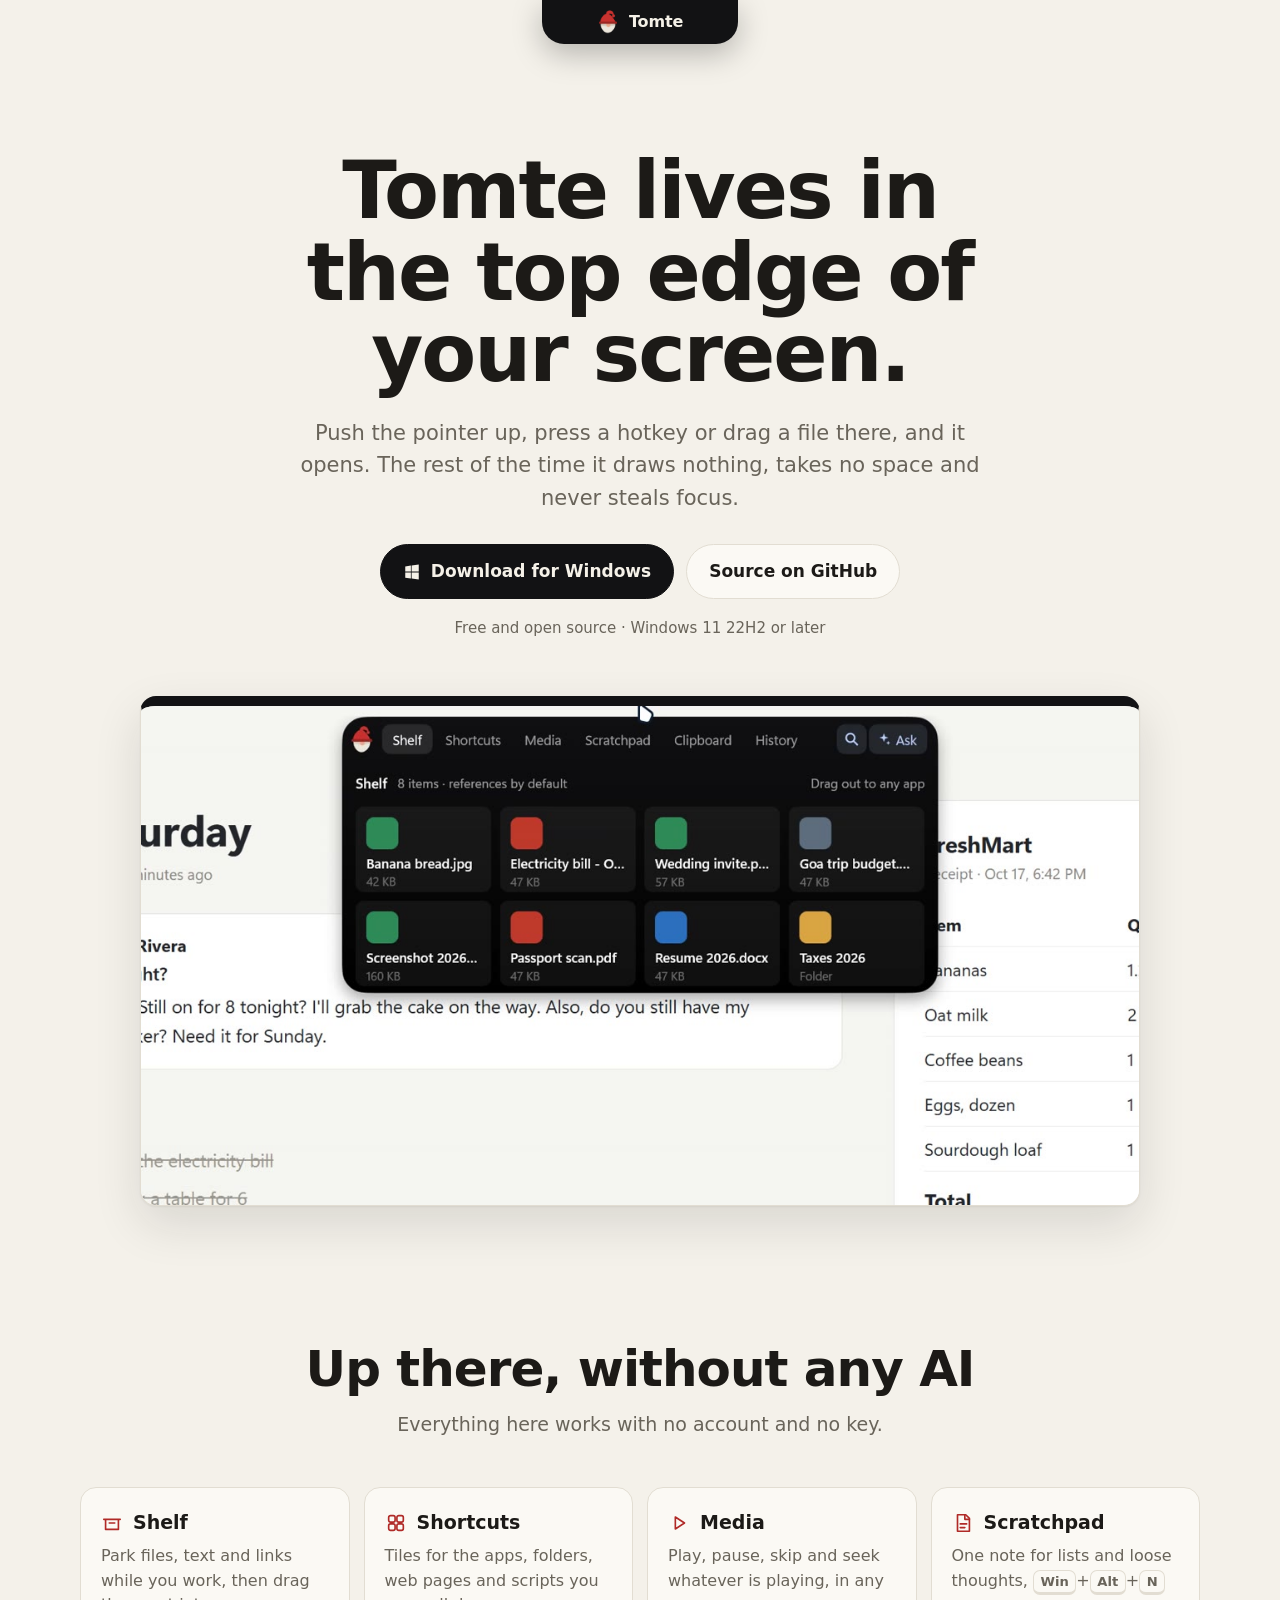
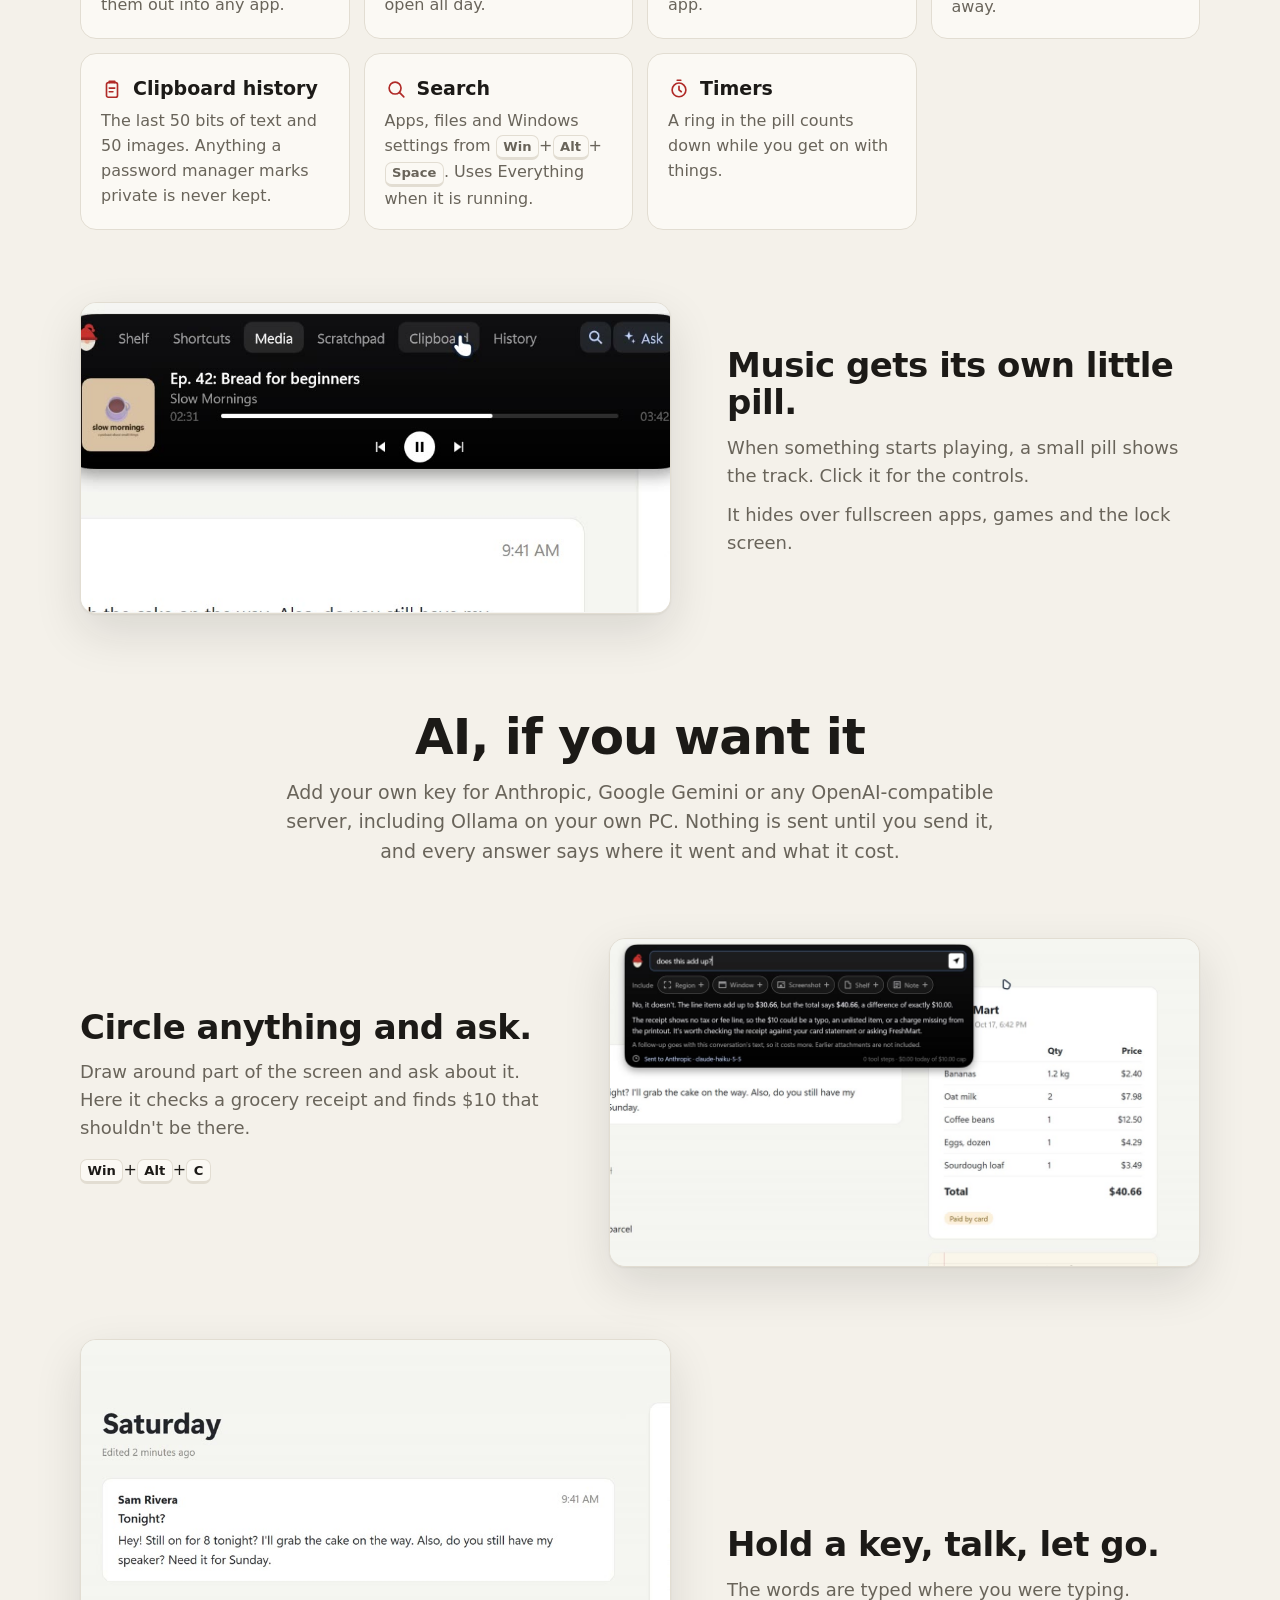
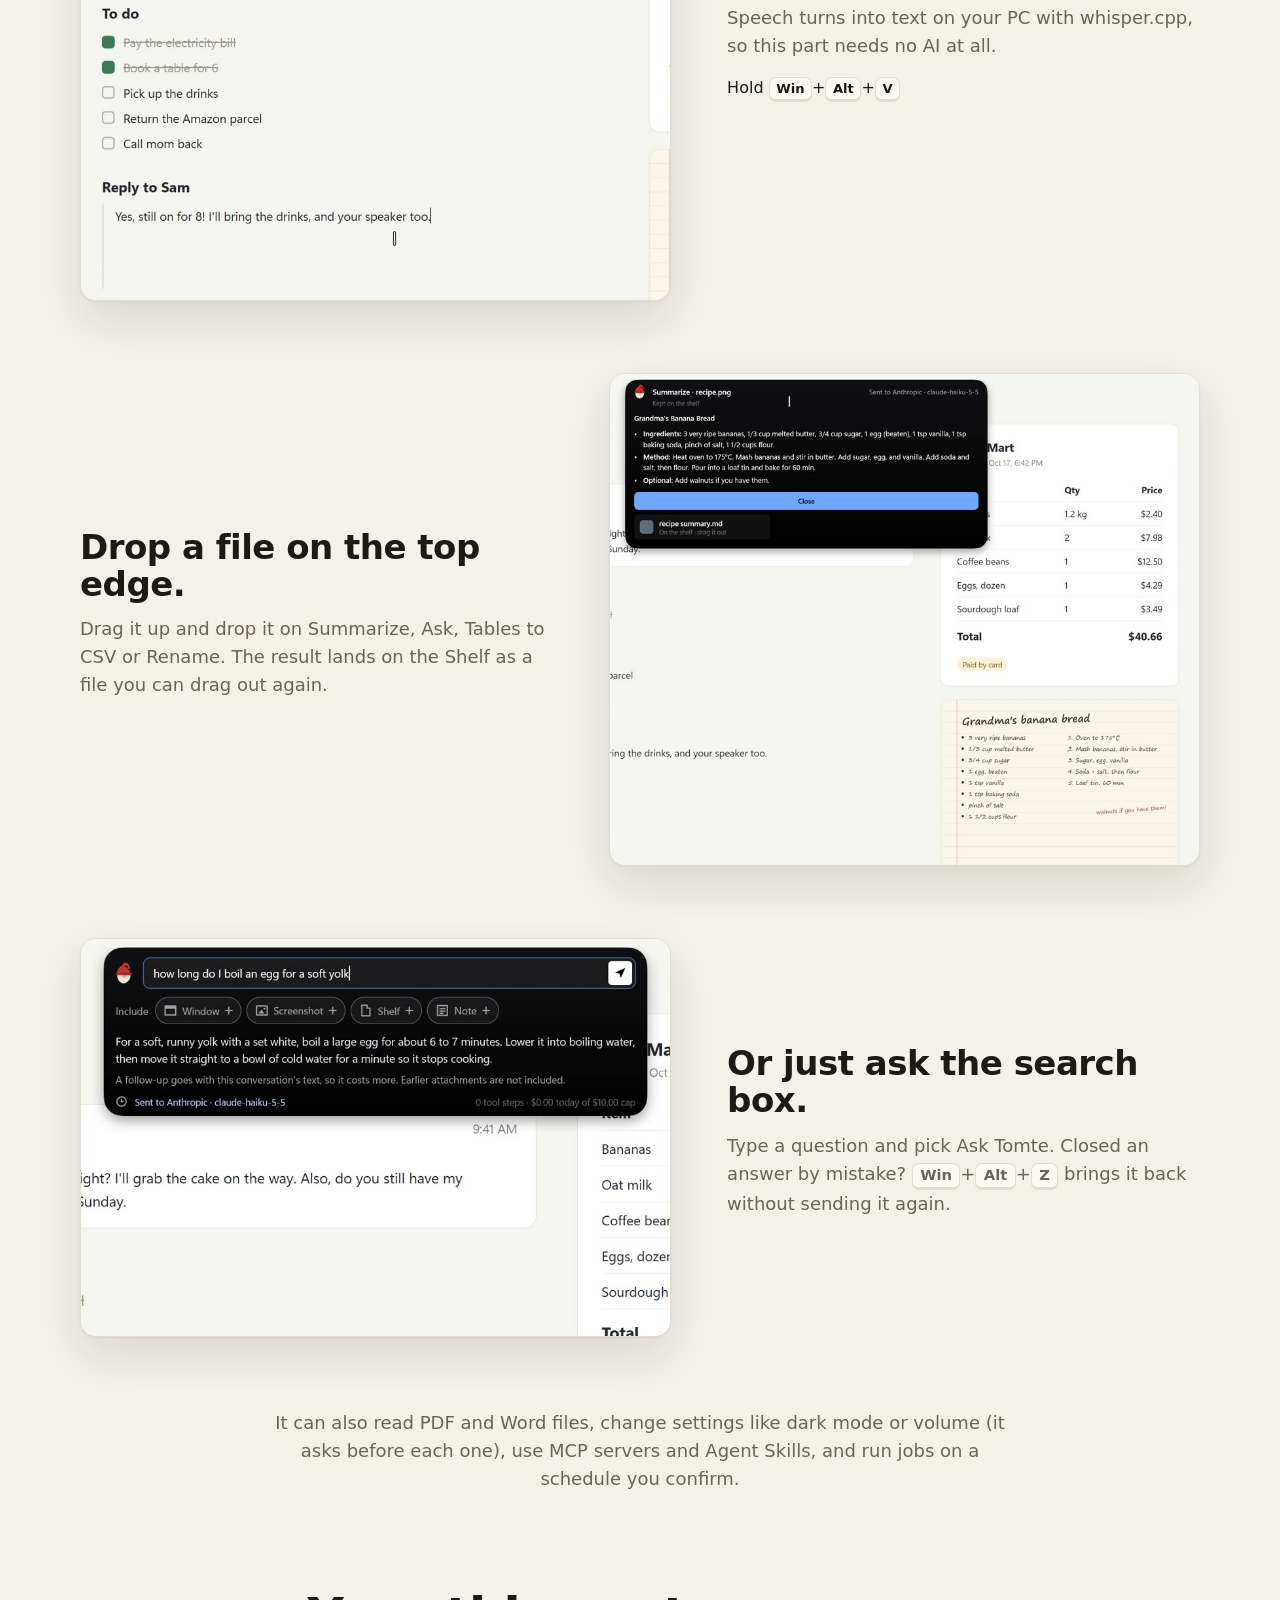
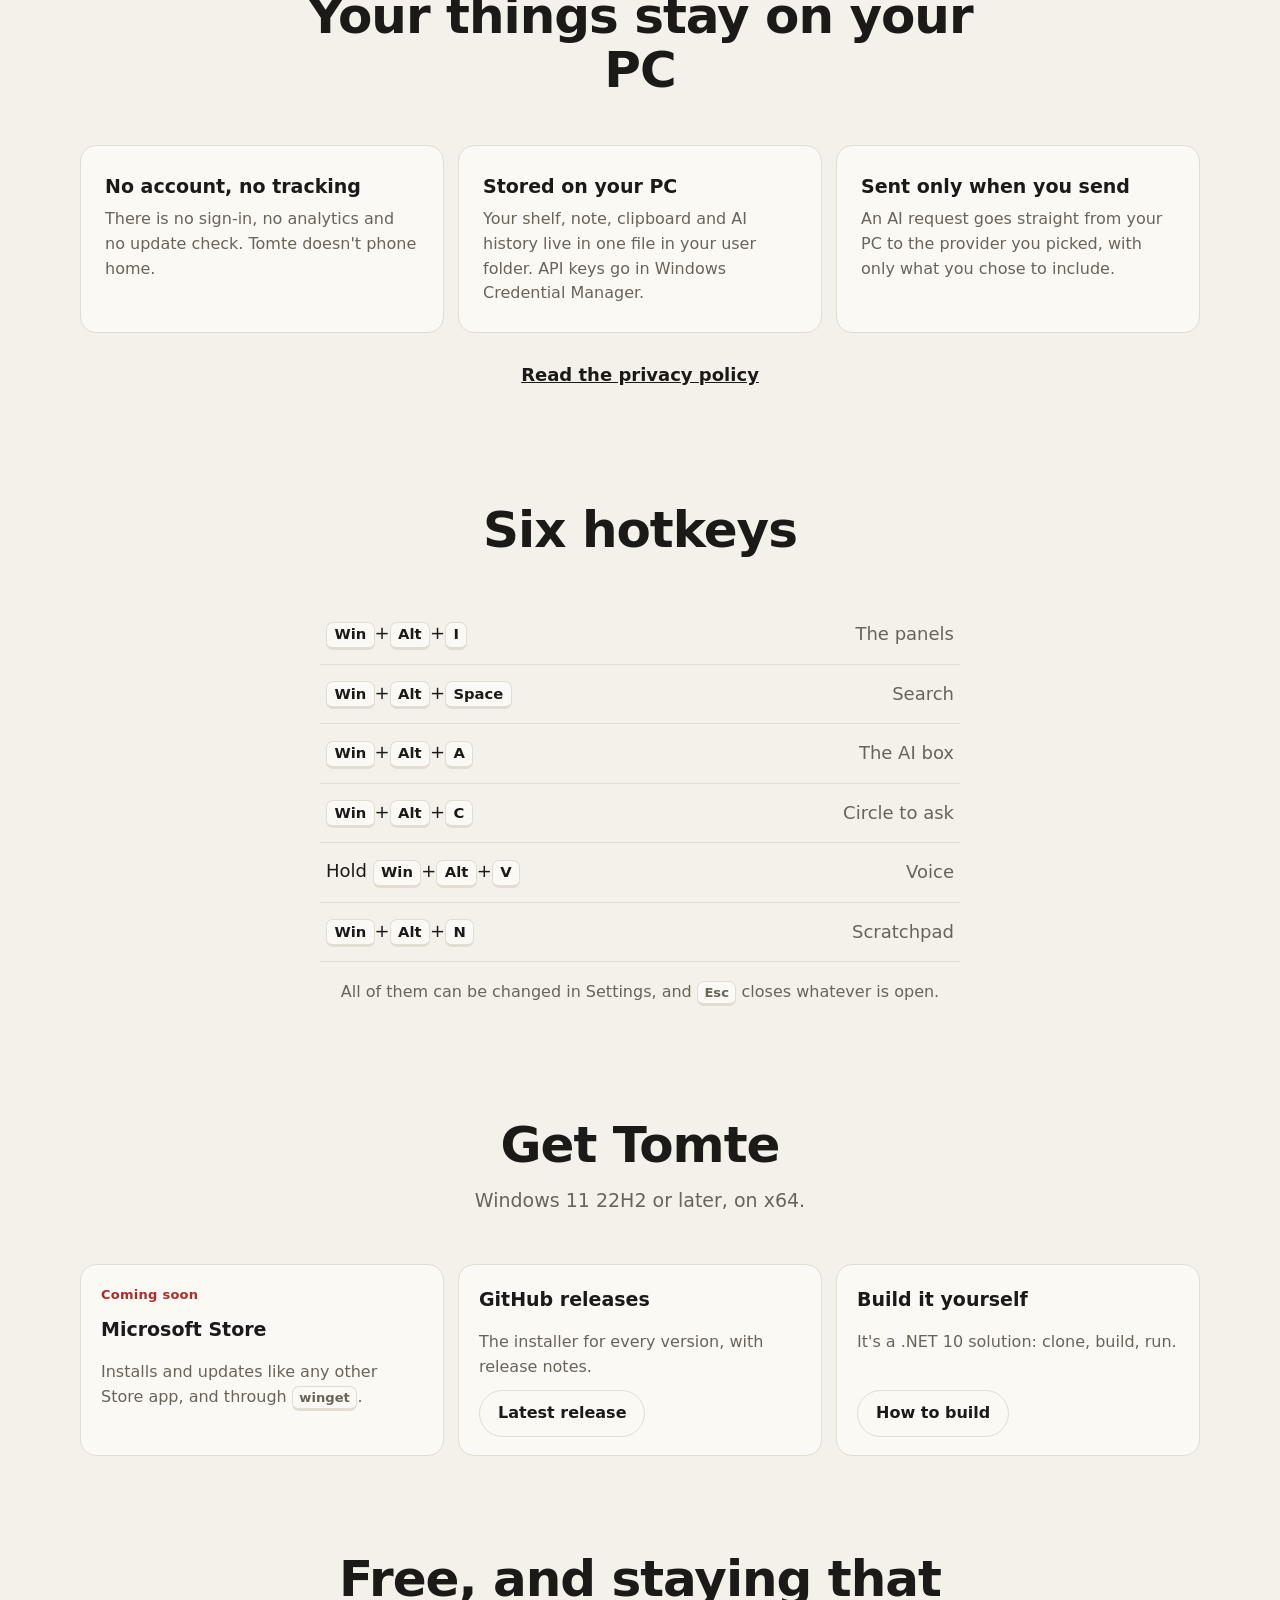
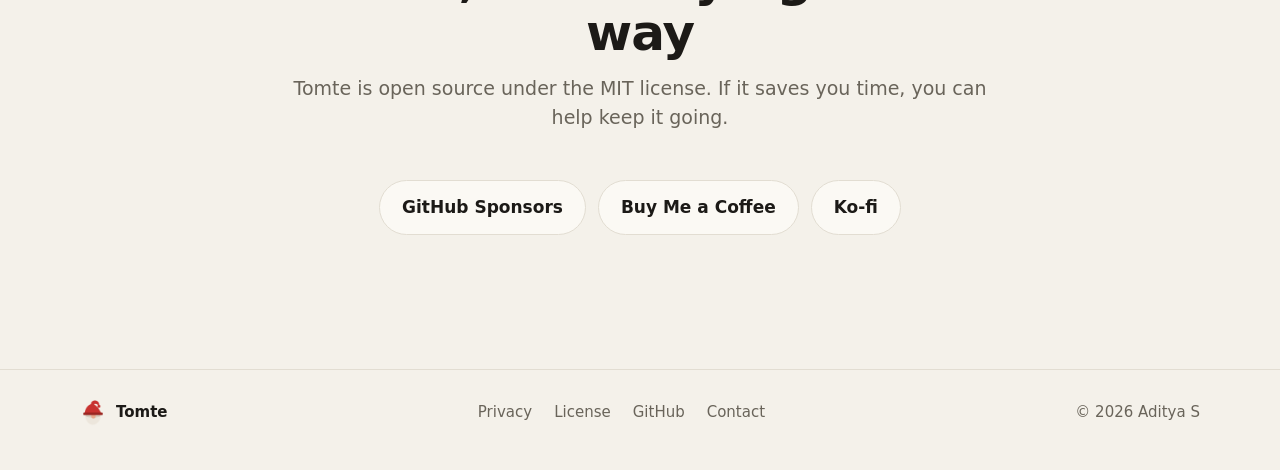
==== public/index.html @ b8d592f6 "build: serve the site from cloudflare workers at tomte.xditya.me - site files move into public/ - wr" ====
<!doctype html>
<html lang="en">
<head>
<meta charset="utf-8">
<meta name="viewport" content="width=device-width, initial-scale=1">
<title>Tomte · lives in the top edge of Windows</title>
<meta name="description" content="Tomte is a free, open-source Windows 11 app that lives in the top edge of your screen: a shelf, shortcuts, media, a scratchpad, clipboard history and search, with optional AI on your own key.">
<meta property="og:title" content="Tomte">
<meta property="og:description" content="A free Windows 11 app that lives in the top edge of your screen.">
<meta property="og:url" content="https://tomte.xditya.me/">
<meta property="og:image" content="https://tomte.xditya.me/assets/og.jpg">
<meta name="theme-color" content="#121214">
<link rel="icon" href="favicon.ico">
<link rel="stylesheet" href="styles.css">
</head>
<body>

<header class="island" id="island">
  <button class="island-pill" aria-expanded="false" aria-controls="island-links">
    <img src="assets/tomte.png" alt="" width="24" height="24">Tomte
  </button>
  <nav class="island-links" id="island-links" aria-label="Site">
    <a href="#features">Features</a>
    <a href="#ai">AI</a>
    <a href="#privacy">Privacy</a>
    <a href="#download">Download</a>
    <a href="https://github.com/xditya/tomte-windows">GitHub</a>
  </nav>
</header>

<main>
  <div class="hero wrap">
    <h1>Tomte lives in the top edge of your screen.</h1>
    <p class="lede">Push the pointer up, press a hotkey or drag a file there, and it opens. The rest of the time it draws nothing, takes no space and never steals focus.</p>
    <div class="cta">
      <a class="btn primary" href="#download">
        <svg viewBox="0 0 24 24" fill="currentColor" aria-hidden="true"><path d="M3 4.5 10.5 3.4v7.9H3V4.5Zm8.5-1.3L21 2v9.3h-9.5V3.2ZM3 12.7h7.5v7.9L3 19.5v-6.8Zm8.5 0H21V22l-9.5-1.3v-8Z"/></svg>
        Download for Windows
      </a>
      <a class="btn" href="https://github.com/xditya/tomte-windows">Source on GitHub</a>
    </div>
    <p class="fine">Free and open source · Windows 11 22H2 or later</p>
    <figure class="screen">
      <video src="assets/hero.mp4" poster="assets/hero.jpg" autoplay muted loop playsinline preload="metadata"
        aria-label="The pointer pushes against the top edge, a pill grows out of it, and the panels open: Shelf, Shortcuts, Media, Scratchpad and Clipboard."></video>
    </figure>
  </div>

  <section id="features">
    <div class="wrap">
      <div class="section-head">
        <h2>Up there, without any AI</h2>
        <p>Everything here works with no account and no key.</p>
      </div>
      <div class="grid">
        <div class="item">
          <h3><svg viewBox="0 0 24 24" fill="none" stroke="currentColor" stroke-width="1.8" stroke-linecap="round" stroke-linejoin="round" aria-hidden="true"><path d="M3 8h18M5 8v11h14V8M9 12h6"/></svg>Shelf</h3>
          <p>Park files, text and links while you work, then drag them out into any app.</p>
        </div>
        <div class="item">
          <h3><svg viewBox="0 0 24 24" fill="none" stroke="currentColor" stroke-width="1.8" stroke-linejoin="round" aria-hidden="true"><rect x="4" y="4" width="7" height="7" rx="2"/><rect x="13" y="4" width="7" height="7" rx="2"/><rect x="4" y="13" width="7" height="7" rx="2"/><rect x="13" y="13" width="7" height="7" rx="2"/></svg>Shortcuts</h3>
          <p>Tiles for the apps, folders, web pages and scripts you open all day.</p>
        </div>
        <div class="item">
          <h3><svg viewBox="0 0 24 24" fill="none" stroke="currentColor" stroke-width="1.8" stroke-linejoin="round" aria-hidden="true"><path d="M8 5.5v13l10-6.5-10-6.5Z"/></svg>Media</h3>
          <p>Play, pause, skip and seek whatever is playing, in any app.</p>
        </div>
        <div class="item">
          <h3><svg viewBox="0 0 24 24" fill="none" stroke="currentColor" stroke-width="1.8" stroke-linecap="round" stroke-linejoin="round" aria-hidden="true"><path d="M6 3h9l4 4v14H6V3Z"/><path d="M14 3v5h5M9 13h7M9 17h5"/></svg>Scratchpad</h3>
          <p>One note for lists and loose thoughts, <kbd>Win</kbd>+<kbd>Alt</kbd>+<kbd>N</kbd> away.</p>
        </div>
        <div class="item">
          <h3><svg viewBox="0 0 24 24" fill="none" stroke="currentColor" stroke-width="1.8" stroke-linecap="round" stroke-linejoin="round" aria-hidden="true"><rect x="6" y="5" width="12" height="16" rx="2"/><path d="M9 5V3.5h6V5M9 11h6M9 15h4"/></svg>Clipboard history</h3>
          <p>The last 50 bits of text and 50 images. Anything a password manager marks private is never kept.</p>
        </div>
        <div class="item">
          <h3><svg viewBox="0 0 24 24" fill="none" stroke="currentColor" stroke-width="1.8" stroke-linecap="round" aria-hidden="true"><circle cx="11" cy="11" r="6.5"/><path d="m16 16 4.5 4.5"/></svg>Search</h3>
          <p>Apps, files and Windows settings from <kbd>Win</kbd>+<kbd>Alt</kbd>+<kbd>Space</kbd>. Uses Everything when it is running.</p>
        </div>
        <div class="item">
          <h3><svg viewBox="0 0 24 24" fill="none" stroke="currentColor" stroke-width="1.8" stroke-linecap="round" aria-hidden="true"><circle cx="12" cy="13" r="7.5"/><path d="M12 9v4l2.5 2M10 2.5h4"/></svg>Timers</h3>
          <p>A ring in the pill counts down while you get on with things.</p>
        </div>
      </div>

      <div class="row flip">
        <div class="row-text">
          <h3>Music gets its own little pill.</h3>
          <p>When something starts playing, a small pill shows the track. Click it for the controls.</p>
          <p>It hides over fullscreen apps, games and the lock screen.</p>
        </div>
        <figure class="screen">
          <video src="assets/pill.mp4" poster="assets/pill.jpg" autoplay muted loop playsinline preload="metadata"
            aria-label="A podcast starts and a pill with its title appears at the top edge; a click opens the Media panel."></video>
        </figure>
      </div>
    </div>
  </section>

  <section id="ai">
    <div class="wrap">
      <div class="section-head">
        <h2>AI, if you want it</h2>
        <p>Add your own key for Anthropic, Google Gemini or any OpenAI-compatible server, including Ollama on your own PC. Nothing is sent until you send it, and every answer says where it went and what it cost.</p>
      </div>

      <div class="row">
        <div class="row-text">
          <h3>Circle anything and ask.</h3>
          <p>Draw around part of the screen and ask about it. Here it checks a grocery receipt and finds $10 that shouldn't be there.</p>
          <p class="keys"><kbd>Win</kbd>+<kbd>Alt</kbd>+<kbd>C</kbd></p>
        </div>
        <figure class="screen">
          <video src="assets/circle.mp4" poster="assets/circle.jpg" autoplay muted loop playsinline preload="metadata"
            aria-label="A loop is drawn around a grocery receipt and the question 'does this add up?' is answered: the items add up to $30.66 but the total says $40.66."></video>
        </figure>
      </div>

      <div class="row flip">
        <div class="row-text">
          <h3>Hold a key, talk, let go.</h3>
          <p>The words are typed where you were typing. Speech turns into text on your PC with whisper.cpp, so this part needs no AI at all.</p>
          <p class="keys">Hold <kbd>Win</kbd>+<kbd>Alt</kbd>+<kbd>V</kbd></p>
        </div>
        <figure class="screen">
          <video src="assets/voice.mp4" poster="assets/voice.jpg" autoplay muted loop playsinline preload="metadata"
            aria-label="A small pill listens while keys are held, a card shows the words, and they are typed into a reply box."></video>
        </figure>
      </div>

      <div class="row">
        <div class="row-text">
          <h3>Drop a file on the top edge.</h3>
          <p>Drag it up and drop it on Summarize, Ask, Tables to CSV or Rename. The result lands on the Shelf as a file you can drag out again.</p>
        </div>
        <figure class="screen">
          <video src="assets/drop.mp4" poster="assets/drop.jpg" autoplay muted loop playsinline preload="metadata"
            aria-label="A recipe card is dragged to the top edge and dropped on Summarize; the summary appears and a file is added to the Shelf."></video>
        </figure>
      </div>

      <div class="row flip">
        <div class="row-text">
          <h3>Or just ask the search box.</h3>
          <p>Type a question and pick Ask Tomte. Closed an answer by mistake? <kbd>Win</kbd>+<kbd>Alt</kbd>+<kbd>Z</kbd> brings it back without sending it again.</p>
        </div>
        <figure class="screen">
          <video src="assets/search.mp4" poster="assets/search.jpg" autoplay muted loop playsinline preload="metadata"
            aria-label="'how long do I boil an egg for a soft yolk' is typed in the search box and answered: about 6 to 7 minutes."></video>
        </figure>
      </div>

      <p class="also">It can also read PDF and Word files, change settings like dark mode or volume (it asks before each one), use MCP servers and Agent Skills, and run jobs on a schedule you confirm.</p>
    </div>
  </section>

  <section id="privacy">
    <div class="wrap">
      <div class="section-head">
        <h2>Your things stay on your PC</h2>
      </div>
      <div class="trust">
        <div class="item">
          <h3>No account, no tracking</h3>
          <p>There is no sign-in, no analytics and no update check. Tomte doesn't phone home.</p>
        </div>
        <div class="item">
          <h3>Stored on your PC</h3>
          <p>Your shelf, note, clipboard and AI history live in one file in your user folder. API keys go in Windows Credential Manager.</p>
        </div>
        <div class="item">
          <h3>Sent only when you send</h3>
          <p>An AI request goes straight from your PC to the provider you picked, with only what you chose to include.</p>
        </div>
      </div>
      <p class="center-link"><a href="privacy.html">Read the privacy policy</a></p>
    </div>
  </section>

  <section id="keys">
    <div class="wrap">
      <div class="section-head">
        <h2>Six hotkeys</h2>
      </div>
      <table class="keys-table">
        <tr><td><kbd>Win</kbd>+<kbd>Alt</kbd>+<kbd>I</kbd></td><td>The panels</td></tr>
        <tr><td><kbd>Win</kbd>+<kbd>Alt</kbd>+<kbd>Space</kbd></td><td>Search</td></tr>
        <tr><td><kbd>Win</kbd>+<kbd>Alt</kbd>+<kbd>A</kbd></td><td>The AI box</td></tr>
        <tr><td><kbd>Win</kbd>+<kbd>Alt</kbd>+<kbd>C</kbd></td><td>Circle to ask</td></tr>
        <tr><td>Hold <kbd>Win</kbd>+<kbd>Alt</kbd>+<kbd>V</kbd></td><td>Voice</td></tr>
        <tr><td><kbd>Win</kbd>+<kbd>Alt</kbd>+<kbd>N</kbd></td><td>Scratchpad</td></tr>
      </table>
      <p class="keys-note">All of them can be changed in Settings, and <kbd>Esc</kbd> closes whatever is open.</p>
    </div>
  </section>

  <section id="download">
    <div class="wrap">
      <div class="section-head">
        <h2>Get Tomte</h2>
        <p>Windows 11 22H2 or later, on x64.</p>
      </div>
      <div class="get">
        <div class="item">
          <span class="soon">Coming soon</span>
          <h3>Microsoft Store</h3>
          <p>Installs and updates like any other Store app, and through <kbd>winget</kbd>.</p>
        </div>
        <div class="item">
          <h3>GitHub releases</h3>
          <p>The installer for every version, with release notes.</p>
          <a class="btn" href="https://github.com/xditya/tomte-windows/releases/latest">Latest release</a>
        </div>
        <div class="item">
          <h3>Build it yourself</h3>
          <p>It's a .NET 10 solution: clone, build, run.</p>
          <a class="btn" href="https://github.com/xditya/tomte-windows#build-from-source">How to build</a>
        </div>
      </div>
    </div>
  </section>

  <section class="support">
    <div class="wrap">
      <div class="section-head">
        <h2>Free, and staying that way</h2>
        <p>Tomte is open source under the MIT license. If it saves you time, you can help keep it going.</p>
      </div>
      <div class="cta">
        <a class="btn" href="https://github.com/sponsors/xditya">GitHub Sponsors</a>
        <a class="btn" href="https://buymeacoffee.com/xditya">Buy Me a Coffee</a>
        <a class="btn" href="https://ko-fi.com/xditya">Ko-fi</a>
      </div>
    </div>
  </section>
</main>

<footer>
  <div class="wrap">
    <a class="mark" href="#"><img src="assets/tomte.png" alt="" width="26" height="26">Tomte</a>
    <nav aria-label="Footer">
      <a href="privacy.html">Privacy</a>
      <a href="https://github.com/xditya/tomte-windows/blob/main/LICENSE">License</a>
      <a href="https://github.com/xditya/tomte-windows">GitHub</a>
      <a href="https://github.com/xditya/tomte-windows/issues">Contact</a>
    </nav>
    <span>© 2026 Aditya S</span>
  </div>
</footer>

<script src="site.js"></script>
</body>
</html>
---- public/styles.css ----
:root {
  --paper: #f4f1ea;
  --card: #fbf9f4;
  --ink: #1c1a17;
  --muted: #69645a;
  --line: #e2ddd2;
  --island: #121214;
  --island-ink: #f5f1e8;
  --island-muted: #a8a397;
  --red: #b02a27;
  --stage: #f6f5f2;
  --shadow: 0 1px 2px rgba(28, 26, 23, 0.06), 0 18px 48px rgba(28, 26, 23, 0.12);
  --spring: cubic-bezier(0.2, 0.9, 0.25, 1.15);
  color-scheme: light;
}
@media (prefers-color-scheme: dark) {
  :root:not([data-theme="light"]) {
    --paper: #121214;
    --card: #1a1a1d;
    --ink: #f1ede4;
    --muted: #a29d92;
    --line: #2b2b2f;
    --island: #000000;
    --shadow: 0 1px 2px rgba(0, 0, 0, 0.4), 0 18px 48px rgba(0, 0, 0, 0.45);
    color-scheme: dark;
  }
}

* { box-sizing: border-box; }
html { scroll-behavior: smooth; scroll-padding-top: 88px; }
body {
  margin: 0;
  background: var(--paper);
  color: var(--ink);
  font-family: "Segoe UI Variable Text", "Segoe UI", system-ui, -apple-system, "Helvetica Neue", Arial, sans-serif;
  font-size: 18px;
  line-height: 1.55;
  -webkit-font-smoothing: antialiased;
}
h1, h2, h3 { font-family: "Segoe UI Variable Display", "Segoe UI", system-ui, -apple-system, "Helvetica Neue", Arial, sans-serif; }
a { color: inherit; }
img, video { display: block; max-width: 100%; }
kbd {
  font: 600 0.82em/1 "Segoe UI Variable Text", "Segoe UI", system-ui, sans-serif;
  display: inline-block;
  padding: 0.28em 0.5em 0.32em;
  border-radius: 7px;
  border: 1px solid var(--line);
  border-bottom-width: 3px;
  background: var(--card);
  white-space: nowrap;
}
.wrap { width: min(1120px, 100% - 32px); margin-inline: auto; }

/* The menu is the product's own pill, hanging from the top edge of the window. */
.island {
  position: fixed;
  top: 0;
  left: 50%;
  z-index: 50;
  transform: translateX(-50%);
  width: 196px;
  background: var(--island);
  color: var(--island-ink);
  border-radius: 0 0 22px 22px;
  box-shadow: 0 10px 30px rgba(0, 0, 0, 0.25);
  overflow: hidden;
  transition: width 0.42s var(--spring), border-radius 0.42s var(--spring);
}
.island-pill {
  all: unset;
  box-sizing: border-box;
  width: 100%;
  height: 44px;
  display: flex;
  align-items: center;
  justify-content: center;
  gap: 9px;
  cursor: pointer;
  font: 650 16px/1 "Segoe UI Variable Display", "Segoe UI", system-ui, sans-serif;
  letter-spacing: -0.01em;
}
.island-pill img { width: 24px; height: 24px; }
.island-pill:focus-visible { outline: 2px solid var(--island-ink); outline-offset: -4px; border-radius: 0 0 20px 20px; }
.island-links {
  display: flex;
  flex-wrap: wrap;
  justify-content: center;
  gap: 4px;
  padding: 0 12px;
  max-height: 0;
  opacity: 0;
  transition: max-height 0.42s var(--spring), opacity 0.2s ease, padding 0.42s var(--spring);
}
.island-links a {
  color: var(--island-muted);
  text-decoration: none;
  font-size: 15px;
  padding: 7px 12px;
  border-radius: 999px;
}
.island-links a:hover, .island-links a:focus-visible { color: var(--island-ink); background: rgba(255, 255, 255, 0.1); outline: none; }
.island[data-open="true"] { width: min(560px, 100vw - 24px); border-radius: 0 0 26px 26px; }
.island[data-open="true"] .island-links { max-height: 120px; opacity: 1; padding: 0 12px 12px; }
@media (hover: hover) {
  .island:hover, .island:focus-within { width: min(560px, 100vw - 24px); border-radius: 0 0 26px 26px; }
  .island:hover .island-links, .island:focus-within .island-links { max-height: 120px; opacity: 1; padding: 0 12px 12px; }
}

/* Hero */
.hero { text-align: center; padding: 150px 0 40px; }
.hero h1 { font-size: clamp(42px, 6.4vw, 80px); line-height: 1.02; letter-spacing: -0.025em; margin: 0 auto 22px; max-width: 13ch; }
.lede { font-size: clamp(18px, 2vw, 21px); color: var(--muted); max-width: 34em; margin: 0 auto 30px; }
.cta { display: flex; flex-wrap: wrap; gap: 12px; justify-content: center; }
.btn {
  display: inline-flex;
  align-items: center;
  gap: 10px;
  padding: 13px 22px;
  border-radius: 999px;
  border: 1px solid var(--line);
  background: var(--card);
  color: var(--ink);
  text-decoration: none;
  font-weight: 600;
  font-size: 17px;
  transition: transform 0.25s var(--spring), box-shadow 0.25s ease;
}
.btn:hover { transform: translateY(-2px); box-shadow: var(--shadow); }
.btn.primary { background: var(--island); color: var(--island-ink); border-color: var(--island); }
.btn svg { width: 18px; height: 18px; }
.fine { color: var(--muted); font-size: 15px; margin: 18px 0 0; }

/* A screen: footage sits under a top edge, like the monitor it was filmed on. */
.screen {
  margin: 0;
  border-radius: 16px;
  overflow: hidden;
  background: var(--stage);
  border: 1px solid var(--line);
  box-shadow: var(--shadow);
}
.screen video, .screen img { width: 100%; height: auto; }
.hero .screen { margin: 56px auto 0; max-width: 1000px; border-top: 10px solid var(--island); }

/* Sections */
section { padding: 96px 0 0; }
.section-head { text-align: center; max-width: 40em; margin: 0 auto 48px; }
.section-head h2 { font-size: clamp(32px, 4.2vw, 50px); line-height: 1.08; letter-spacing: -0.02em; margin: 0 0 14px; }
.section-head p { color: var(--muted); margin: 0; font-size: 19px; }

.grid { display: grid; grid-template-columns: repeat(auto-fit, minmax(230px, 1fr)); gap: 14px; }
.item { background: var(--card); border: 1px solid var(--line); border-radius: 16px; padding: 20px 20px 18px; }
.item h3 { display: flex; align-items: center; gap: 10px; font-size: 19px; margin: 0 0 6px; }
.item h3 svg { width: 22px; height: 22px; flex: none; color: var(--red); }
.item p { margin: 0; color: var(--muted); font-size: 16px; }

.row { display: grid; grid-template-columns: 1fr 1.25fr; gap: 56px; align-items: center; margin-top: 72px; }
.row.flip { grid-template-columns: 1.25fr 1fr; }
.row.flip .row-text { order: 2; }
.row-text h3 { font-size: clamp(26px, 3vw, 34px); line-height: 1.1; letter-spacing: -0.015em; margin: 0 0 12px; }
.row-text p { margin: 0 0 12px; color: var(--muted); }
.row-text .keys { margin-top: 16px; color: var(--ink); font-size: 16px; }
.row .screen { max-width: 640px; justify-self: center; width: 100%; }
.also { text-align: center; color: var(--muted); max-width: 42em; margin: 72px auto 0; }

.trust { display: grid; grid-template-columns: repeat(3, 1fr); gap: 14px; }
.trust .item { padding: 26px 24px; }
.center-link { text-align: center; margin-top: 28px; }
.center-link a { font-weight: 600; }

.keys-table { max-width: 640px; margin: 0 auto; border-collapse: collapse; width: 100%; }
.keys-table td { padding: 14px 6px; border-bottom: 1px solid var(--line); }
.keys-table td:last-child { text-align: right; color: var(--muted); }
.keys-note { text-align: center; color: var(--muted); font-size: 16px; margin-top: 18px; }

.get { display: grid; grid-template-columns: repeat(3, 1fr); gap: 14px; }
.get .item { display: flex; flex-direction: column; gap: 10px; }
.get .item .btn { align-self: flex-start; margin-top: auto; font-size: 16px; padding: 10px 18px; }
.soon { font-size: 13px; font-weight: 600; letter-spacing: 0.02em; color: var(--red); }

.support { text-align: center; padding-bottom: 24px; }
.support .cta { margin-top: 8px; }

footer { margin-top: 110px; border-top: 1px solid var(--line); padding: 30px 0 44px; color: var(--muted); font-size: 15px; }
footer .wrap { display: flex; flex-wrap: wrap; gap: 14px 28px; align-items: center; justify-content: space-between; }
footer .mark { display: flex; align-items: center; gap: 10px; color: var(--ink); font-weight: 650; text-decoration: none; }
footer .mark img { width: 26px; height: 26px; }
footer nav { display: flex; gap: 22px; flex-wrap: wrap; }
footer nav a { text-decoration: none; }
footer nav a:hover { color: var(--ink); }

/* The privacy policy */
.doc { width: min(720px, 100% - 32px); margin: 0 auto; padding-top: 140px; }
.doc h1 { font-size: clamp(38px, 5vw, 56px); letter-spacing: -0.02em; line-height: 1.05; margin: 0 0 8px; text-align: center; }
.doc .date { text-align: center; color: var(--muted); margin: 0 0 40px; }
.doc h2 { font-size: 24px; margin: 44px 0 10px; letter-spacing: -0.01em; }
.doc p, .doc li { color: var(--ink); }
.doc ul { padding-left: 1.2em; }
.doc li { margin: 6px 0; }
.doc code { font-size: 0.9em; background: var(--card); border: 1px solid var(--line); padding: 1px 6px; border-radius: 6px; }
.short { background: var(--card); border: 1px solid var(--line); border-radius: 16px; padding: 22px 26px; }
.short ul { margin: 0; }

@media (max-width: 860px) {
  body { font-size: 17px; }
  .hero { padding-top: 124px; }
  .row, .row.flip { grid-template-columns: 1fr; gap: 24px; margin-top: 56px; }
  .row.flip .row-text { order: 0; }
  .row-text { text-align: center; }
  .trust, .get { grid-template-columns: 1fr; }
  footer .wrap { justify-content: center; text-align: center; }
}
@media (prefers-reduced-motion: reduce) {
  html { scroll-behavior: auto; }
  .island, .island-links, .btn { transition: none; }
}
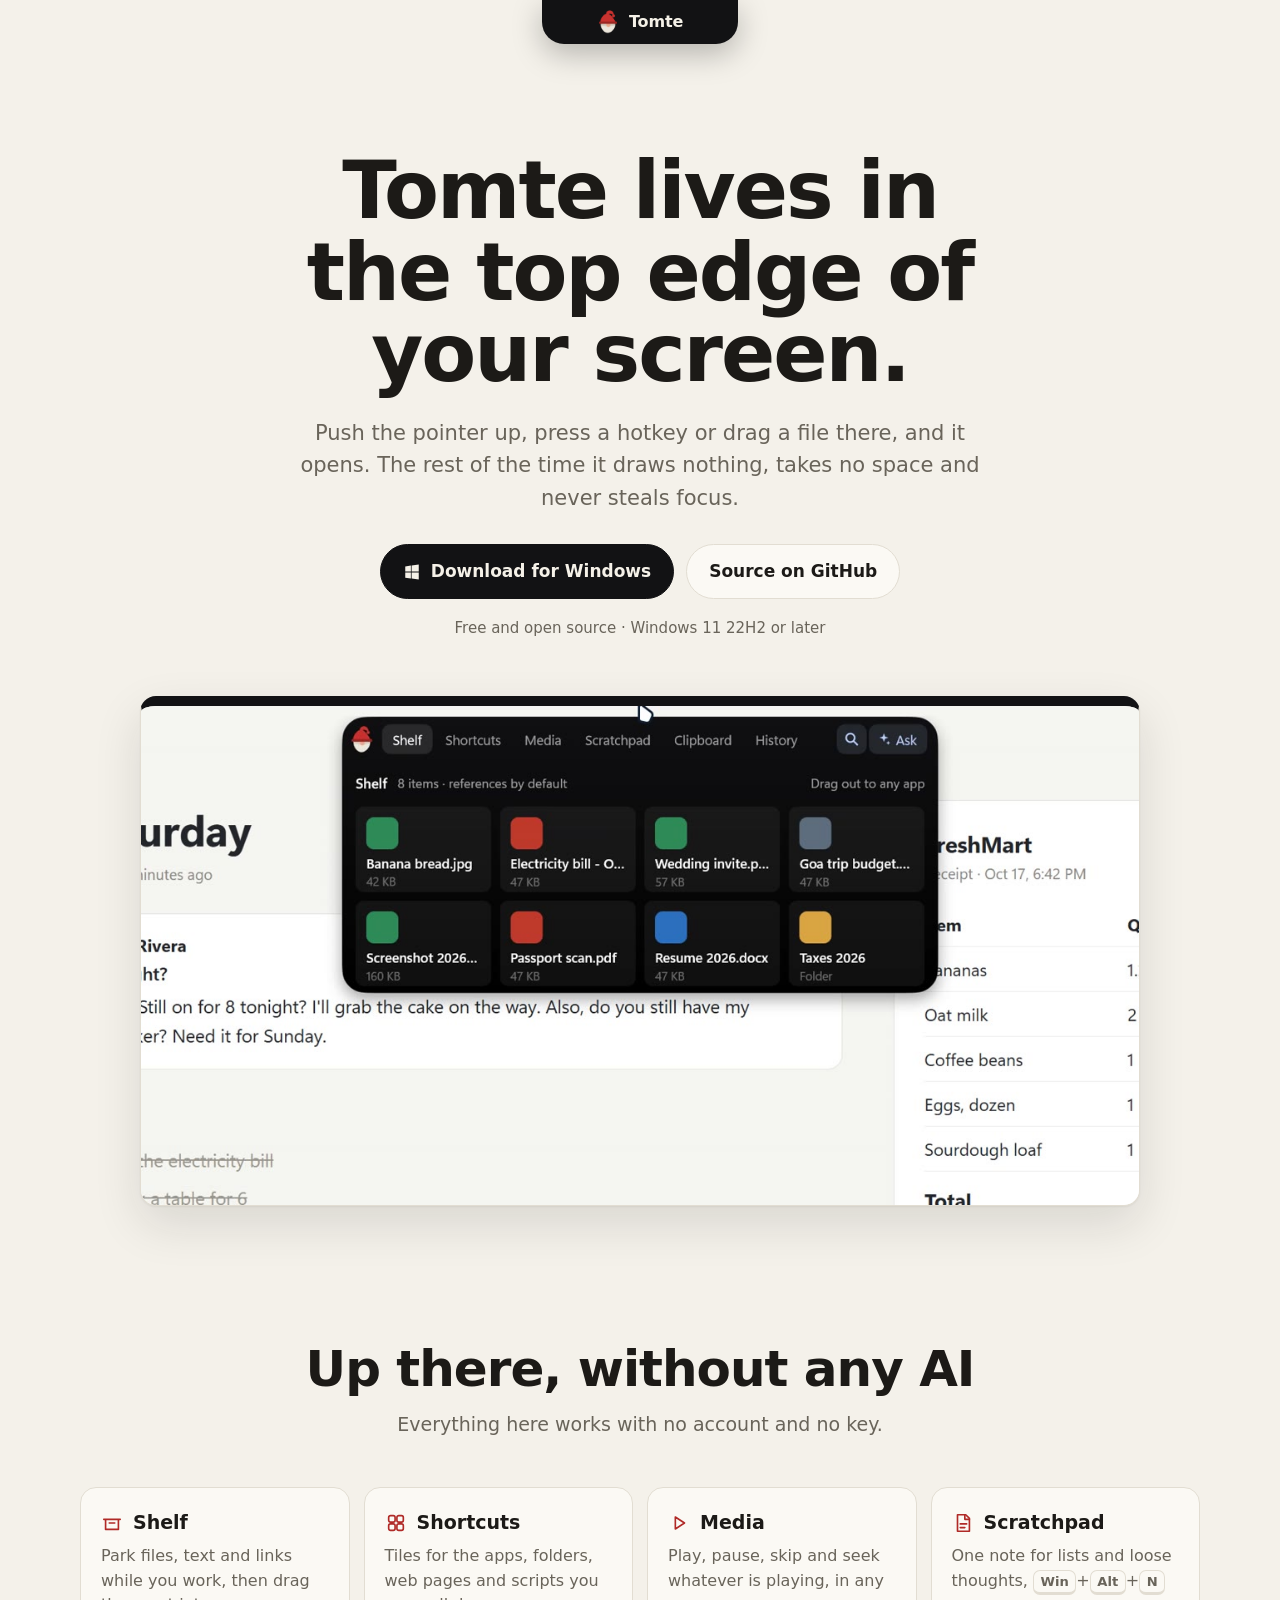
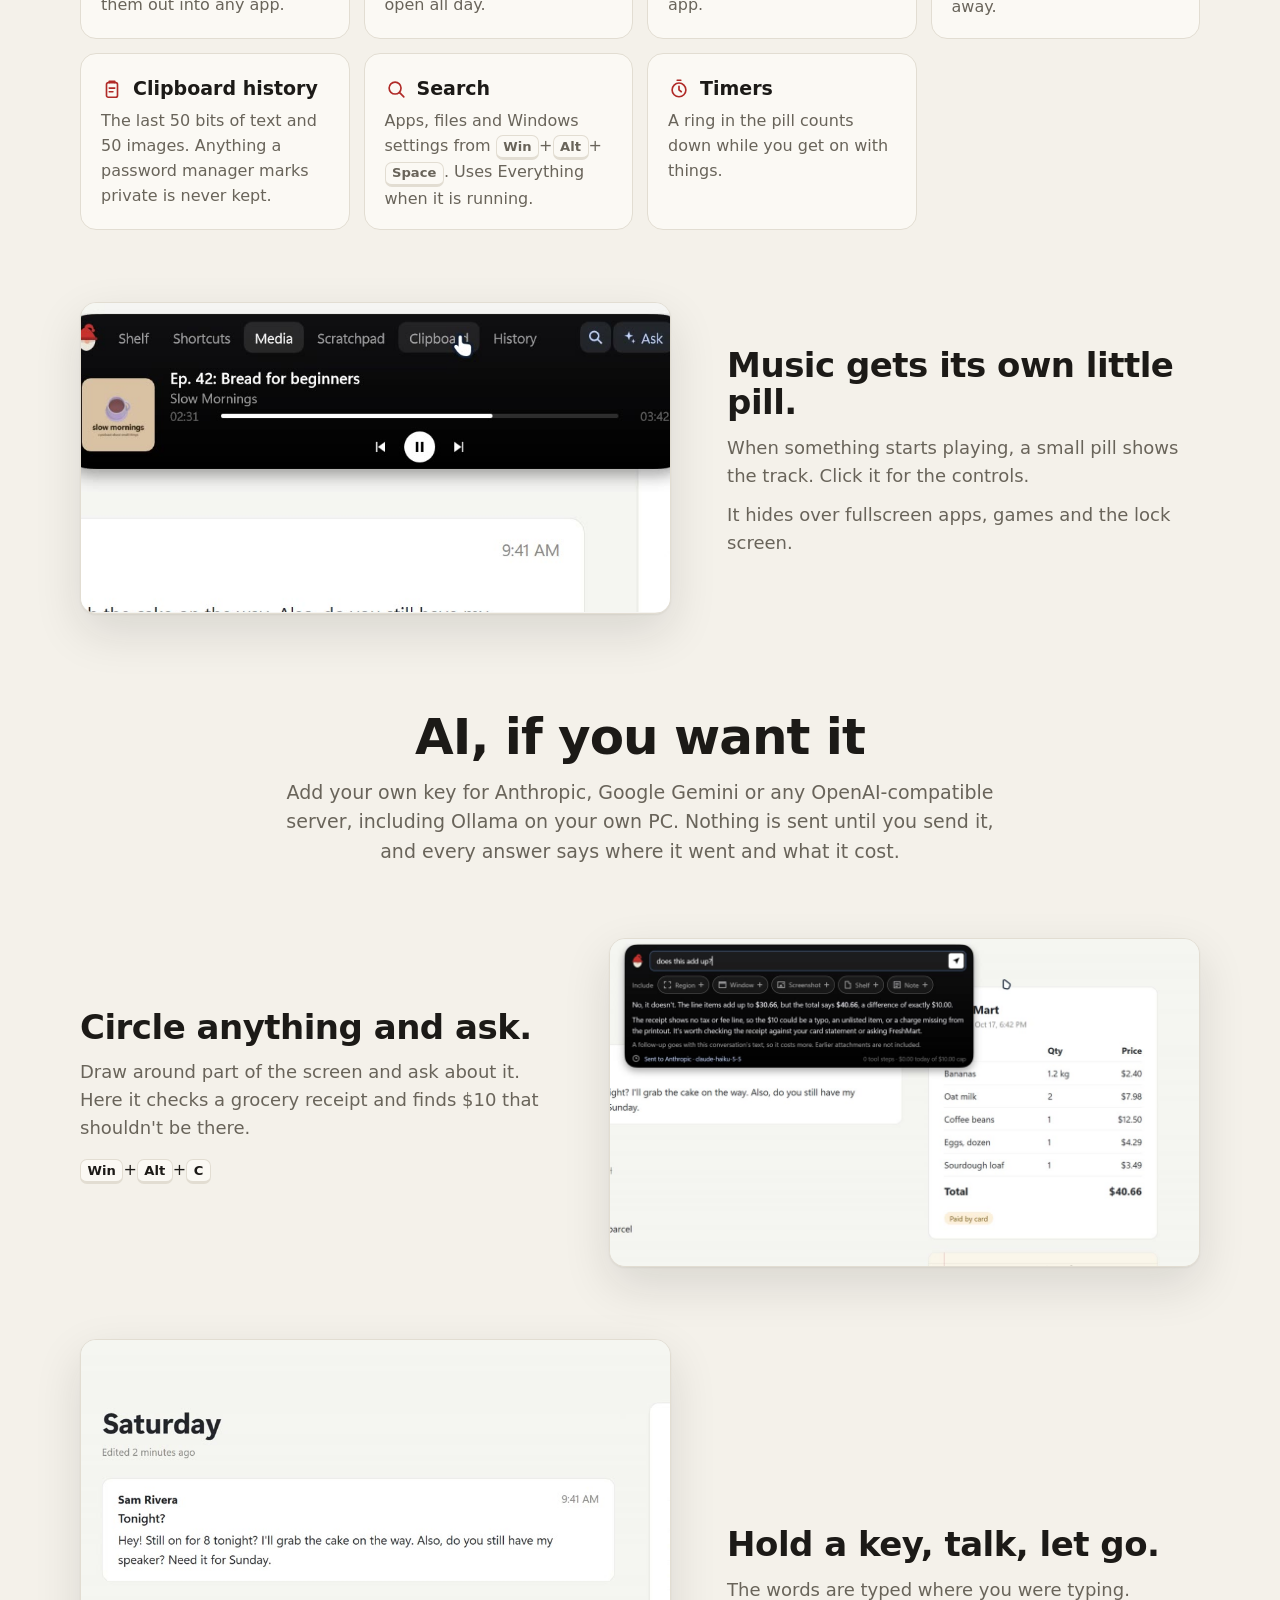
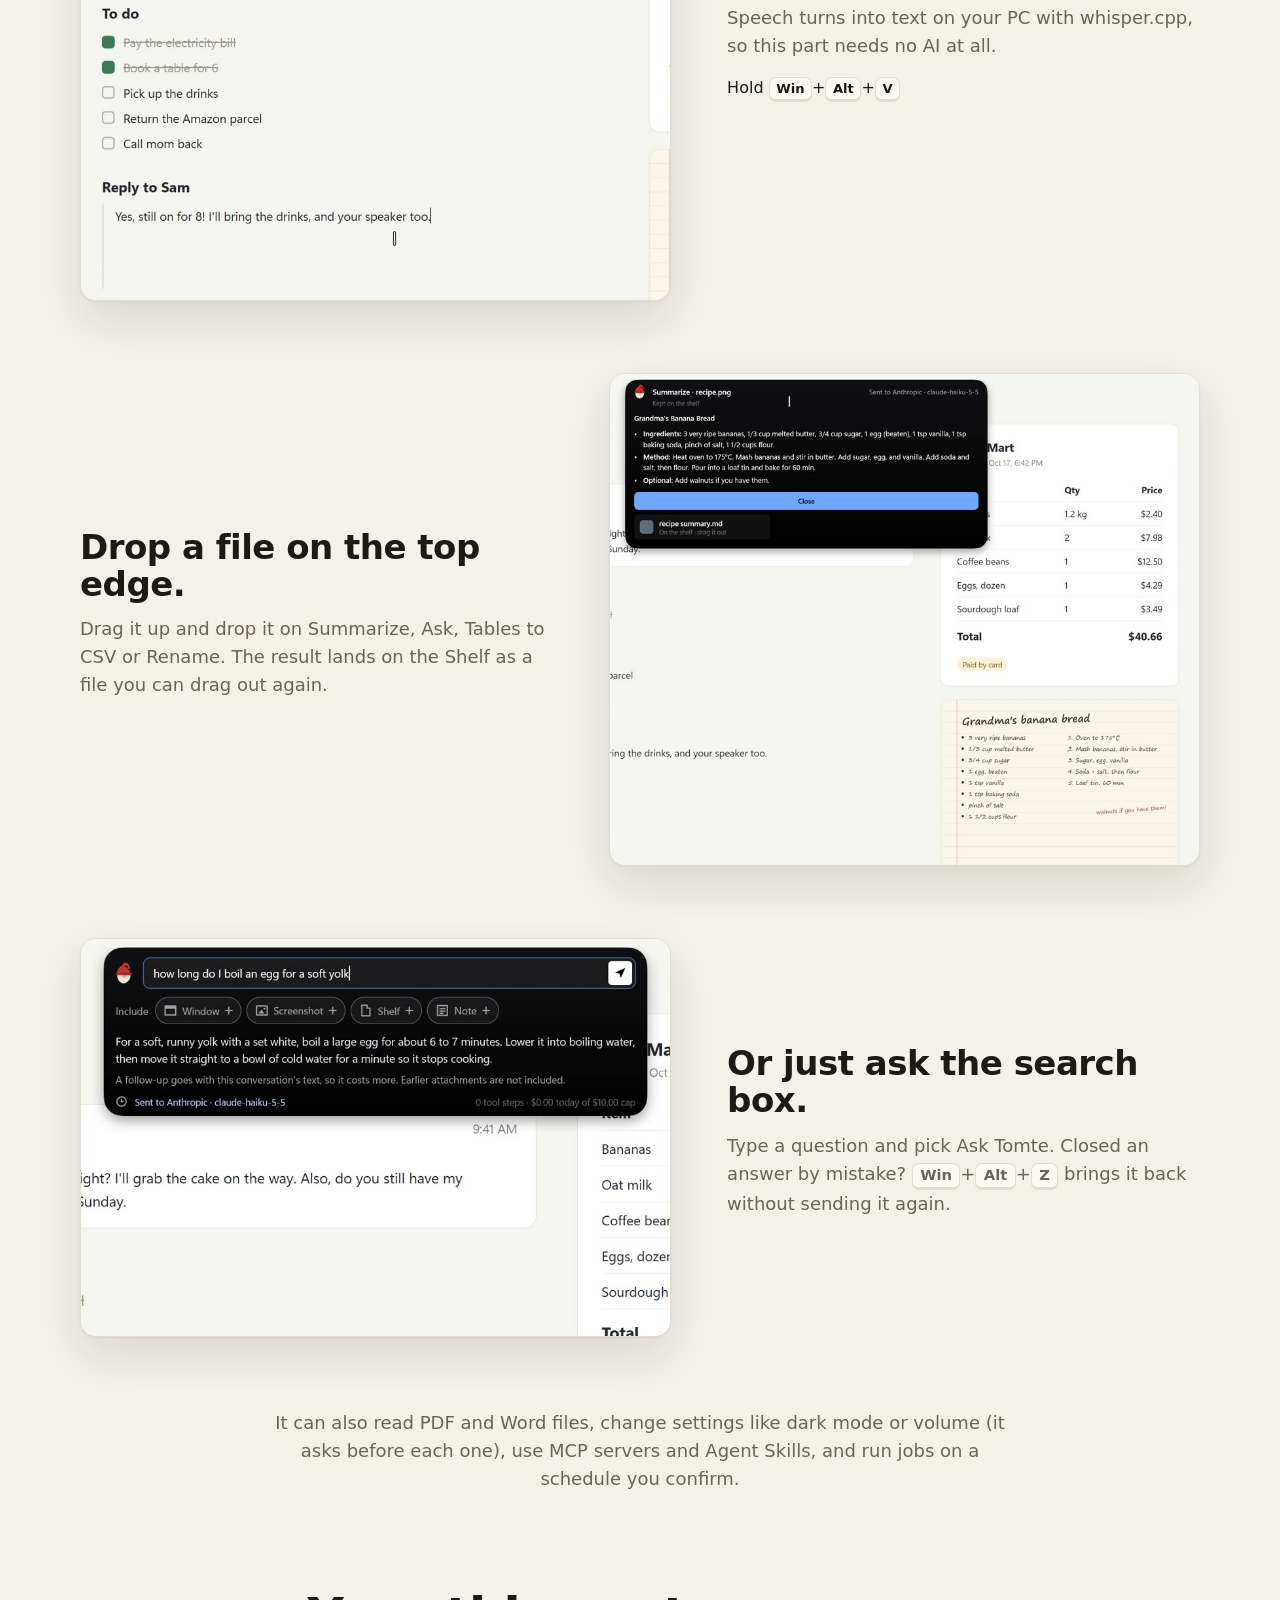
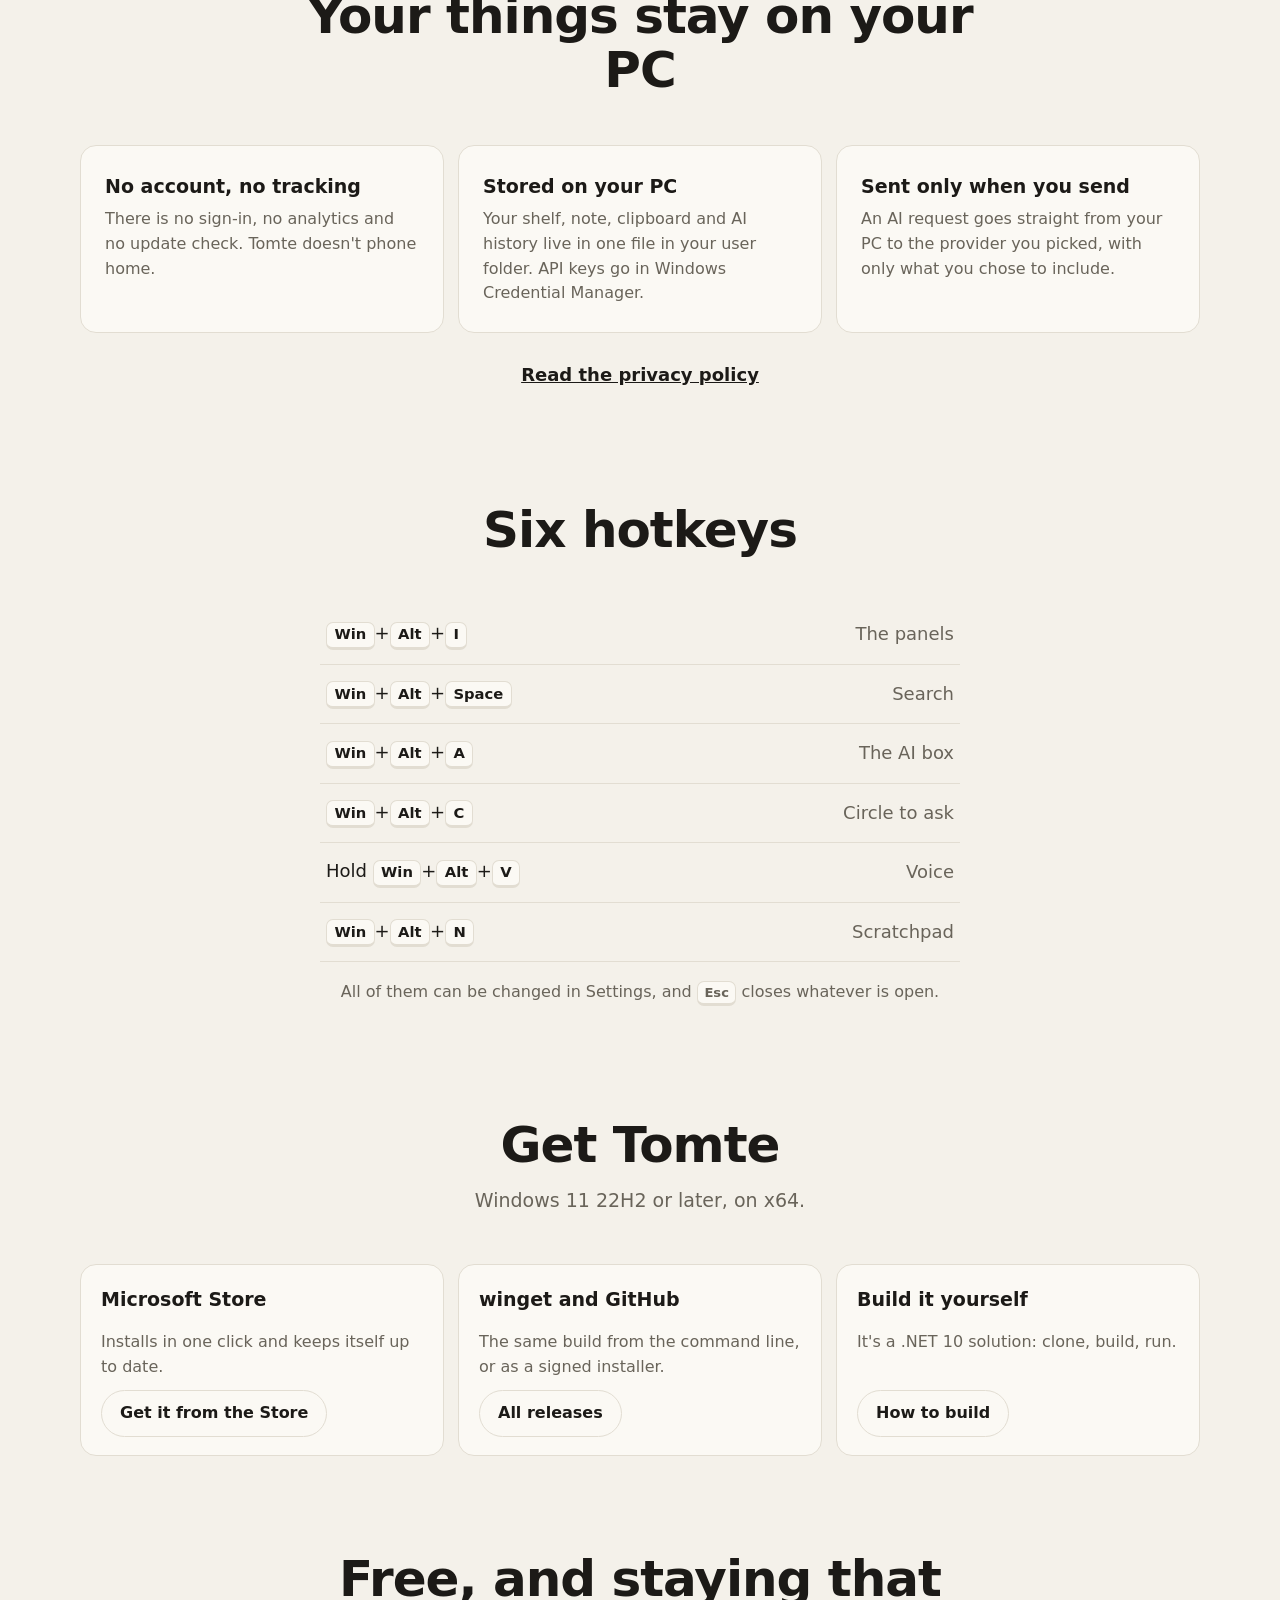
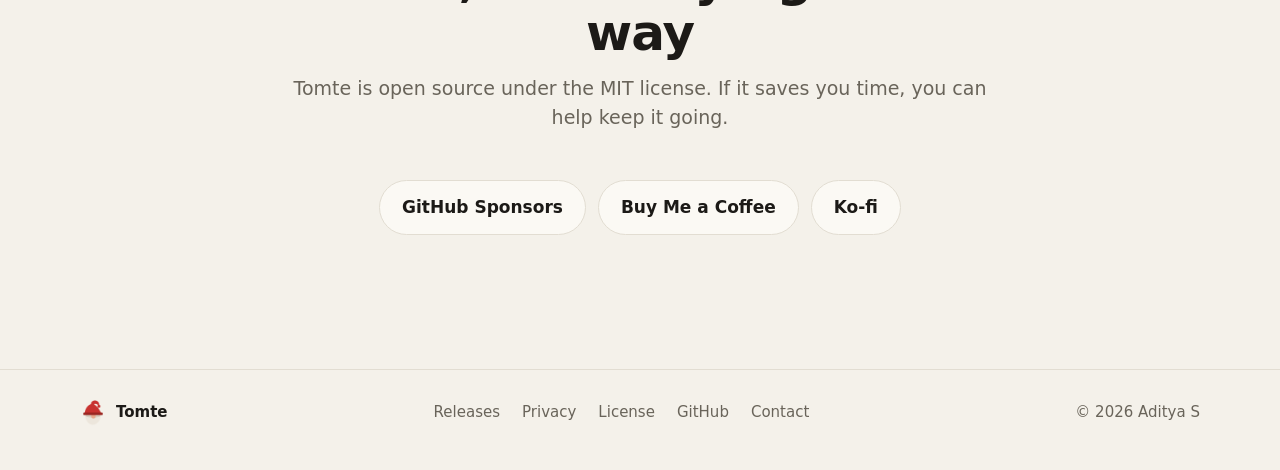
==== commit 08ed610e: "feat: add a releases page - store first, then winget and the github download, each with its version " ====
--- a/public/index.html
+++ b/public/index.html
@@ -23,7 +23,7 @@
     <a href="#features">Features</a>
     <a href="#ai">AI</a>
     <a href="#privacy">Privacy</a>
-    <a href="#download">Download</a>
+    <a href="releases.html">Releases</a>
     <a href="https://github.com/xditya/tomte-windows">GitHub</a>
   </nav>
 </header>
@@ -33,7 +33,7 @@
     <h1>Tomte lives in the top edge of your screen.</h1>
     <p class="lede">Push the pointer up, press a hotkey or drag a file there, and it opens. The rest of the time it draws nothing, takes no space and never steals focus.</p>
     <div class="cta">
-      <a class="btn primary" href="#download">
+      <a class="btn primary" href="releases.html">
         <svg viewBox="0 0 24 24" fill="currentColor" aria-hidden="true"><path d="M3 4.5 10.5 3.4v7.9H3V4.5Zm8.5-1.3L21 2v9.3h-9.5V3.2ZM3 12.7h7.5v7.9L3 19.5v-6.8Zm8.5 0H21V22l-9.5-1.3v-8Z"/></svg>
         Download for Windows
       </a>
@@ -202,14 +202,14 @@
       </div>
       <div class="get">
         <div class="item">
-          <span class="soon">Coming soon</span>
           <h3>Microsoft Store</h3>
-          <p>Installs and updates like any other Store app, and through <kbd>winget</kbd>.</p>
-        </div>
-        <div class="item">
-          <h3>GitHub releases</h3>
-          <p>The installer for every version, with release notes.</p>
-          <a class="btn" href="https://github.com/xditya/tomte-windows/releases/latest">Latest release</a>
+          <p>Installs in one click and keeps itself up to date.</p>
+          <a class="btn" href="https://apps.microsoft.com/detail/STORE-ID">Get it from the Store</a>
+        </div>
+        <div class="item">
+          <h3>winget and GitHub</h3>
+          <p>The same build from the command line, or as a signed installer.</p>
+          <a class="btn" href="releases.html">All releases</a>
         </div>
         <div class="item">
           <h3>Build it yourself</h3>
@@ -239,6 +239,7 @@
   <div class="wrap">
     <a class="mark" href="#"><img src="assets/tomte.png" alt="" width="26" height="26">Tomte</a>
     <nav aria-label="Footer">
+      <a href="releases.html">Releases</a>
       <a href="privacy.html">Privacy</a>
       <a href="https://github.com/xditya/tomte-windows/blob/main/LICENSE">License</a>
       <a href="https://github.com/xditya/tomte-windows">GitHub</a>
--- a/public/styles.css
+++ b/public/styles.css
@@ -21,6 +21,7 @@
     --muted: #a29d92;
     --line: #2b2b2f;
     --island: #000000;
+    --red: #e0605a;
     --shadow: 0 1px 2px rgba(0, 0, 0, 0.4), 0 18px 48px rgba(0, 0, 0, 0.45);
     color-scheme: dark;
   }
@@ -177,7 +178,6 @@
 .get { display: grid; grid-template-columns: repeat(3, 1fr); gap: 14px; }
 .get .item { display: flex; flex-direction: column; gap: 10px; }
 .get .item .btn { align-self: flex-start; margin-top: auto; font-size: 16px; padding: 10px 18px; }
-.soon { font-size: 13px; font-weight: 600; letter-spacing: 0.02em; color: var(--red); }
 
 .support { text-align: center; padding-bottom: 24px; }
 .support .cta { margin-top: 8px; }
@@ -202,8 +202,69 @@
 .short { background: var(--card); border: 1px solid var(--line); border-radius: 16px; padding: 22px 26px; }
 .short ul { margin: 0; }
 
+/* Releases */
+.mono { font-family: "Cascadia Mono", Consolas, ui-monospace, monospace; font-size: 0.86em; }
+.rel { padding-top: 140px; }
+.rel-head { text-align: center; max-width: 40em; margin: 0 auto 44px; }
+.eyebrow { color: var(--red); font-weight: 600; font-size: 15px; margin: 0 0 10px; }
+.rel-head h1 { font-size: clamp(42px, 6vw, 72px); line-height: 1.02; letter-spacing: -0.025em; margin: 0 0 16px; }
+.rel-head .lede { margin-bottom: 14px; }
+.rel-totals { color: var(--muted); margin: 0; }
+.rel-meta { display: flex; flex-wrap: wrap; align-items: center; gap: 6px 10px; margin: 0; color: var(--muted); }
+.rel-badge {
+  font: 600 12px/1 "Segoe UI Variable Text", "Segoe UI", system-ui, sans-serif;
+  letter-spacing: 0.02em;
+  padding: 5px 9px;
+  border-radius: 999px;
+  border: 1px solid var(--line);
+  color: var(--muted);
+}
+.store-card {
+  max-width: 760px;
+  margin: 0 auto;
+  padding: 40px 28px 34px;
+  text-align: center;
+  background: var(--island);
+  color: var(--island-ink);
+  border-radius: 24px;
+  box-shadow: var(--shadow);
+}
+.store-card .rel-meta { justify-content: center; color: var(--island-muted); }
+.store-card .rel-badge { border-color: transparent; background: #b02a27; color: #fff; }
+.store-card h2 { font-size: clamp(30px, 4vw, 42px); letter-spacing: -0.02em; margin: 14px 0 8px; }
+.store-card > p:not(.rel-meta) { color: var(--island-muted); max-width: 30em; margin: 0 auto 26px; }
+.store-btn { background: var(--island-ink); color: var(--island); border-color: var(--island-ink); font-size: 18px; padding: 15px 26px; margin-bottom: 20px; }
+.rel-alt { display: grid; grid-template-columns: repeat(2, minmax(0, 1fr)); gap: 14px; max-width: 760px; margin: 14px auto 0; padding: 0; }
+.rel-alt .item { display: flex; flex-direction: column; gap: 10px; padding: 24px; }
+.rel-alt .item h3 { margin: 0; font-size: 22px; }
+.rel-alt .item .btn { align-self: flex-start; font-size: 15px; padding: 10px 16px; word-break: break-all; }
+.rel-note { font-size: 15px; }
+.rel-note code, .cmd code { font-family: "Cascadia Mono", Consolas, ui-monospace, monospace; }
+.cmd { display: flex; align-items: center; gap: 8px; padding: 6px 6px 6px 12px; border-radius: 12px; background: var(--island); color: var(--island-ink); }
+.cmd code { flex: 1; min-width: 0; font-size: 14px; overflow-x: auto; white-space: nowrap; }
+.cmd button {
+  font: 600 13px/1 "Segoe UI Variable Text", "Segoe UI", system-ui, sans-serif;
+  padding: 8px 10px;
+  border: 0;
+  border-radius: 8px;
+  background: rgba(255, 255, 255, 0.12);
+  color: var(--island-ink);
+  cursor: pointer;
+}
+.cmd button:hover, .cmd button:focus-visible { background: rgba(255, 255, 255, 0.22); outline: none; }
+.rel-history { max-width: 760px; margin: 0 auto; padding-top: 72px; }
+.rel-history h2 { text-align: center; font-size: 26px; margin: 0 0 18px; }
+.rel-list { list-style: none; margin: 0; padding: 0; border-top: 1px solid var(--line); }
+.rel-list li { display: flex; flex-wrap: wrap; align-items: center; gap: 6px 14px; padding: 14px 4px; border-bottom: 1px solid var(--line); }
+.rel-list .rel-date { color: var(--muted); margin-left: auto; }
+.rel-list .rel-count { color: var(--muted); }
+
 @media (max-width: 860px) {
   body { font-size: 17px; }
+  .rel { padding-top: 120px; }
+  .rel-alt { grid-template-columns: minmax(0, 1fr); }
+  .rel-alt .item { padding: 20px; }
+  .rel-list .rel-date { margin-left: 0; }
   .hero { padding-top: 124px; }
   .row, .row.flip { grid-template-columns: 1fr; gap: 24px; margin-top: 56px; }
   .row.flip .row-text { order: 0; }
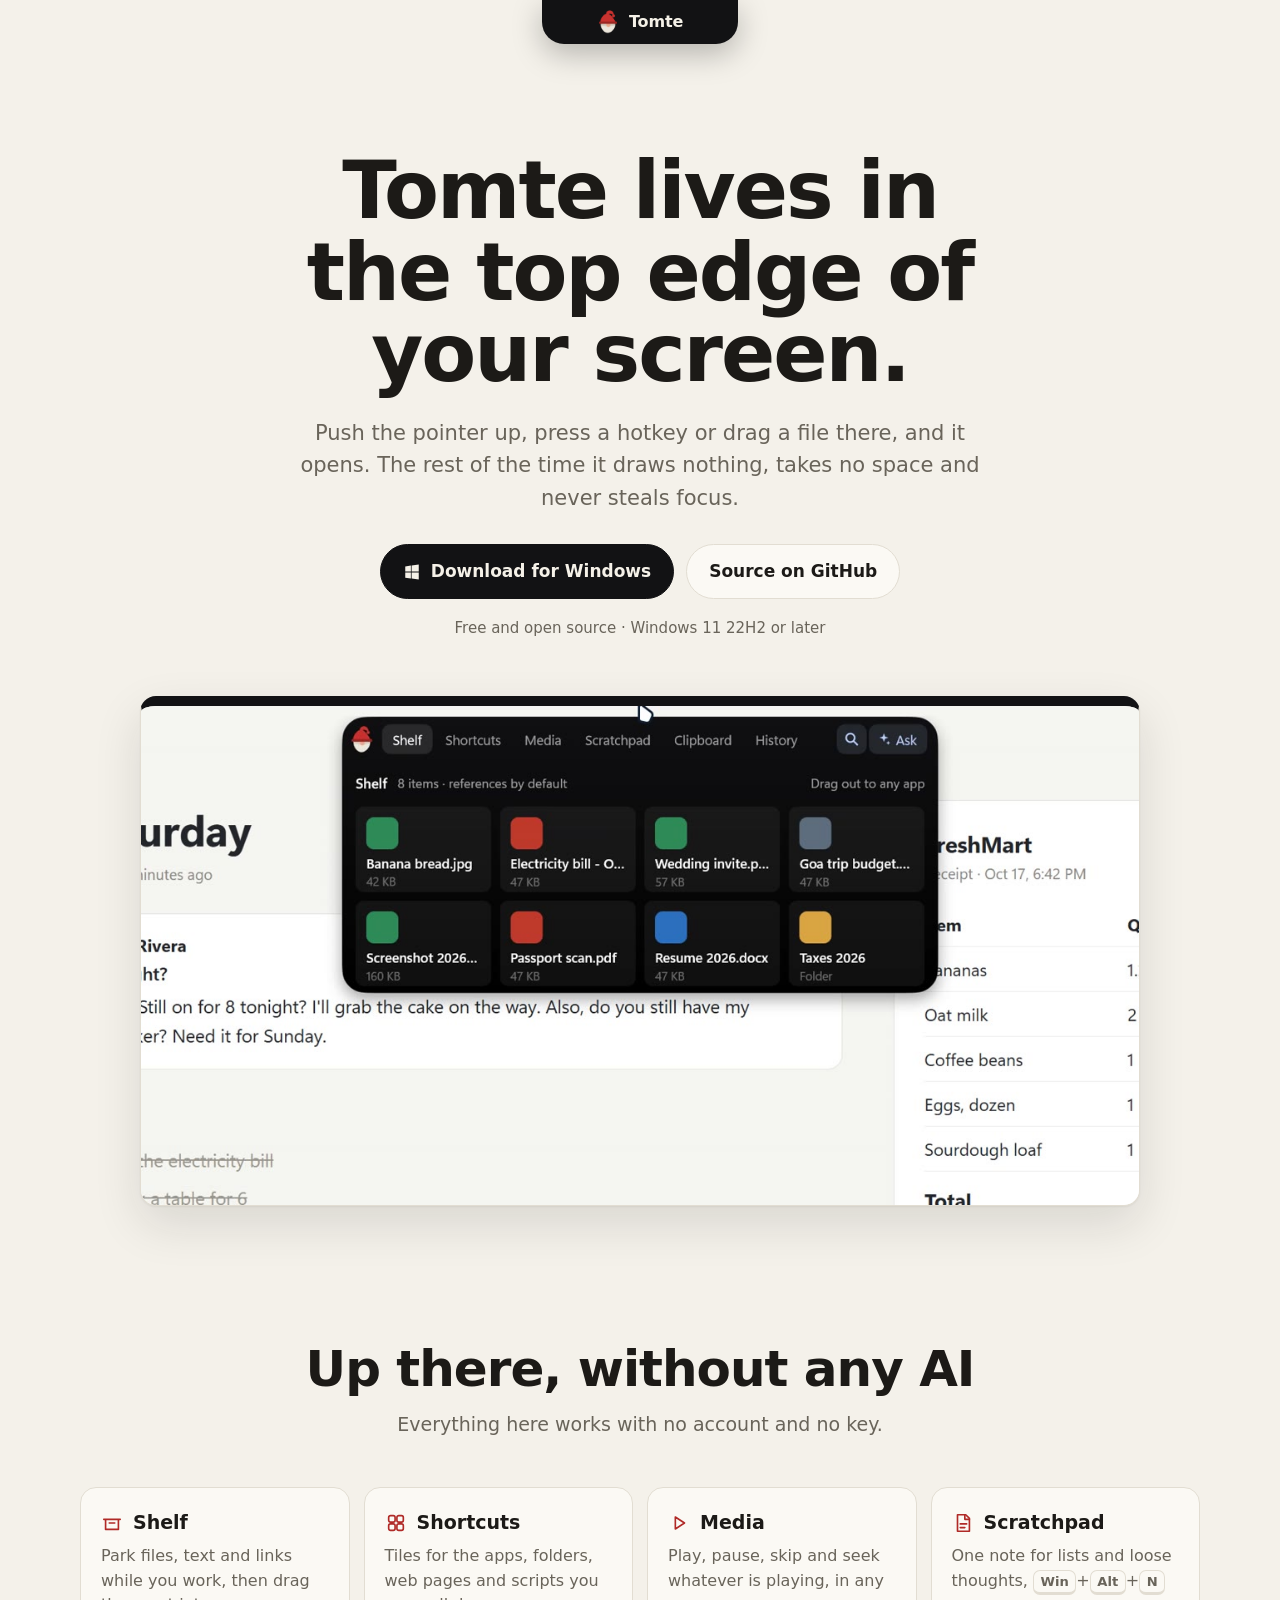
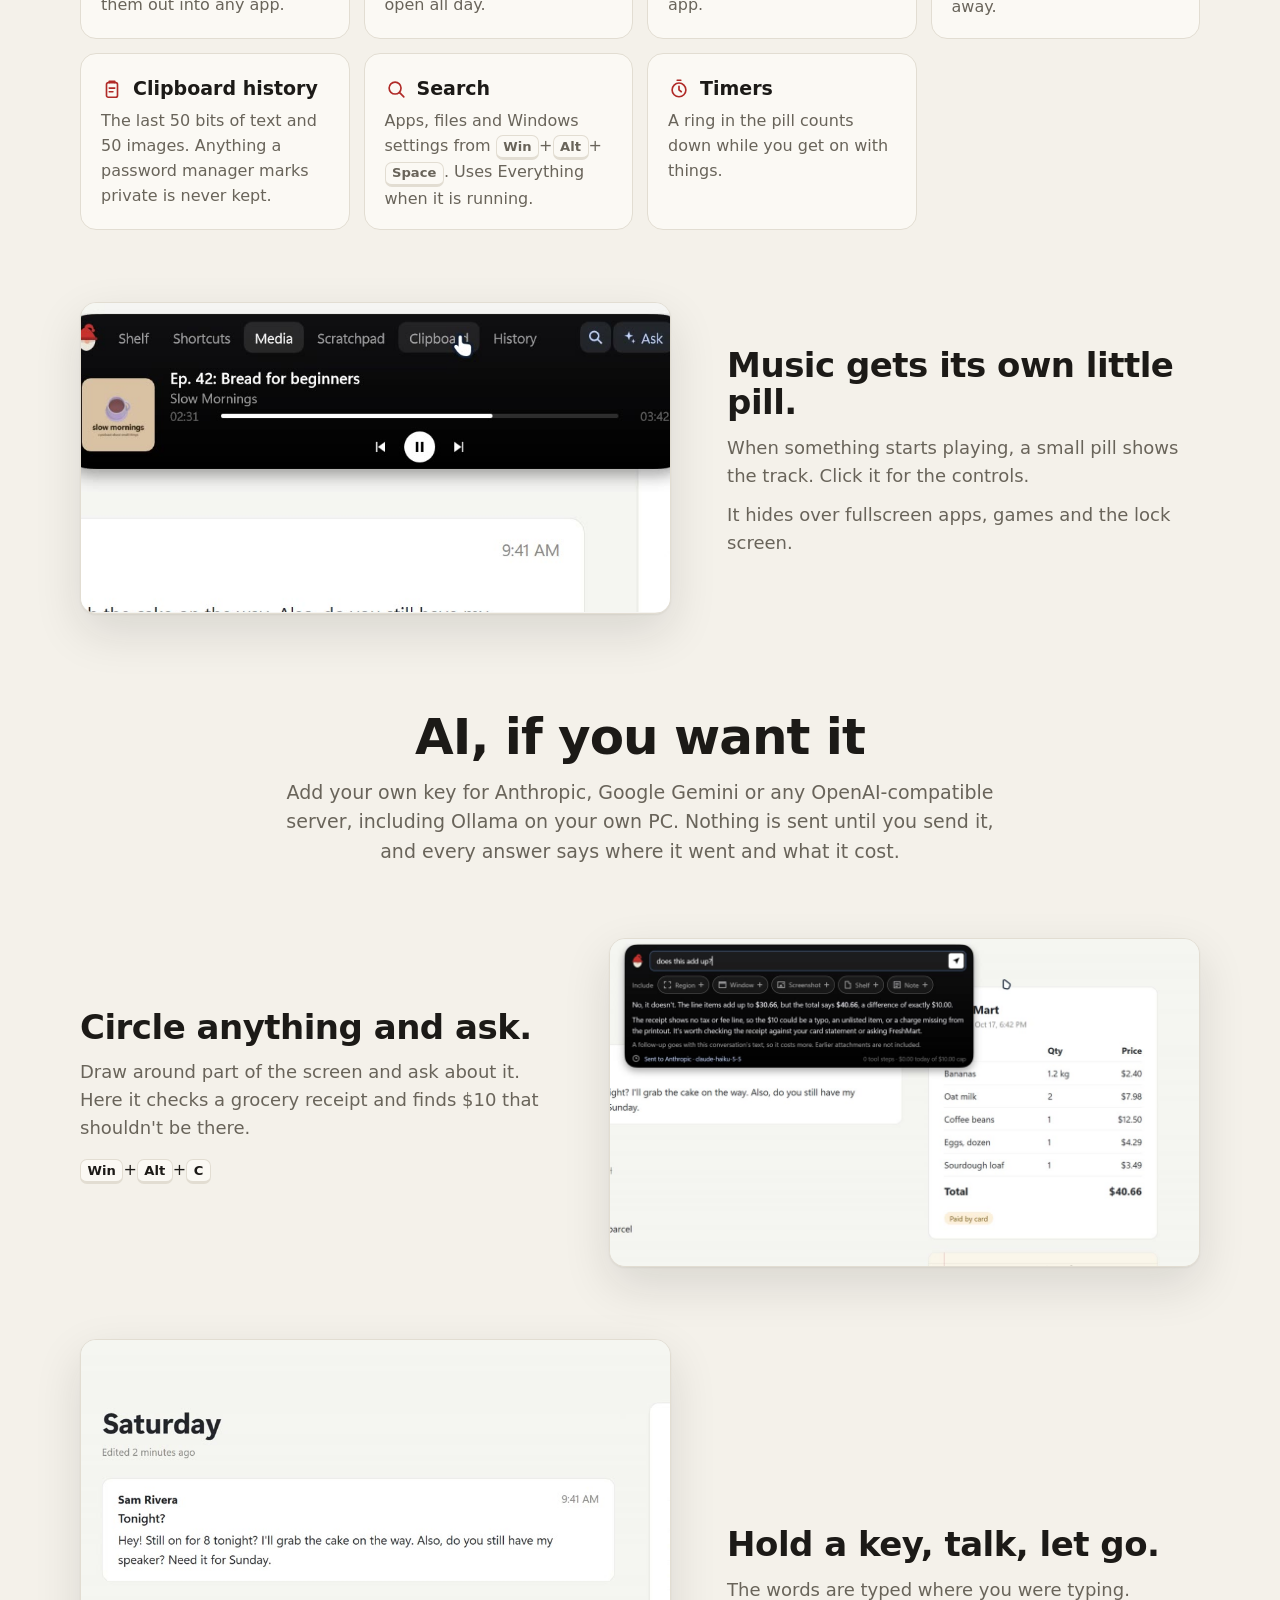
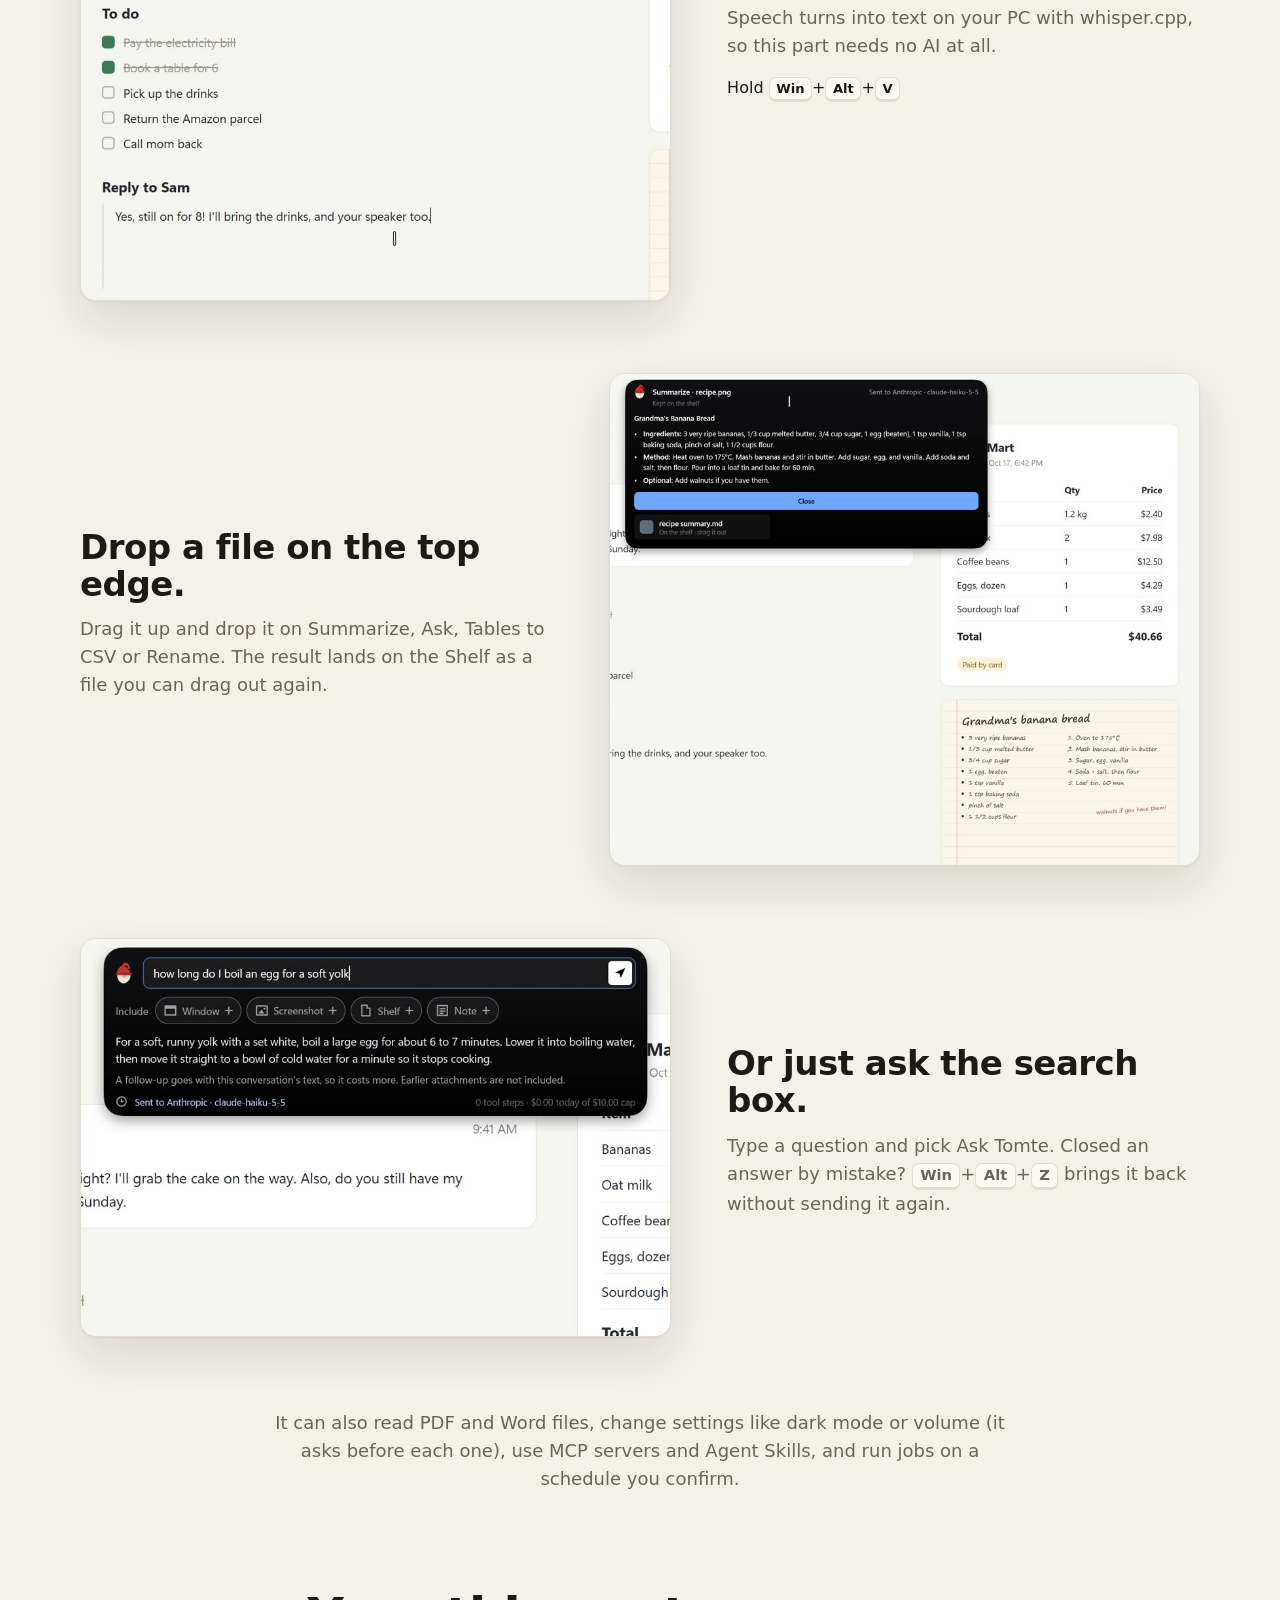
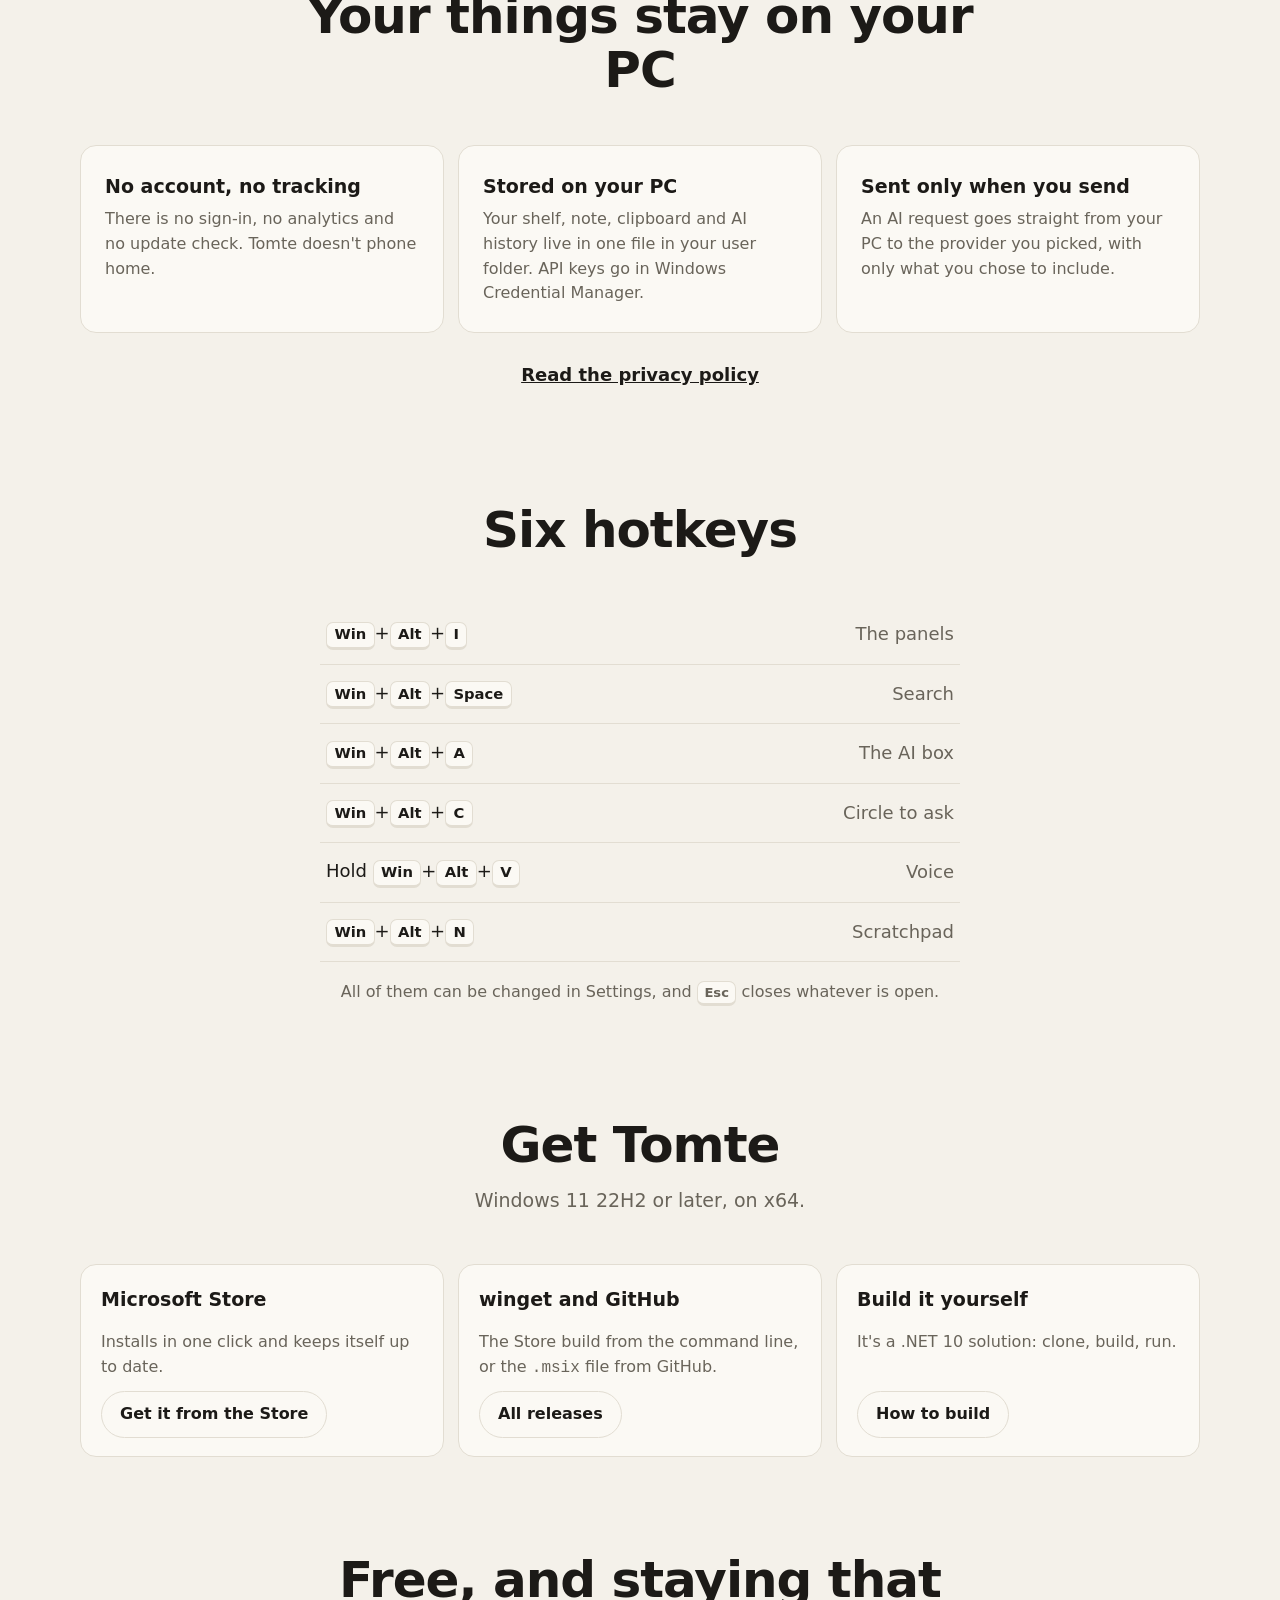
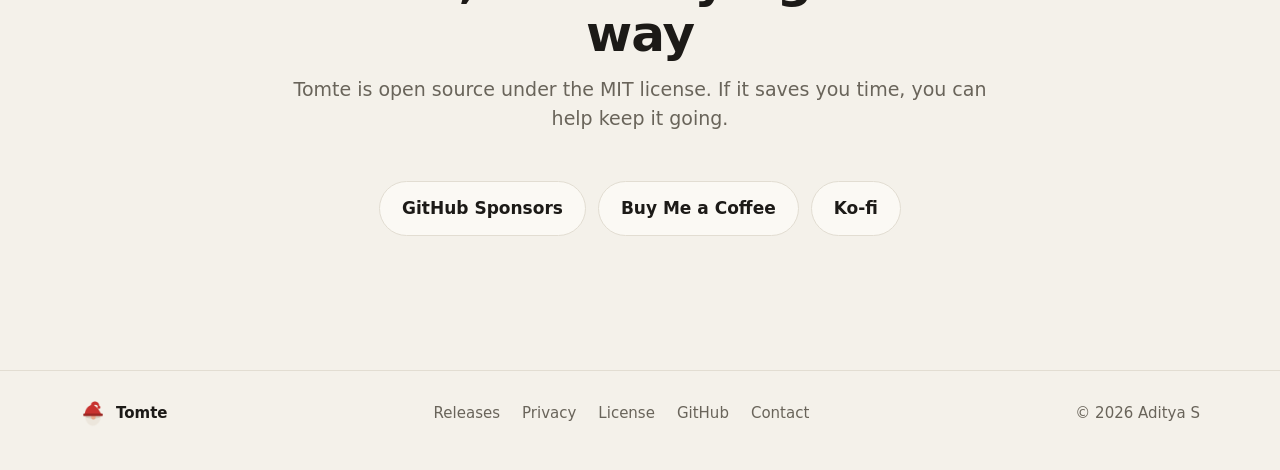
==== commit a3582c94: "feat(releases): link the store listing and load github builds live - Store and winget point at the p" ====
--- a/public/index.html
+++ b/public/index.html
@@ -204,11 +204,11 @@
         <div class="item">
           <h3>Microsoft Store</h3>
           <p>Installs in one click and keeps itself up to date.</p>
-          <a class="btn" href="https://apps.microsoft.com/detail/STORE-ID">Get it from the Store</a>
+          <a class="btn" href="https://apps.microsoft.com/detail/9PG849MLVWZC">Get it from the Store</a>
         </div>
         <div class="item">
           <h3>winget and GitHub</h3>
-          <p>The same build from the command line, or as a signed installer.</p>
+          <p>The Store build from the command line, or the <code>.msix</code> file from GitHub.</p>
           <a class="btn" href="releases.html">All releases</a>
         </div>
         <div class="item">
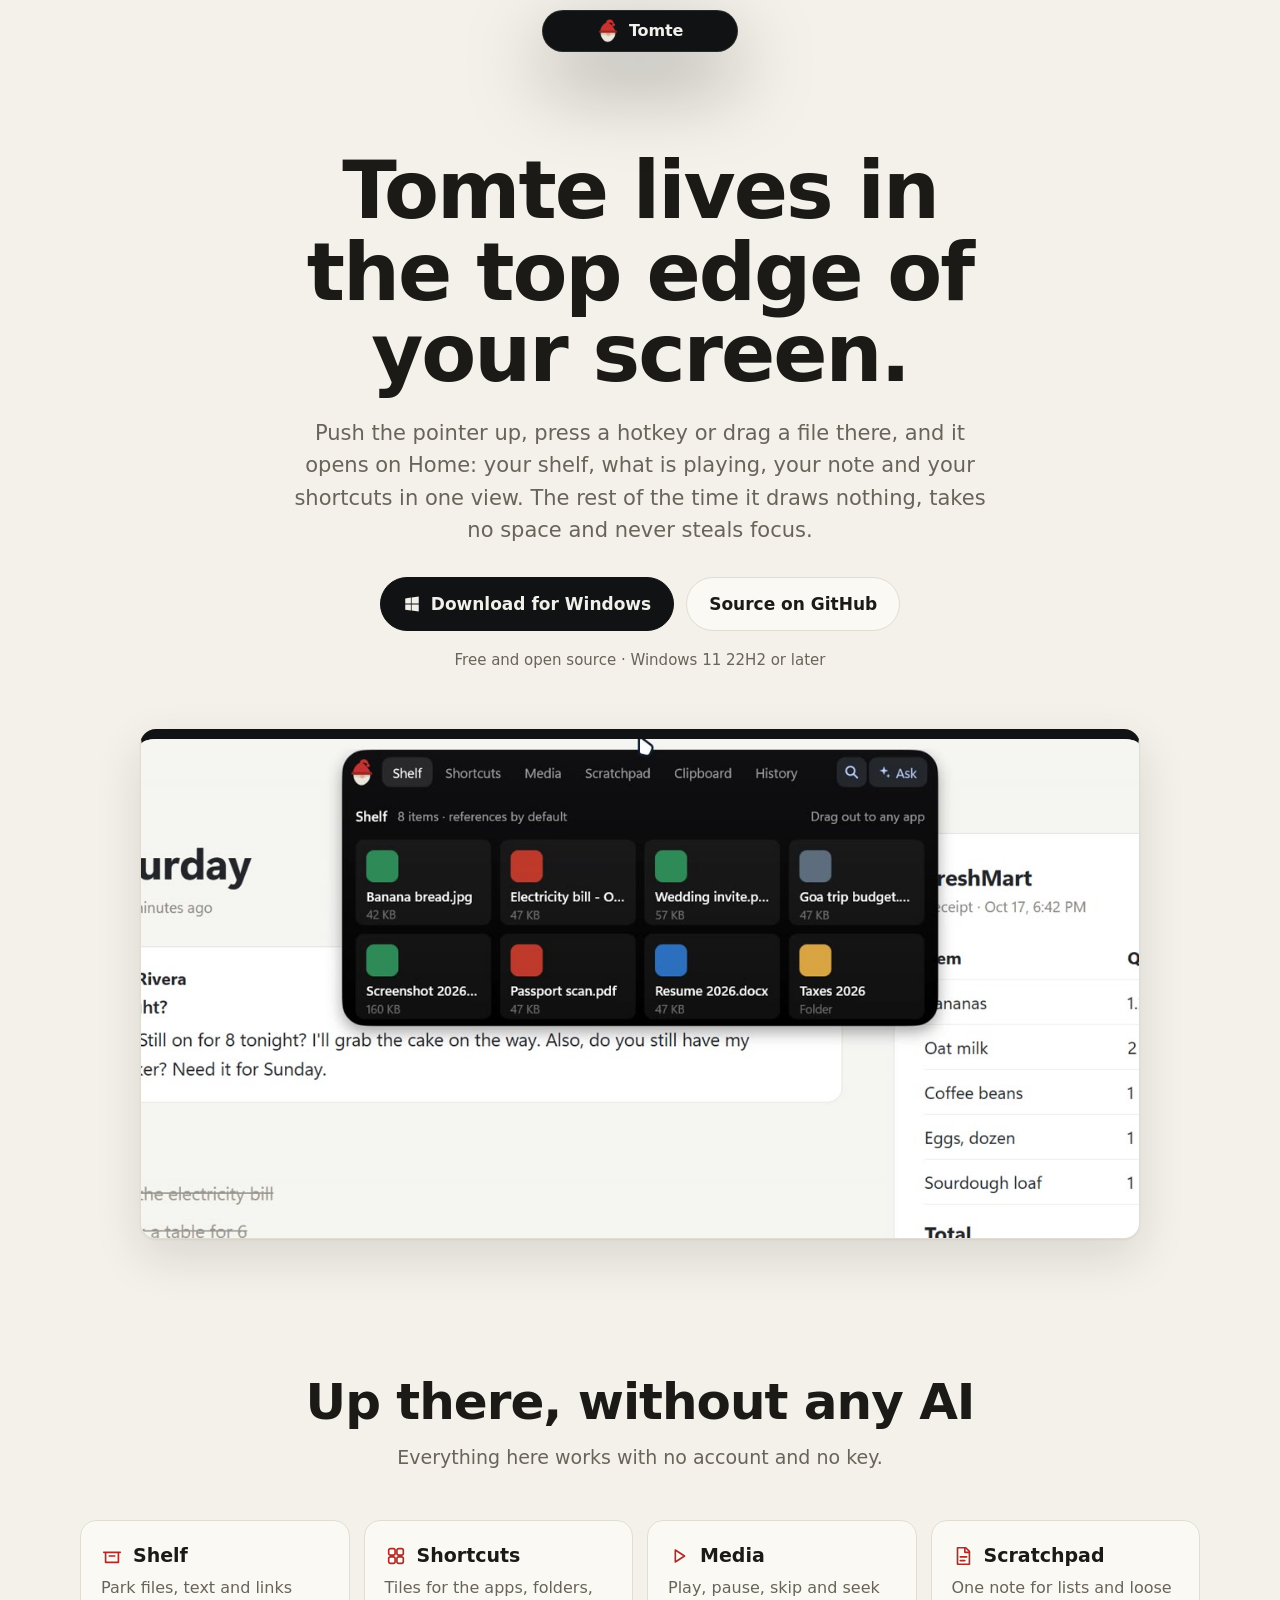
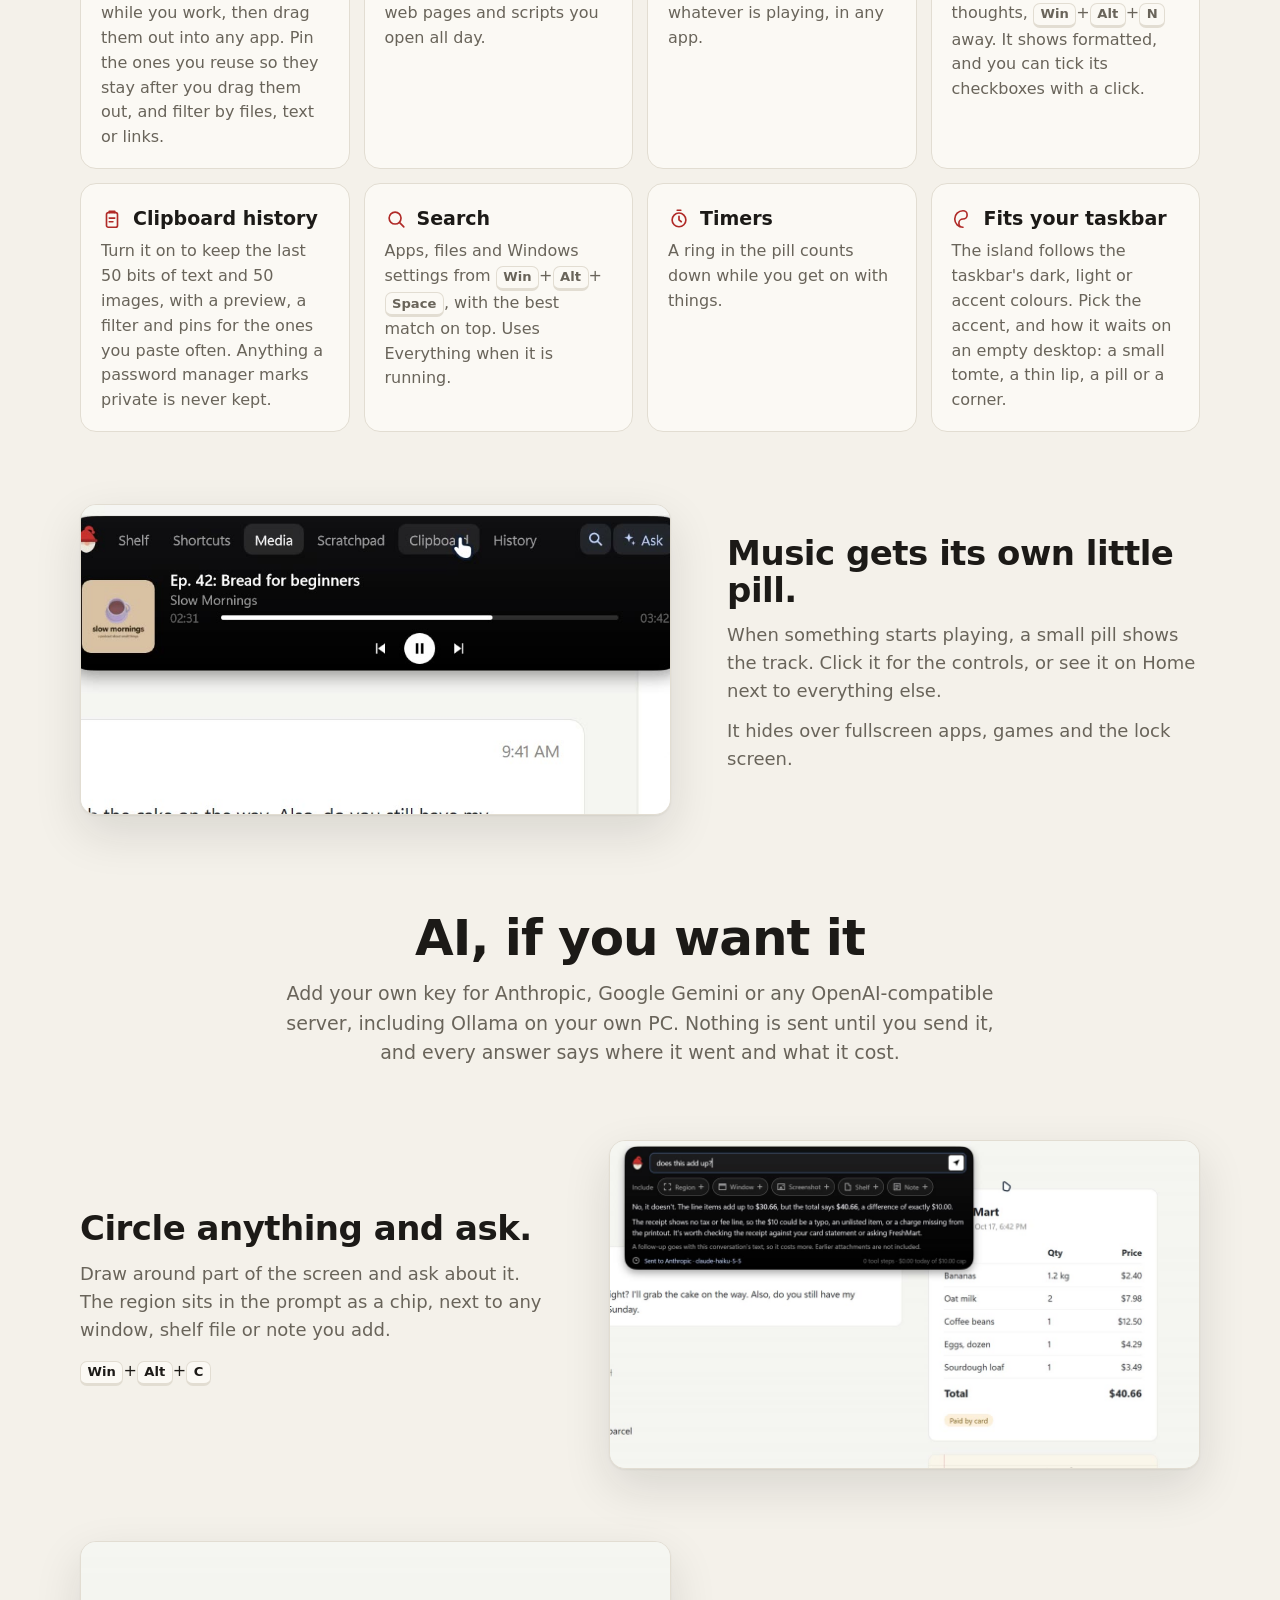
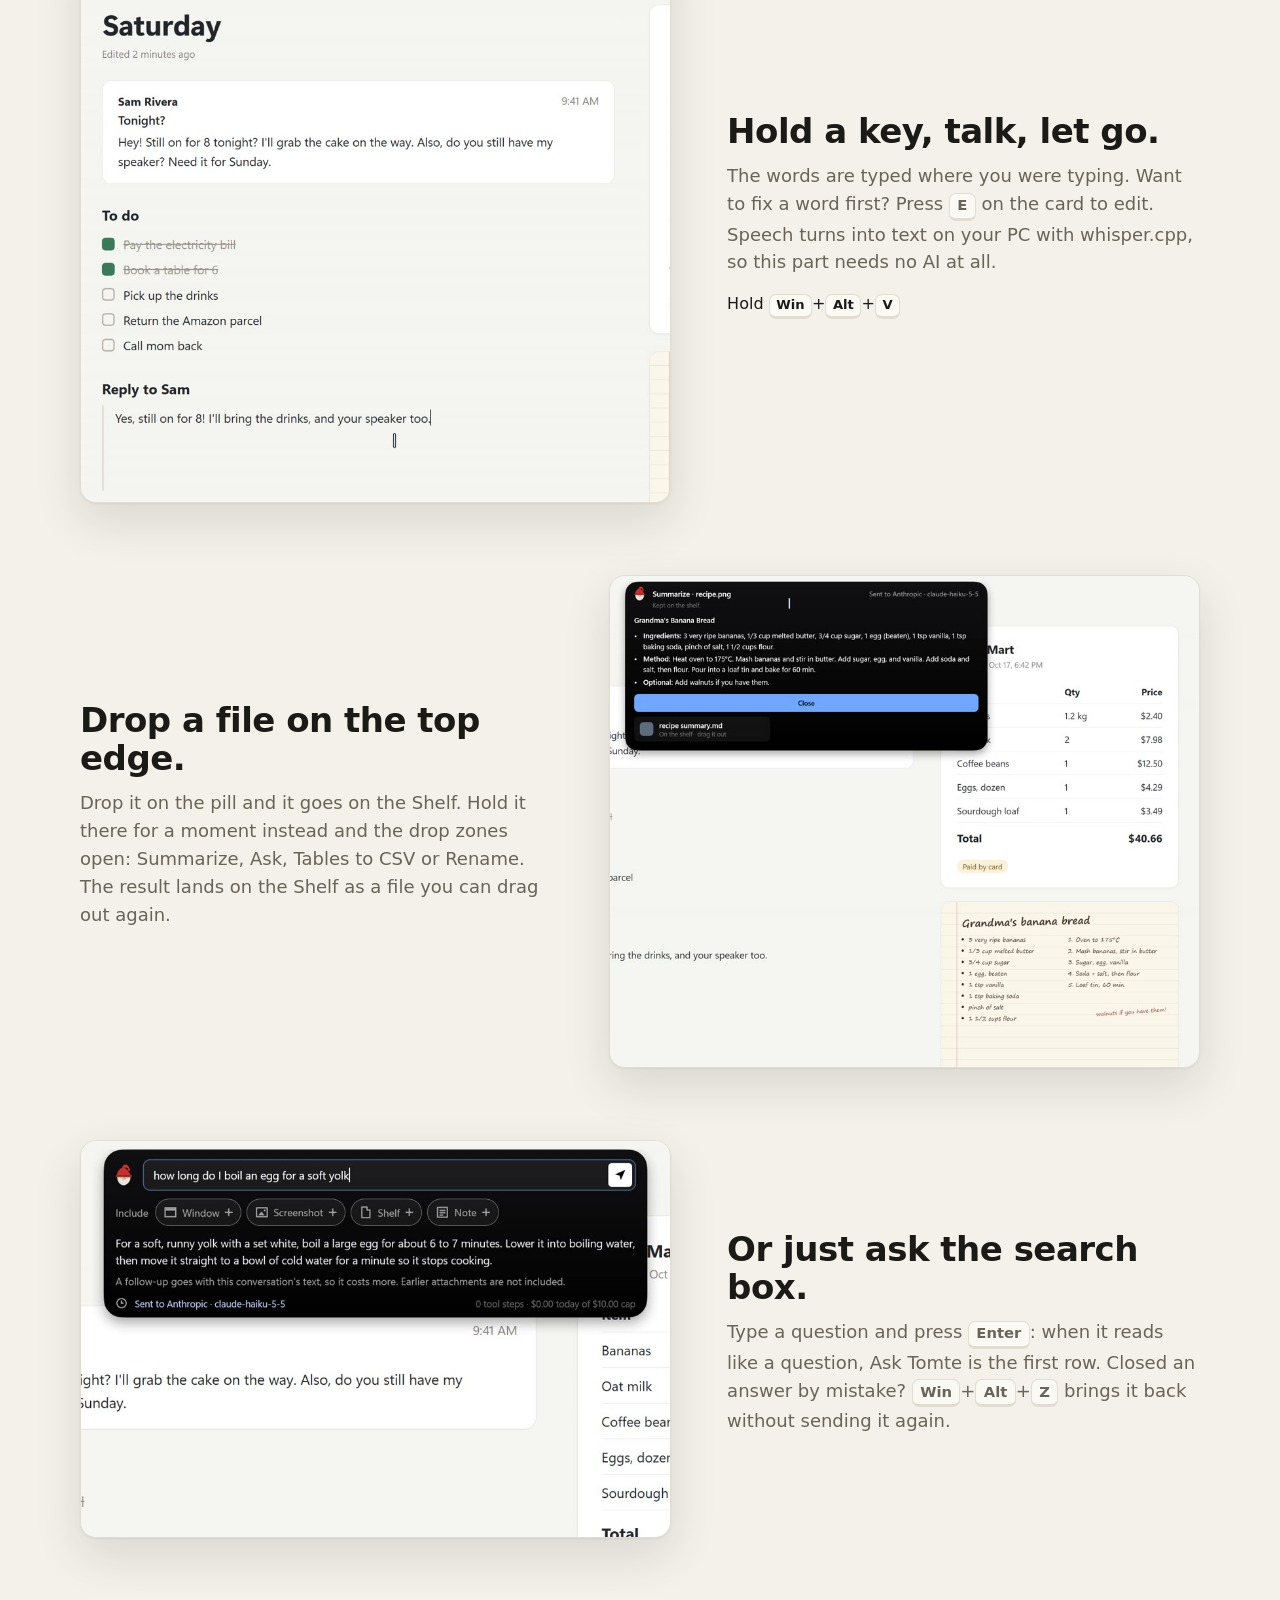
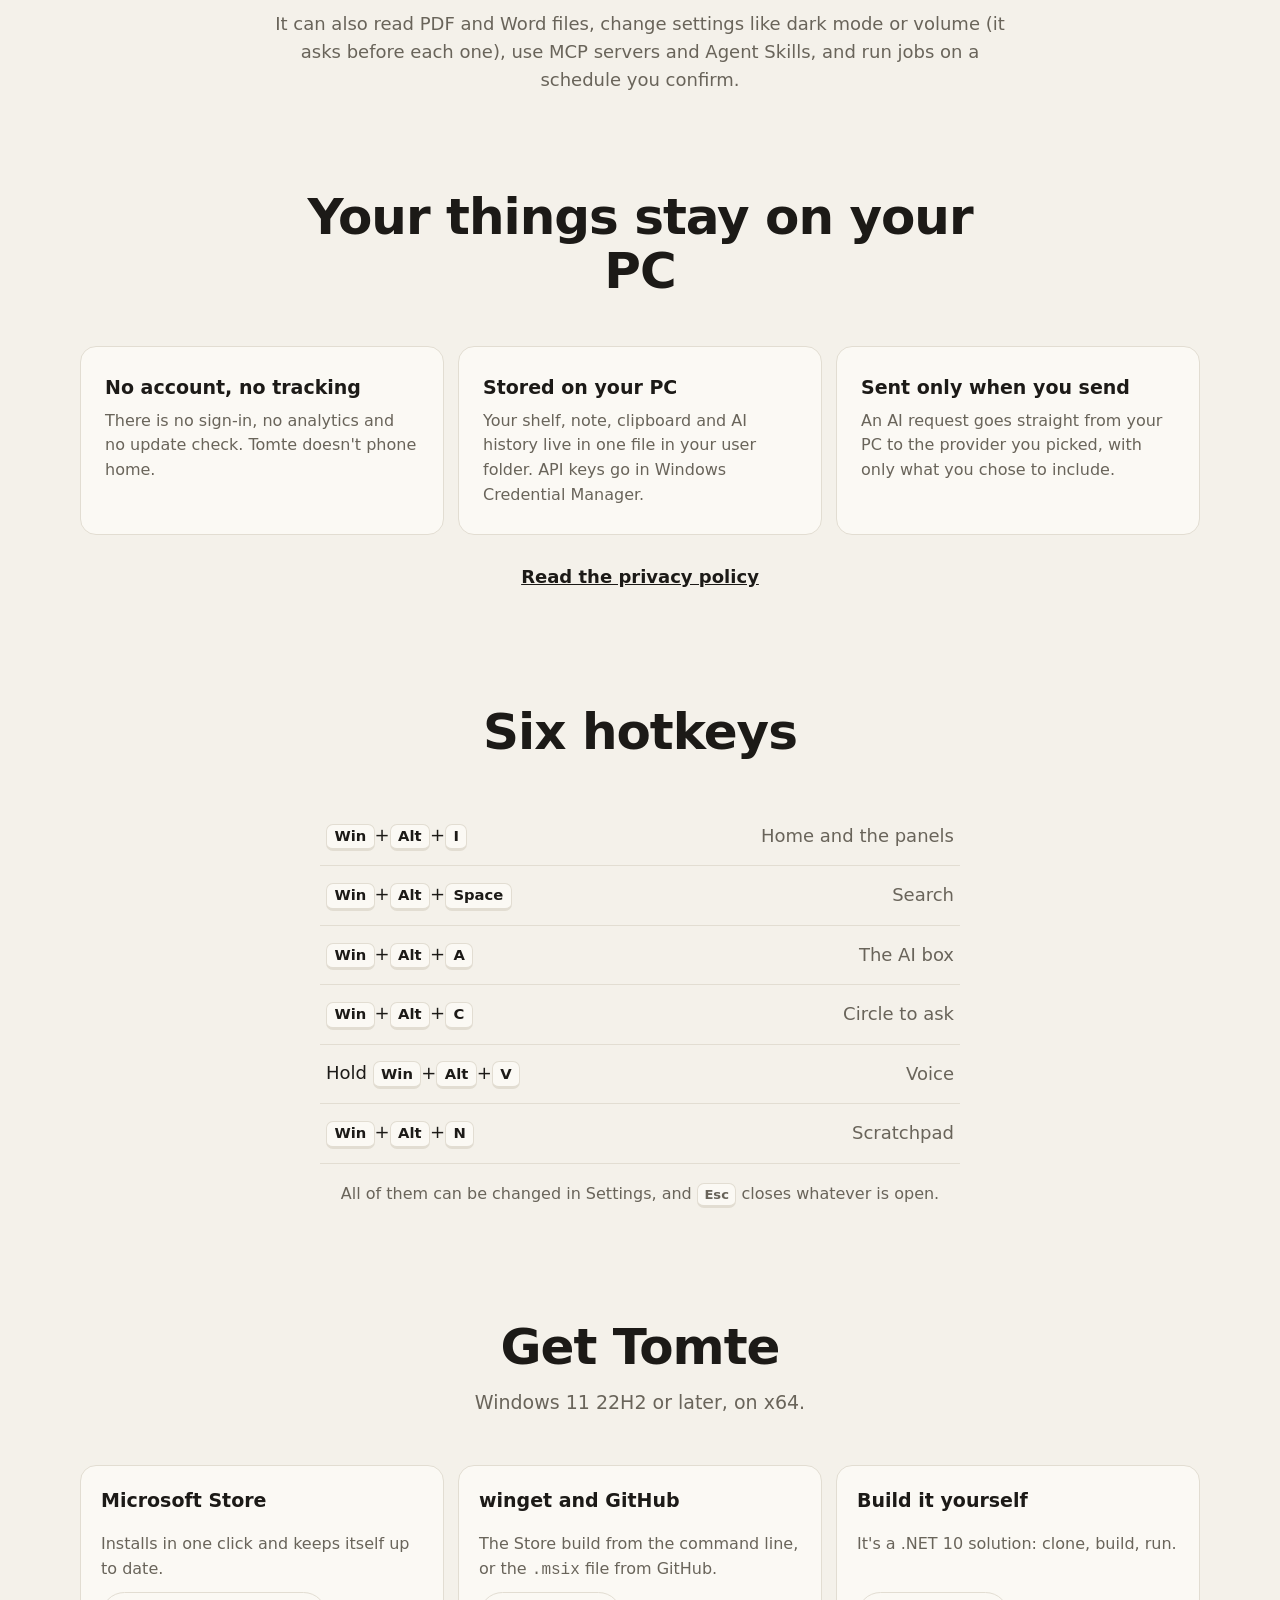
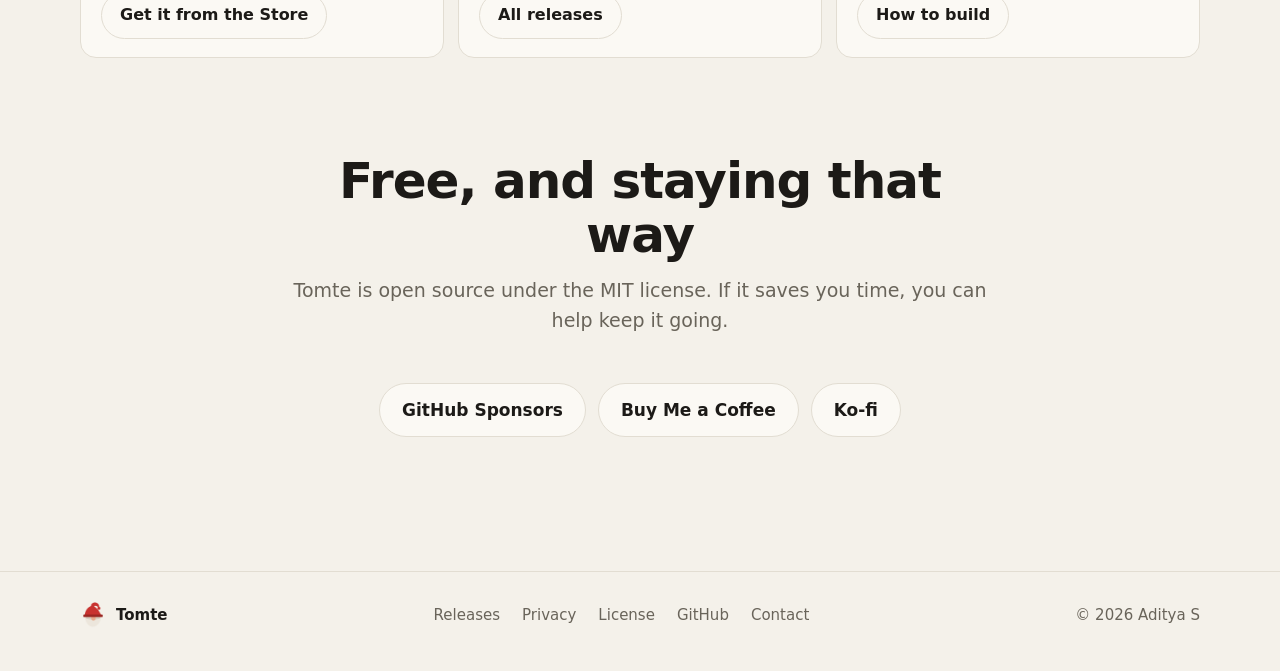
==== commit 4147d875: "feat: describe the midwinter redesign and drop the old clips - home panel in the hero copy, shelf pi" ====
--- a/public/index.html
+++ b/public/index.html
@@ -31,7 +31,7 @@
 <main>
   <div class="hero wrap">
     <h1>Tomte lives in the top edge of your screen.</h1>
-    <p class="lede">Push the pointer up, press a hotkey or drag a file there, and it opens. The rest of the time it draws nothing, takes no space and never steals focus.</p>
+    <p class="lede">Push the pointer up, press a hotkey or drag a file there, and it opens on Home: your shelf, what is playing, your note and your shortcuts in one view. The rest of the time it draws nothing, takes no space and never steals focus.</p>
     <div class="cta">
       <a class="btn primary" href="releases.html">
         <svg viewBox="0 0 24 24" fill="currentColor" aria-hidden="true"><path d="M3 4.5 10.5 3.4v7.9H3V4.5Zm8.5-1.3L21 2v9.3h-9.5V3.2ZM3 12.7h7.5v7.9L3 19.5v-6.8Zm8.5 0H21V22l-9.5-1.3v-8Z"/></svg>
@@ -41,8 +41,7 @@
     </div>
     <p class="fine">Free and open source · Windows 11 22H2 or later</p>
     <figure class="screen">
-      <video src="assets/hero.mp4" poster="assets/hero.jpg" autoplay muted loop playsinline preload="metadata"
-        aria-label="The pointer pushes against the top edge, a pill grows out of it, and the panels open: Shelf, Shortcuts, Media, Scratchpad and Clipboard."></video>
+      <img src="assets/hero.jpg" alt="Tomte open at the top of the screen on its Home panel: a few shelf files, the song that is playing, the scratchpad note with a checklist, shortcut tiles and an Ask bar." width="1564" height="880" fetchpriority="high">
     </figure>
   </div>
 
@@ -55,7 +54,7 @@
       <div class="grid">
         <div class="item">
           <h3><svg viewBox="0 0 24 24" fill="none" stroke="currentColor" stroke-width="1.8" stroke-linecap="round" stroke-linejoin="round" aria-hidden="true"><path d="M3 8h18M5 8v11h14V8M9 12h6"/></svg>Shelf</h3>
-          <p>Park files, text and links while you work, then drag them out into any app.</p>
+          <p>Park files, text and links while you work, then drag them out into any app. Pin the ones you reuse so they stay after you drag them out, and filter by files, text or links.</p>
         </div>
         <div class="item">
           <h3><svg viewBox="0 0 24 24" fill="none" stroke="currentColor" stroke-width="1.8" stroke-linejoin="round" aria-hidden="true"><rect x="4" y="4" width="7" height="7" rx="2"/><rect x="13" y="4" width="7" height="7" rx="2"/><rect x="4" y="13" width="7" height="7" rx="2"/><rect x="13" y="13" width="7" height="7" rx="2"/></svg>Shortcuts</h3>
@@ -67,31 +66,34 @@
         </div>
         <div class="item">
           <h3><svg viewBox="0 0 24 24" fill="none" stroke="currentColor" stroke-width="1.8" stroke-linecap="round" stroke-linejoin="round" aria-hidden="true"><path d="M6 3h9l4 4v14H6V3Z"/><path d="M14 3v5h5M9 13h7M9 17h5"/></svg>Scratchpad</h3>
-          <p>One note for lists and loose thoughts, <kbd>Win</kbd>+<kbd>Alt</kbd>+<kbd>N</kbd> away.</p>
+          <p>One note for lists and loose thoughts, <kbd>Win</kbd>+<kbd>Alt</kbd>+<kbd>N</kbd> away. It shows formatted, and you can tick its checkboxes with a click.</p>
         </div>
         <div class="item">
           <h3><svg viewBox="0 0 24 24" fill="none" stroke="currentColor" stroke-width="1.8" stroke-linecap="round" stroke-linejoin="round" aria-hidden="true"><rect x="6" y="5" width="12" height="16" rx="2"/><path d="M9 5V3.5h6V5M9 11h6M9 15h4"/></svg>Clipboard history</h3>
-          <p>The last 50 bits of text and 50 images. Anything a password manager marks private is never kept.</p>
+          <p>Turn it on to keep the last 50 bits of text and 50 images, with a preview, a filter and pins for the ones you paste often. Anything a password manager marks private is never kept.</p>
         </div>
         <div class="item">
           <h3><svg viewBox="0 0 24 24" fill="none" stroke="currentColor" stroke-width="1.8" stroke-linecap="round" aria-hidden="true"><circle cx="11" cy="11" r="6.5"/><path d="m16 16 4.5 4.5"/></svg>Search</h3>
-          <p>Apps, files and Windows settings from <kbd>Win</kbd>+<kbd>Alt</kbd>+<kbd>Space</kbd>. Uses Everything when it is running.</p>
+          <p>Apps, files and Windows settings from <kbd>Win</kbd>+<kbd>Alt</kbd>+<kbd>Space</kbd>, with the best match on top. Uses Everything when it is running.</p>
         </div>
         <div class="item">
           <h3><svg viewBox="0 0 24 24" fill="none" stroke="currentColor" stroke-width="1.8" stroke-linecap="round" aria-hidden="true"><circle cx="12" cy="13" r="7.5"/><path d="M12 9v4l2.5 2M10 2.5h4"/></svg>Timers</h3>
           <p>A ring in the pill counts down while you get on with things.</p>
         </div>
+        <div class="item">
+          <h3><svg viewBox="0 0 24 24" fill="none" stroke="currentColor" stroke-width="1.8" stroke-linecap="round" stroke-linejoin="round" aria-hidden="true"><path d="M12 3a9 9 0 1 0 0 18 4.5 4.5 0 0 1 0-9 4.5 4.5 0 0 0 0-9Z"/></svg>Fits your taskbar</h3>
+          <p>The island follows the taskbar's dark, light or accent colours. Pick the accent, and how it waits on an empty desktop: a small tomte, a thin lip, a pill or a corner.</p>
+        </div>
       </div>
 
       <div class="row flip">
         <div class="row-text">
           <h3>Music gets its own little pill.</h3>
-          <p>When something starts playing, a small pill shows the track. Click it for the controls.</p>
+          <p>When something starts playing, a small pill shows the track. Click it for the controls, or see it on Home next to everything else.</p>
           <p>It hides over fullscreen apps, games and the lock screen.</p>
         </div>
         <figure class="screen">
-          <video src="assets/pill.mp4" poster="assets/pill.jpg" autoplay muted loop playsinline preload="metadata"
-            aria-label="A podcast starts and a pill with its title appears at the top edge; a click opens the Media panel."></video>
+          <img src="assets/pill.jpg" alt="The Media panel with the album art, title, a seek bar and play, pause and skip buttons." width="1564" height="880" loading="lazy">
         </figure>
       </div>
     </div>
@@ -107,46 +109,42 @@
       <div class="row">
         <div class="row-text">
           <h3>Circle anything and ask.</h3>
-          <p>Draw around part of the screen and ask about it. Here it checks a grocery receipt and finds $10 that shouldn't be there.</p>
+          <p>Draw around part of the screen and ask about it. The region sits in the prompt as a chip, next to any window, shelf file or note you add.</p>
           <p class="keys"><kbd>Win</kbd>+<kbd>Alt</kbd>+<kbd>C</kbd></p>
         </div>
         <figure class="screen">
-          <video src="assets/circle.mp4" poster="assets/circle.jpg" autoplay muted loop playsinline preload="metadata"
-            aria-label="A loop is drawn around a grocery receipt and the question 'does this add up?' is answered: the items add up to $30.66 but the total says $40.66."></video>
+          <img src="assets/circle.jpg" alt="Circle to ask: a region of the screen is attached to the question, and the answer appears under it with the model it went to and what it cost." width="1564" height="880" loading="lazy">
         </figure>
       </div>
 
       <div class="row flip">
         <div class="row-text">
           <h3>Hold a key, talk, let go.</h3>
-          <p>The words are typed where you were typing. Speech turns into text on your PC with whisper.cpp, so this part needs no AI at all.</p>
+          <p>The words are typed where you were typing. Want to fix a word first? Press <kbd>E</kbd> on the card to edit. Speech turns into text on your PC with whisper.cpp, so this part needs no AI at all.</p>
           <p class="keys">Hold <kbd>Win</kbd>+<kbd>Alt</kbd>+<kbd>V</kbd></p>
         </div>
         <figure class="screen">
-          <video src="assets/voice.mp4" poster="assets/voice.jpg" autoplay muted loop playsinline preload="metadata"
-            aria-label="A small pill listens while keys are held, a card shows the words, and they are typed into a reply box."></video>
+          <img src="assets/voice.jpg" alt="The voice card after a recording: the waveform, the words that were heard, and buttons to insert them, ask Tomte or add them to the note." width="1564" height="880" loading="lazy">
         </figure>
       </div>
 
       <div class="row">
         <div class="row-text">
           <h3>Drop a file on the top edge.</h3>
-          <p>Drag it up and drop it on Summarize, Ask, Tables to CSV or Rename. The result lands on the Shelf as a file you can drag out again.</p>
-        </div>
-        <figure class="screen">
-          <video src="assets/drop.mp4" poster="assets/drop.jpg" autoplay muted loop playsinline preload="metadata"
-            aria-label="A recipe card is dragged to the top edge and dropped on Summarize; the summary appears and a file is added to the Shelf."></video>
+          <p>Drop it on the pill and it goes on the Shelf. Hold it there for a moment instead and the drop zones open: Summarize, Ask, Tables to CSV or Rename. The result lands on the Shelf as a file you can drag out again.</p>
+        </div>
+        <figure class="screen">
+          <img src="assets/drop.jpg" alt="A file dropped on Summarize: the summary shows under the island and is kept on the Shelf as a file." width="1564" height="880" loading="lazy">
         </figure>
       </div>
 
       <div class="row flip">
         <div class="row-text">
           <h3>Or just ask the search box.</h3>
-          <p>Type a question and pick Ask Tomte. Closed an answer by mistake? <kbd>Win</kbd>+<kbd>Alt</kbd>+<kbd>Z</kbd> brings it back without sending it again.</p>
-        </div>
-        <figure class="screen">
-          <video src="assets/search.mp4" poster="assets/search.jpg" autoplay muted loop playsinline preload="metadata"
-            aria-label="'how long do I boil an egg for a soft yolk' is typed in the search box and answered: about 6 to 7 minutes."></video>
+          <p>Type a question and press <kbd>Enter</kbd>: when it reads like a question, Ask Tomte is the first row. Closed an answer by mistake? <kbd>Win</kbd>+<kbd>Alt</kbd>+<kbd>Z</kbd> brings it back without sending it again.</p>
+        </div>
+        <figure class="screen">
+          <img src="assets/search.jpg" alt="The search box with a top hit and the matching files and settings under it." width="1564" height="880" loading="lazy">
         </figure>
       </div>
 
@@ -183,7 +181,7 @@
         <h2>Six hotkeys</h2>
       </div>
       <table class="keys-table">
-        <tr><td><kbd>Win</kbd>+<kbd>Alt</kbd>+<kbd>I</kbd></td><td>The panels</td></tr>
+        <tr><td><kbd>Win</kbd>+<kbd>Alt</kbd>+<kbd>I</kbd></td><td>Home and the panels</td></tr>
         <tr><td><kbd>Win</kbd>+<kbd>Alt</kbd>+<kbd>Space</kbd></td><td>Search</td></tr>
         <tr><td><kbd>Win</kbd>+<kbd>Alt</kbd>+<kbd>A</kbd></td><td>The AI box</td></tr>
         <tr><td><kbd>Win</kbd>+<kbd>Alt</kbd>+<kbd>C</kbd></td><td>Circle to ask</td></tr>
--- a/public/styles.css
+++ b/public/styles.css
@@ -4,9 +4,13 @@
   --ink: #1c1a17;
   --muted: #69645a;
   --line: #e2ddd2;
-  --island: #121214;
-  --island-ink: #f5f1e8;
-  --island-muted: #a8a397;
+  --island: #111214;
+  --island-raised: #24262b;
+  --island-ink: #f2f0eb;
+  --island-muted: #b1afa9;
+  --island-line: rgba(255, 255, 255, 0.1);
+  --accent: #ff6b4a;
+  --on-accent: #1a0a05;
   --red: #b02a27;
   --stage: #f6f5f2;
   --shadow: 0 1px 2px rgba(28, 26, 23, 0.06), 0 18px 48px rgba(28, 26, 23, 0.12);
@@ -20,7 +24,6 @@
     --ink: #f1ede4;
     --muted: #a29d92;
     --line: #2b2b2f;
-    --island: #000000;
     --red: #e0605a;
     --shadow: 0 1px 2px rgba(0, 0, 0, 0.4), 0 18px 48px rgba(0, 0, 0, 0.45);
     color-scheme: dark;
@@ -40,7 +43,7 @@
 }
 h1, h2, h3 { font-family: "Segoe UI Variable Display", "Segoe UI", system-ui, -apple-system, "Helvetica Neue", Arial, sans-serif; }
 a { color: inherit; }
-img, video { display: block; max-width: 100%; }
+img { display: block; max-width: 100%; }
 kbd {
   font: 600 0.82em/1 "Segoe UI Variable Text", "Segoe UI", system-ui, sans-serif;
   display: inline-block;
@@ -53,18 +56,19 @@
 }
 .wrap { width: min(1120px, 100% - 32px); margin-inline: auto; }
 
-/* The menu is the product's own pill, hanging from the top edge of the window. */
+/* The menu is the product's own pill, floating just below the top edge of the window. */
 .island {
   position: fixed;
-  top: 0;
+  top: 10px;
   left: 50%;
   z-index: 50;
   transform: translateX(-50%);
   width: 196px;
   background: var(--island);
   color: var(--island-ink);
-  border-radius: 0 0 22px 22px;
-  box-shadow: 0 10px 30px rgba(0, 0, 0, 0.25);
+  border: 1px solid var(--island-line);
+  border-radius: 21px;
+  box-shadow: 0 30px 80px rgba(0, 0, 0, 0.35);
   overflow: hidden;
   transition: width 0.42s var(--spring), border-radius 0.42s var(--spring);
 }
@@ -72,7 +76,7 @@
   all: unset;
   box-sizing: border-box;
   width: 100%;
-  height: 44px;
+  height: 40px;
   display: flex;
   align-items: center;
   justify-content: center;
@@ -82,7 +86,7 @@
   letter-spacing: -0.01em;
 }
 .island-pill img { width: 24px; height: 24px; }
-.island-pill:focus-visible { outline: 2px solid var(--island-ink); outline-offset: -4px; border-radius: 0 0 20px 20px; }
+.island-pill:focus-visible { outline: 2px solid var(--accent); outline-offset: -4px; border-radius: 20px; }
 .island-links {
   display: flex;
   flex-wrap: wrap;
@@ -100,11 +104,11 @@
   padding: 7px 12px;
   border-radius: 999px;
 }
-.island-links a:hover, .island-links a:focus-visible { color: var(--island-ink); background: rgba(255, 255, 255, 0.1); outline: none; }
-.island[data-open="true"] { width: min(560px, 100vw - 24px); border-radius: 0 0 26px 26px; }
+.island-links a:hover, .island-links a:focus-visible { color: var(--island-ink); background: var(--island-raised); outline: none; }
+.island[data-open="true"] { width: min(560px, 100vw - 24px); border-radius: 28px; }
 .island[data-open="true"] .island-links { max-height: 120px; opacity: 1; padding: 0 12px 12px; }
 @media (hover: hover) {
-  .island:hover, .island:focus-within { width: min(560px, 100vw - 24px); border-radius: 0 0 26px 26px; }
+  .island:hover, .island:focus-within { width: min(560px, 100vw - 24px); border-radius: 28px; }
   .island:hover .island-links, .island:focus-within .island-links { max-height: 120px; opacity: 1; padding: 0 12px 12px; }
 }
 
@@ -141,7 +145,7 @@
   border: 1px solid var(--line);
   box-shadow: var(--shadow);
 }
-.screen video, .screen img { width: 100%; height: auto; }
+.screen img { width: 100%; height: auto; }
 .hero .screen { margin: 56px auto 0; max-width: 1000px; border-top: 10px solid var(--island); }
 
 /* Sections */
@@ -230,7 +234,7 @@
   box-shadow: var(--shadow);
 }
 .store-card .rel-meta { justify-content: center; color: var(--island-muted); }
-.store-card .rel-badge { border-color: transparent; background: #b02a27; color: #fff; }
+.store-card .rel-badge { border-color: transparent; background: var(--accent); color: var(--on-accent); }
 .store-card h2 { font-size: clamp(30px, 4vw, 42px); letter-spacing: -0.02em; margin: 14px 0 8px; }
 .store-card > p:not(.rel-meta) { color: var(--island-muted); max-width: 30em; margin: 0 auto 26px; }
 .store-btn { background: var(--island-ink); color: var(--island); border-color: var(--island-ink); font-size: 18px; padding: 15px 26px; margin-bottom: 20px; }
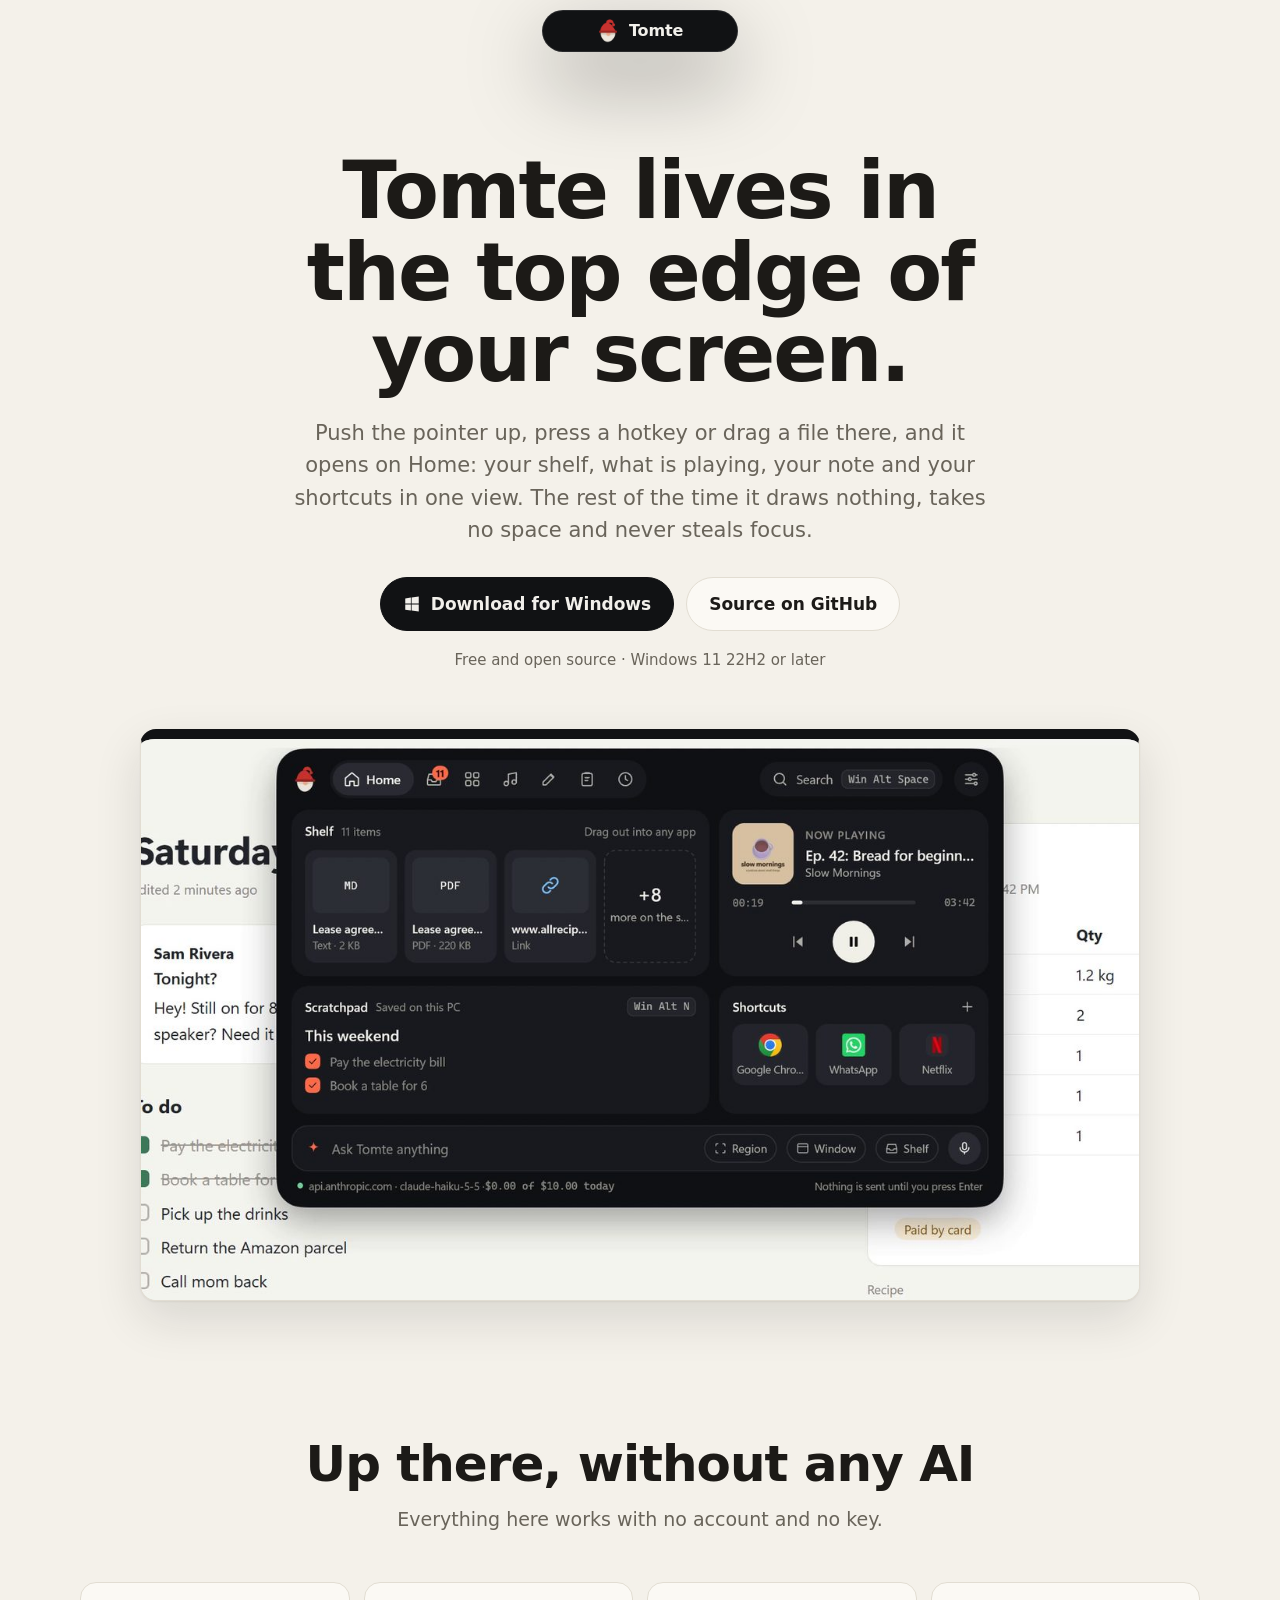
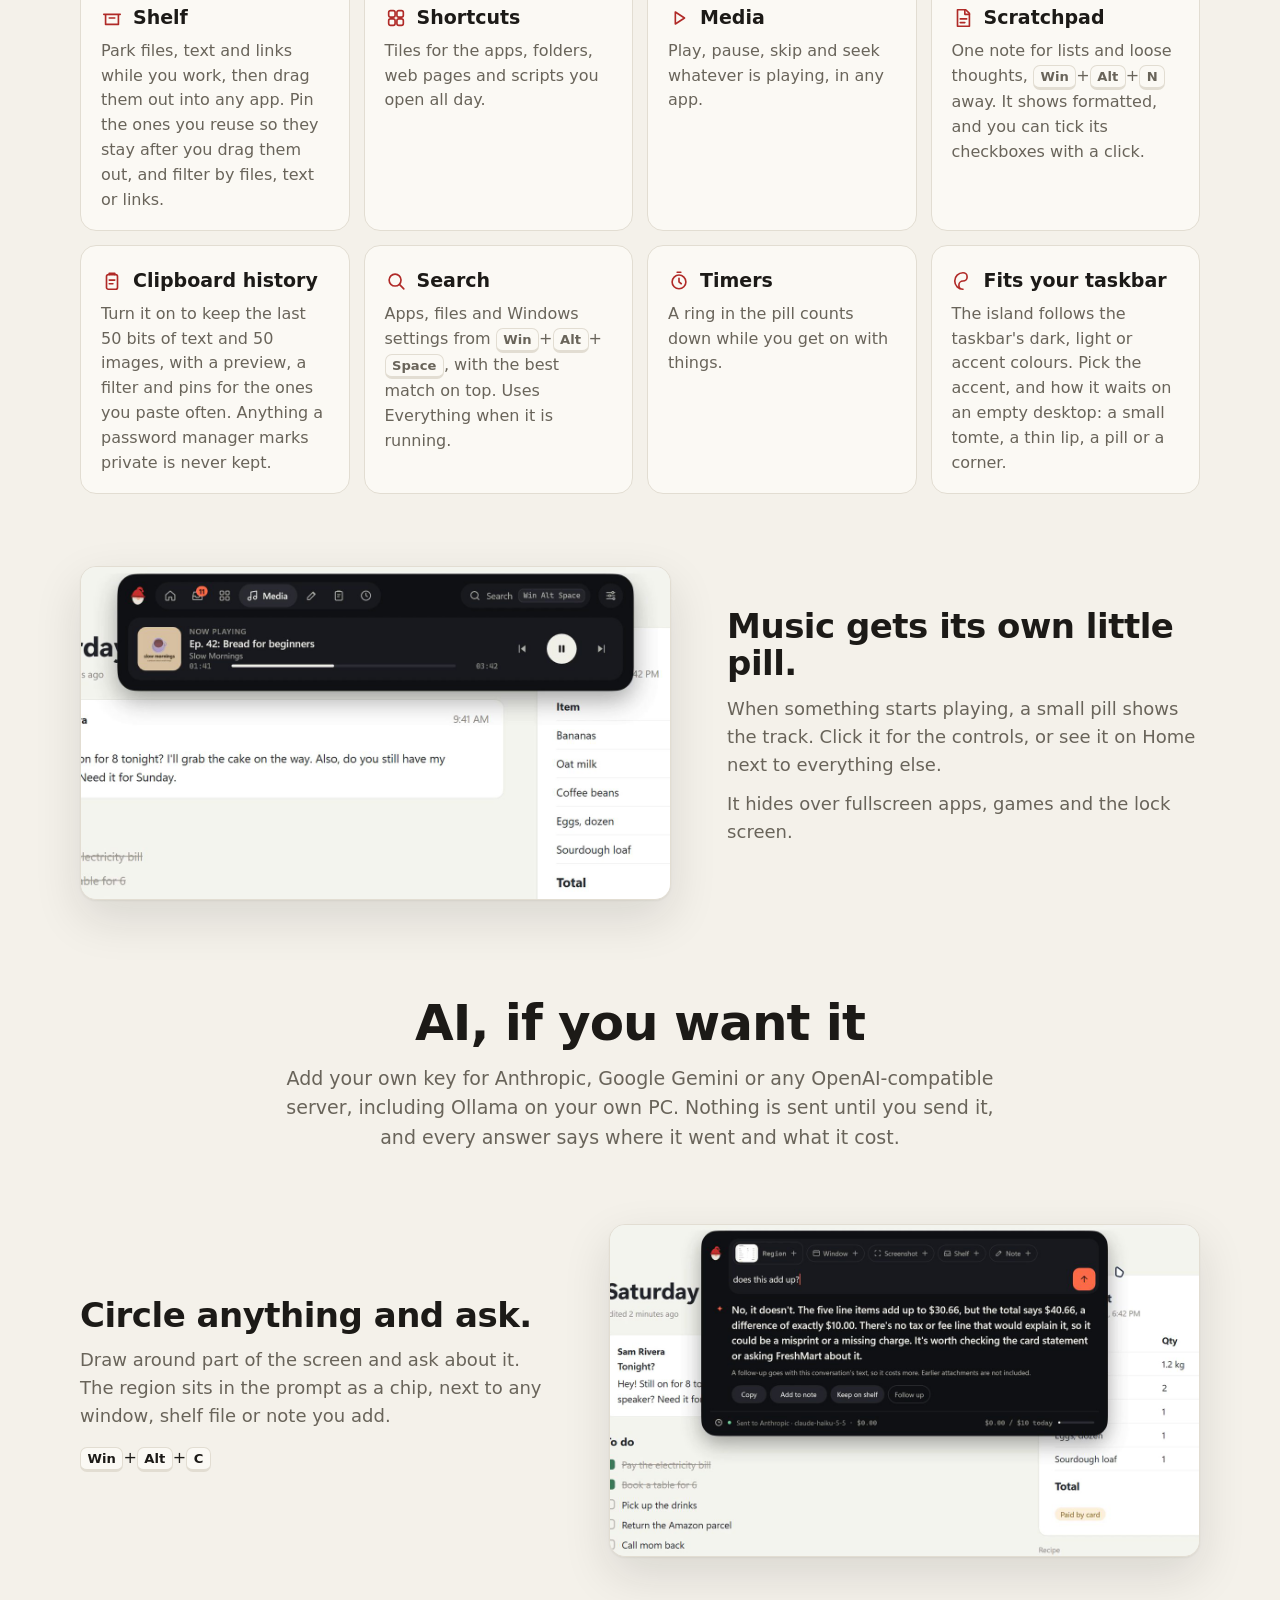
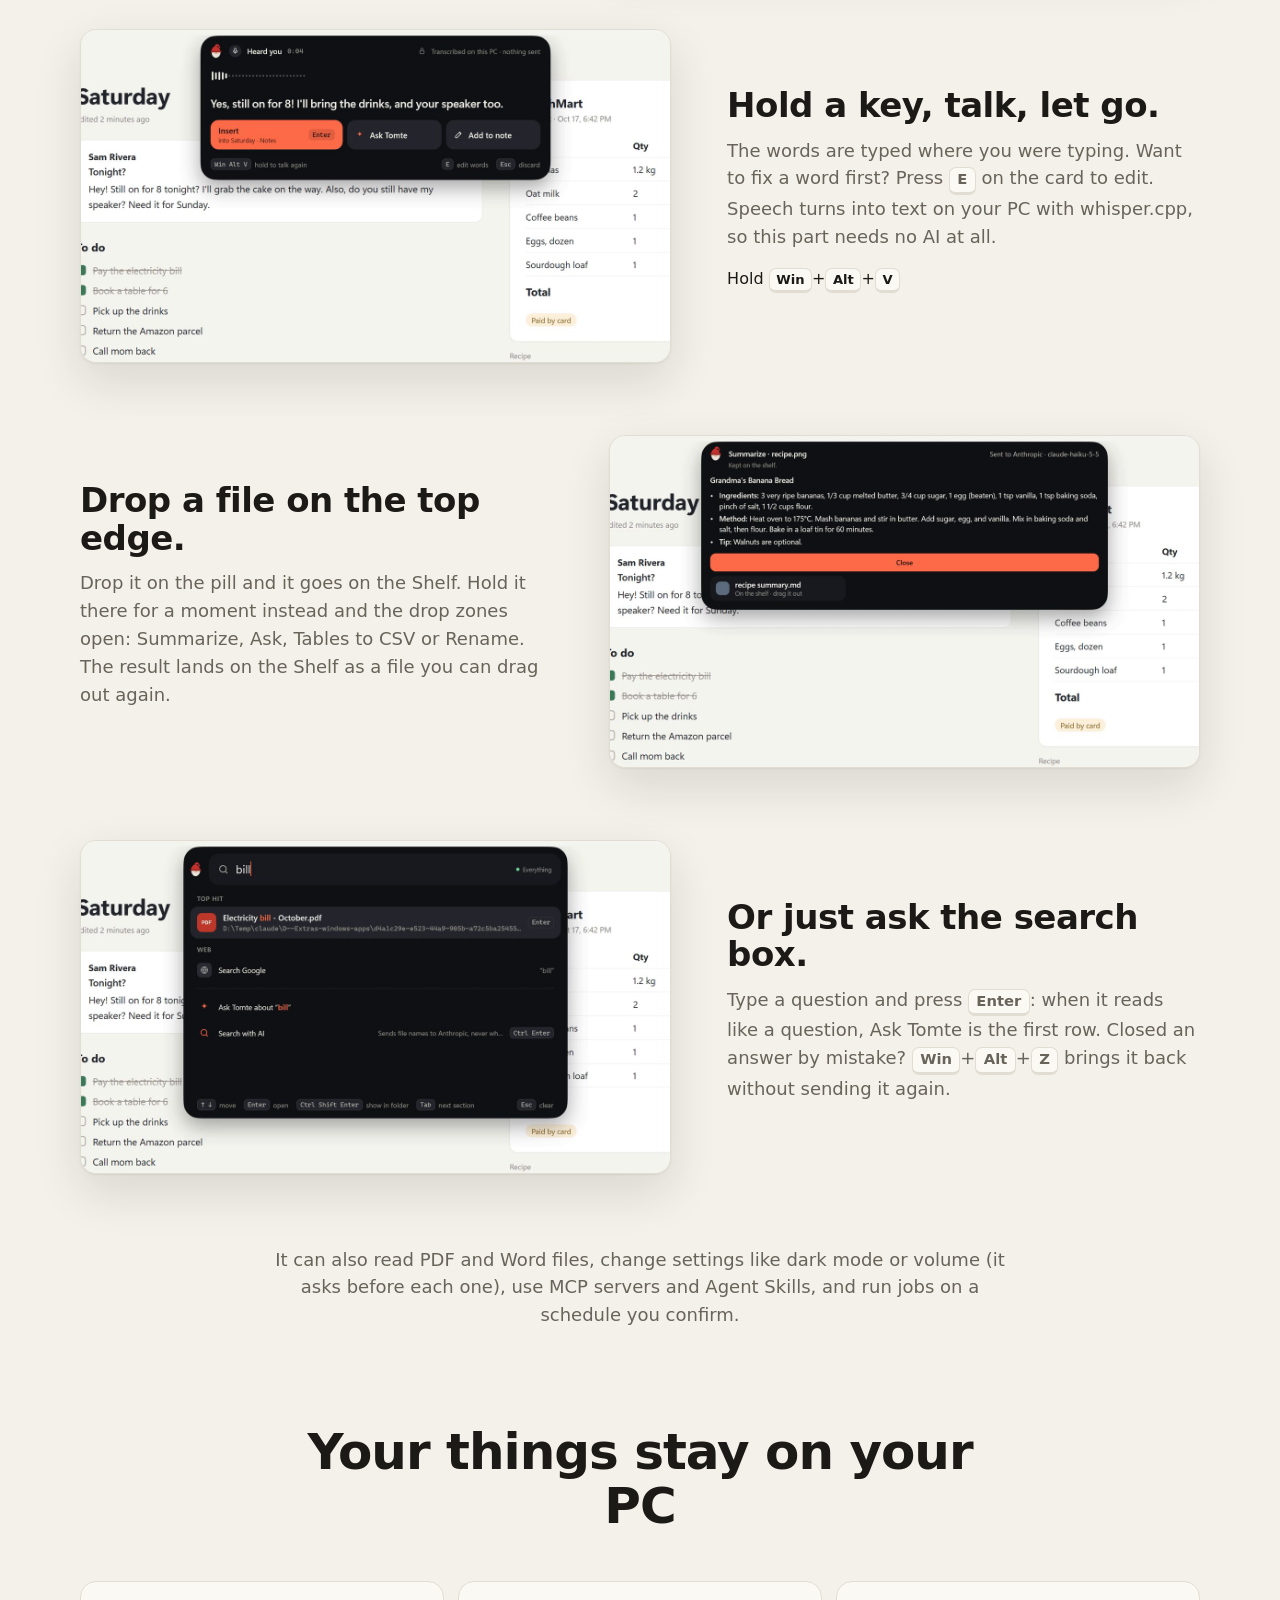
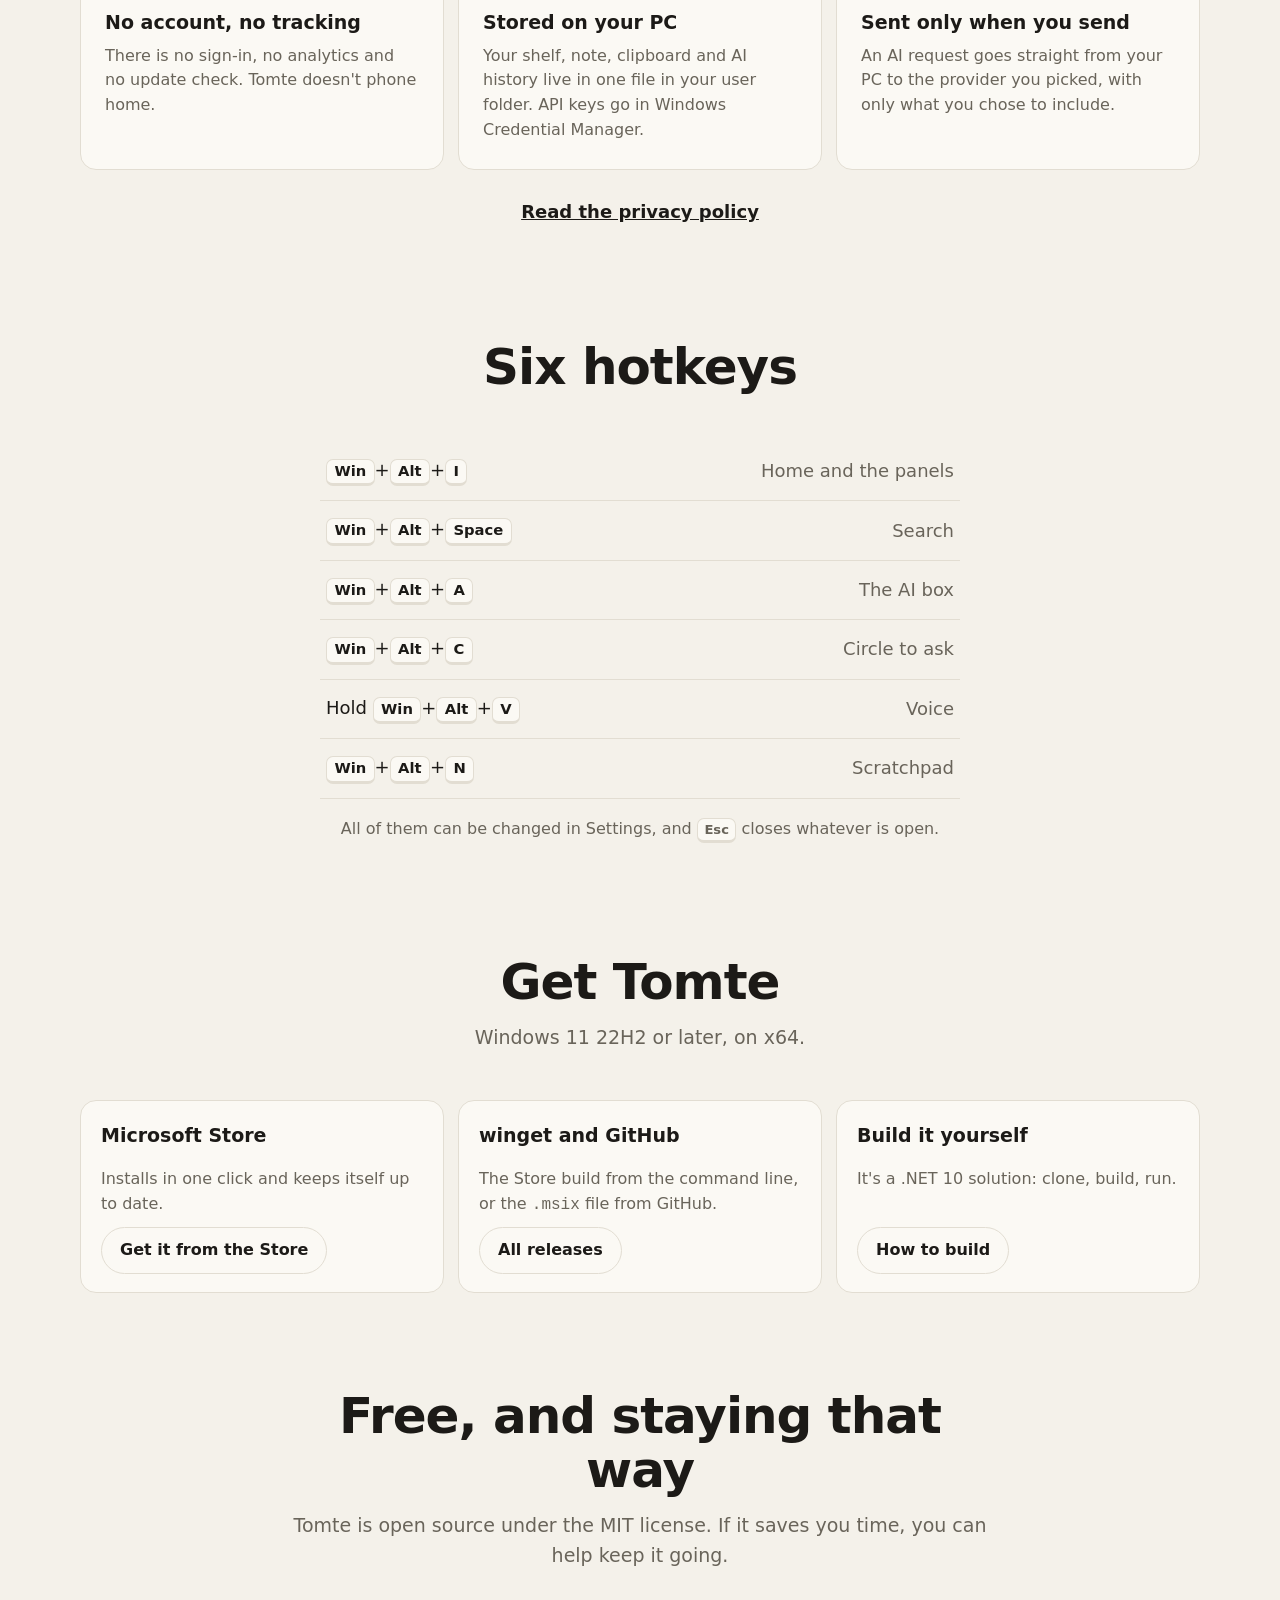
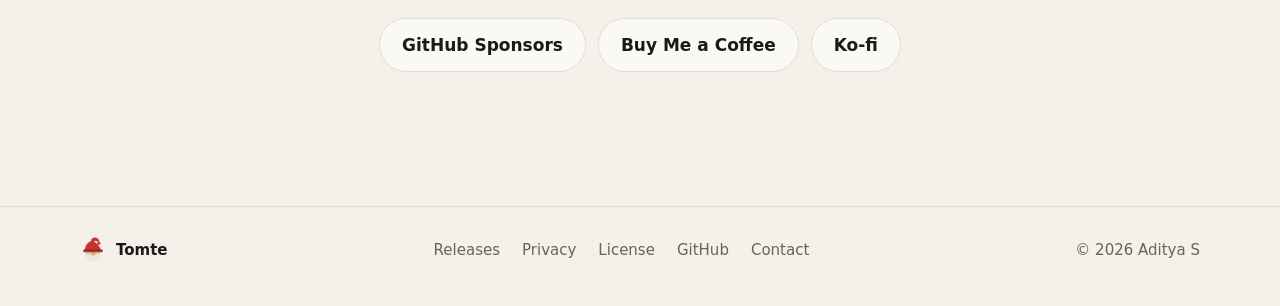
==== commit e8426411: "feat: swap in stills of the redesigned island - hero and og image show the Home panel - media, circl" ====
--- a/public/index.html
+++ b/public/index.html
@@ -41,7 +41,7 @@
     </div>
     <p class="fine">Free and open source · Windows 11 22H2 or later</p>
     <figure class="screen">
-      <img src="assets/hero.jpg" alt="Tomte open at the top of the screen on its Home panel: a few shelf files, the song that is playing, the scratchpad note with a checklist, shortcut tiles and an Ask bar." width="1564" height="880" fetchpriority="high">
+      <img src="assets/hero.jpg" alt="Tomte open at the top of the screen on its Home panel: a few shelf files, the podcast that is playing, the scratchpad note with a checklist, shortcut tiles and an Ask bar." width="1280" height="720" fetchpriority="high">
     </figure>
   </div>
 
@@ -93,7 +93,7 @@
           <p>It hides over fullscreen apps, games and the lock screen.</p>
         </div>
         <figure class="screen">
-          <img src="assets/pill.jpg" alt="The Media panel with the album art, title, a seek bar and play, pause and skip buttons." width="1564" height="880" loading="lazy">
+          <img src="assets/pill.jpg" alt="The Media panel with the album art, title, a seek bar and play, pause and skip buttons." width="1280" height="720" loading="lazy">
         </figure>
       </div>
     </div>
@@ -113,7 +113,7 @@
           <p class="keys"><kbd>Win</kbd>+<kbd>Alt</kbd>+<kbd>C</kbd></p>
         </div>
         <figure class="screen">
-          <img src="assets/circle.jpg" alt="Circle to ask: a region of the screen is attached to the question, and the answer appears under it with the model it went to and what it cost." width="1564" height="880" loading="lazy">
+          <img src="assets/circle.jpg" alt="Circle to ask: a region of the screen is attached to the question, and the answer appears under it with the model it went to and what it cost." width="1280" height="720" loading="lazy">
         </figure>
       </div>
 
@@ -124,7 +124,7 @@
           <p class="keys">Hold <kbd>Win</kbd>+<kbd>Alt</kbd>+<kbd>V</kbd></p>
         </div>
         <figure class="screen">
-          <img src="assets/voice.jpg" alt="The voice card after a recording: the waveform, the words that were heard, and buttons to insert them, ask Tomte or add them to the note." width="1564" height="880" loading="lazy">
+          <img src="assets/voice.jpg" alt="The voice card after a recording: the waveform, the words that were heard, and buttons to insert them, ask Tomte or add them to the note." width="1280" height="720" loading="lazy">
         </figure>
       </div>
 
@@ -134,7 +134,7 @@
           <p>Drop it on the pill and it goes on the Shelf. Hold it there for a moment instead and the drop zones open: Summarize, Ask, Tables to CSV or Rename. The result lands on the Shelf as a file you can drag out again.</p>
         </div>
         <figure class="screen">
-          <img src="assets/drop.jpg" alt="A file dropped on Summarize: the summary shows under the island and is kept on the Shelf as a file." width="1564" height="880" loading="lazy">
+          <img src="assets/drop.jpg" alt="A recipe card dropped on Summarize: the summary shows in the island and is kept on the Shelf as a file." width="1280" height="720" loading="lazy">
         </figure>
       </div>
 
@@ -144,7 +144,7 @@
           <p>Type a question and press <kbd>Enter</kbd>: when it reads like a question, Ask Tomte is the first row. Closed an answer by mistake? <kbd>Win</kbd>+<kbd>Alt</kbd>+<kbd>Z</kbd> brings it back without sending it again.</p>
         </div>
         <figure class="screen">
-          <img src="assets/search.jpg" alt="The search box with a top hit and the matching files and settings under it." width="1564" height="880" loading="lazy">
+          <img src="assets/search.jpg" alt="The search box with a PDF as the top hit, a web search, and rows to ask Tomte or search with AI." width="1280" height="720" loading="lazy">
         </figure>
       </div>
 
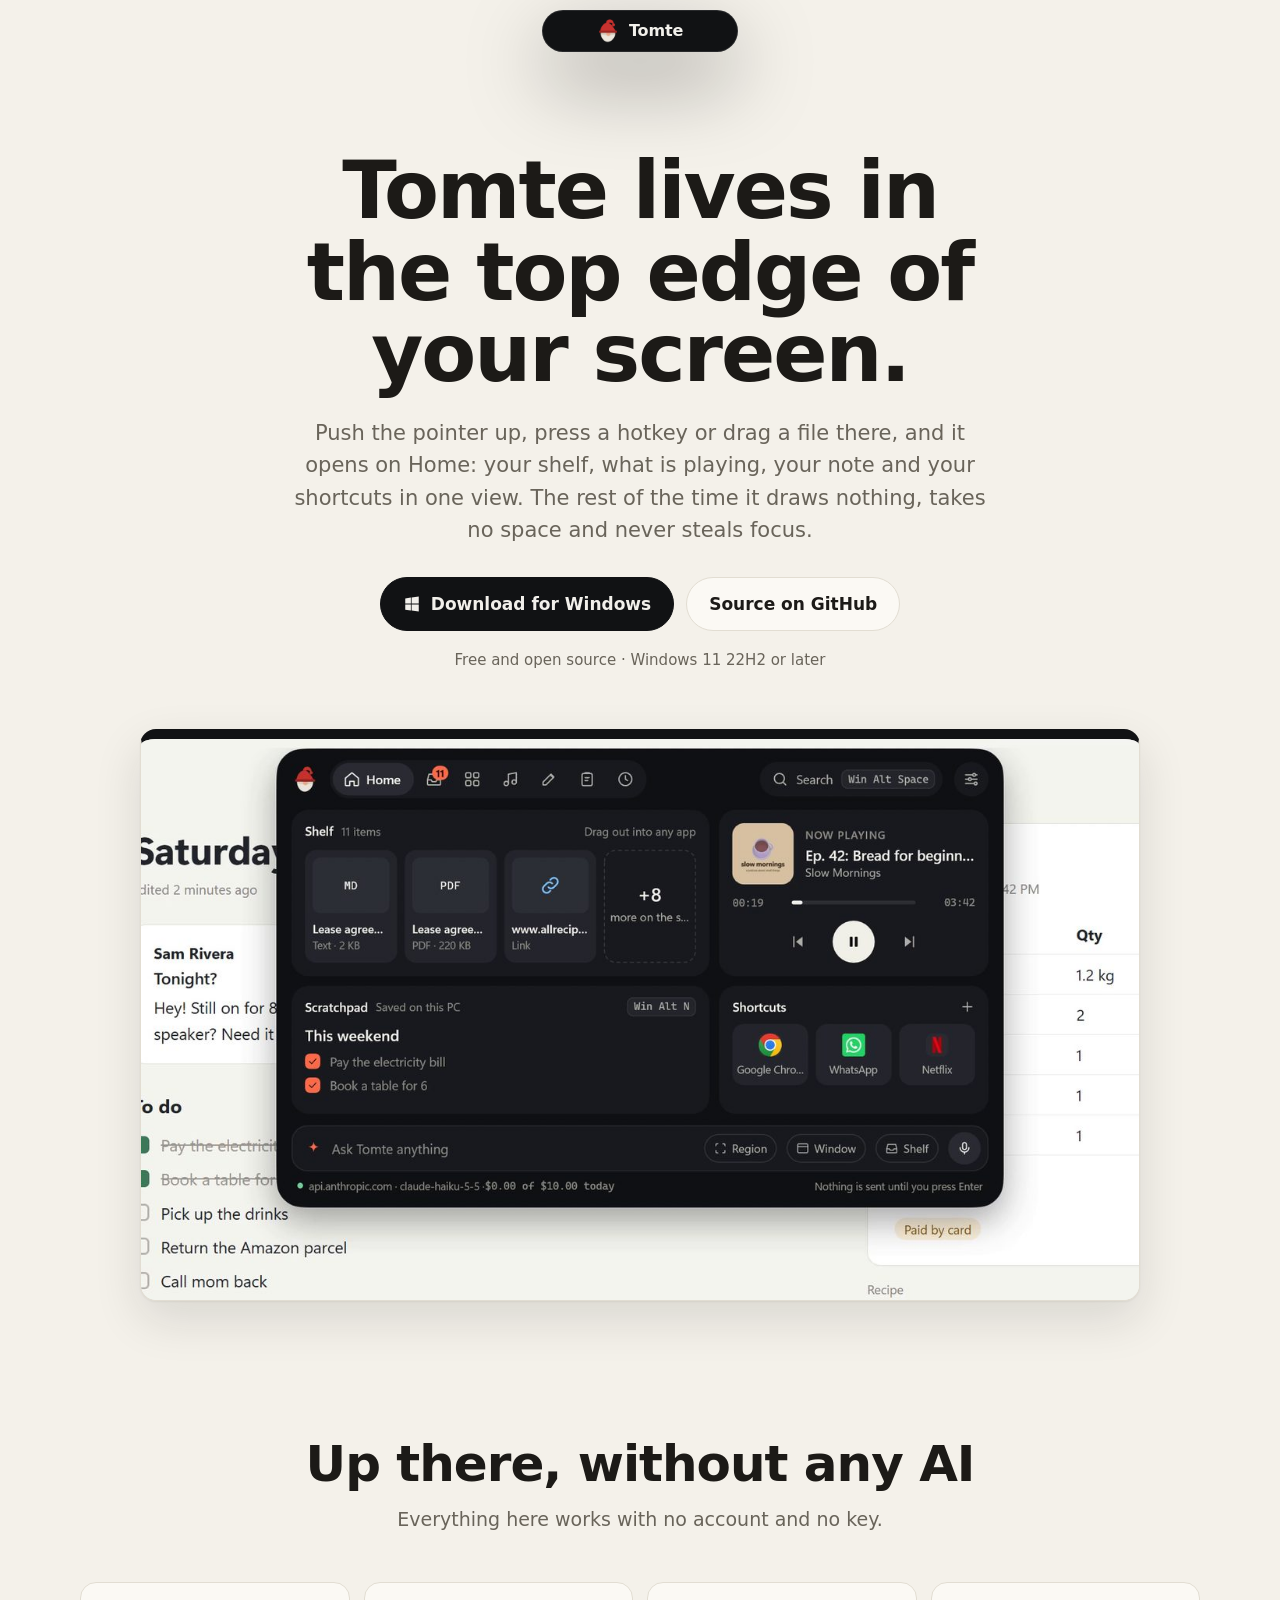
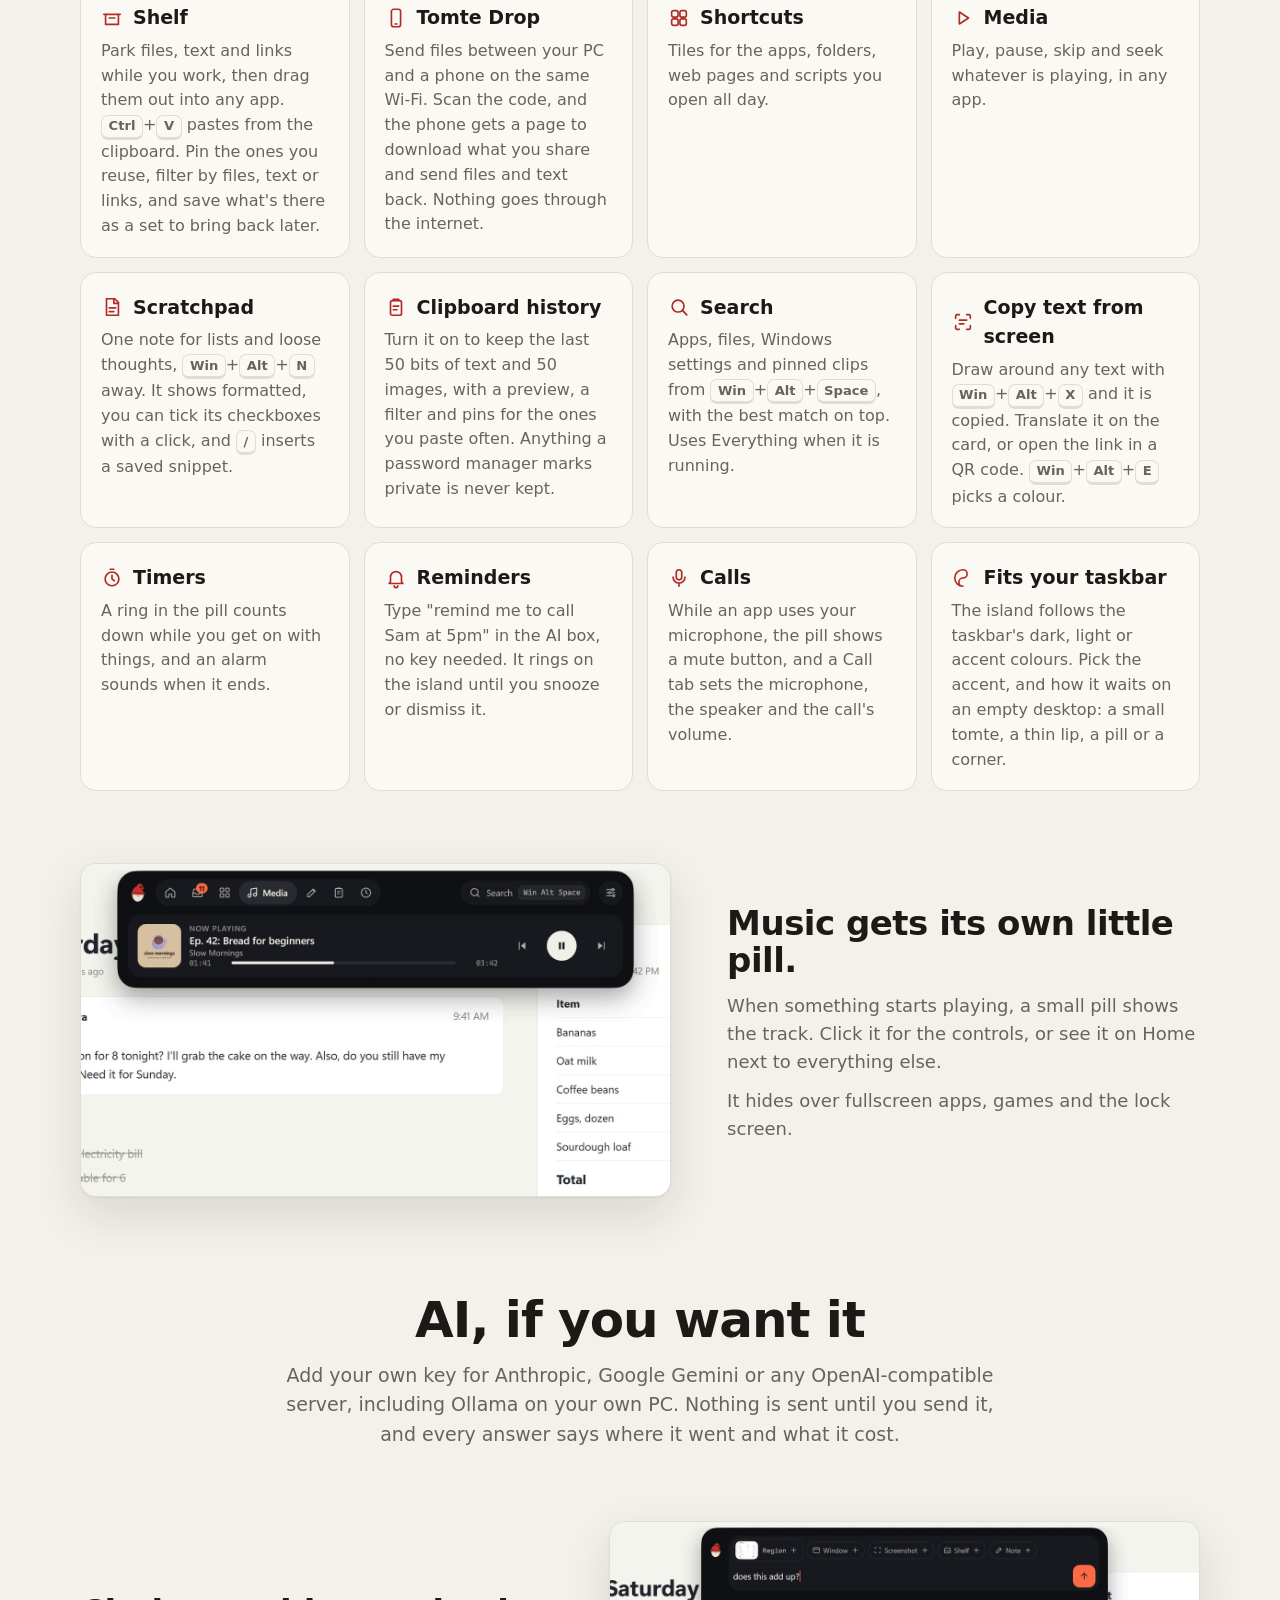
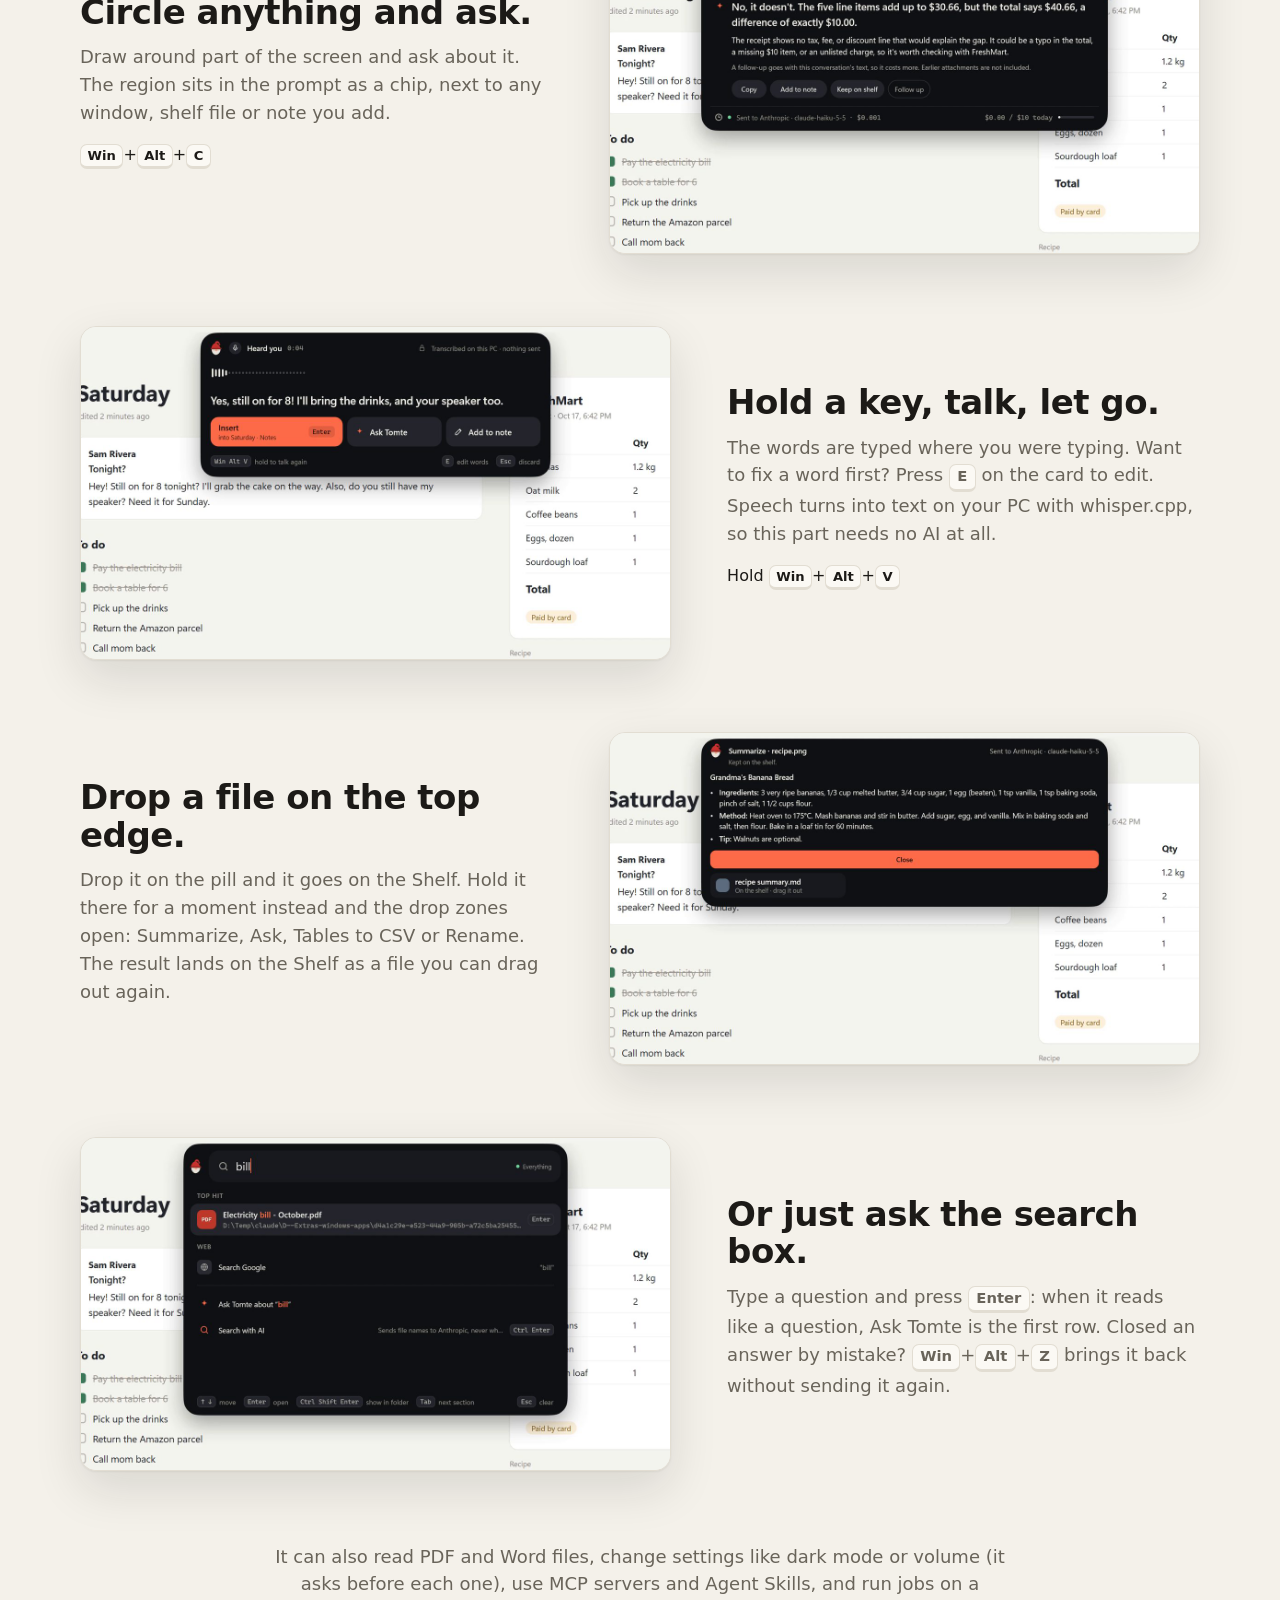
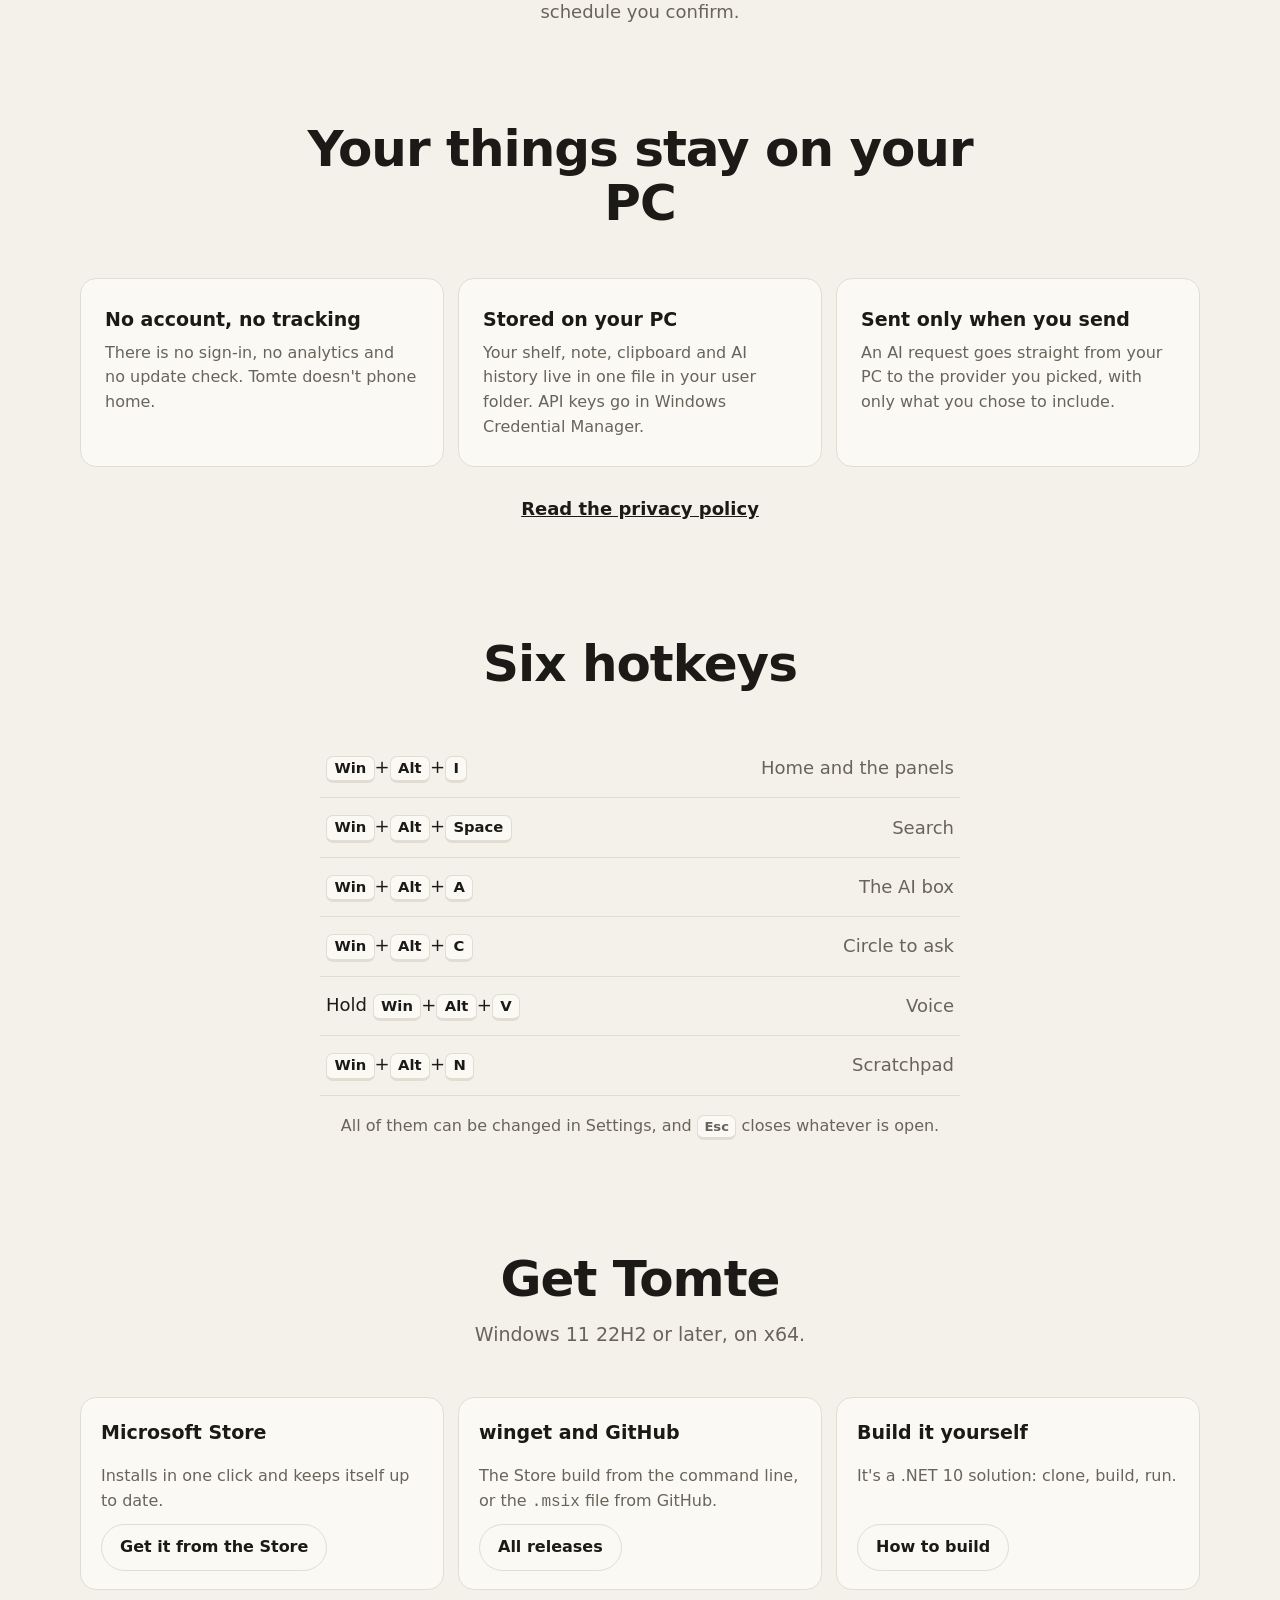
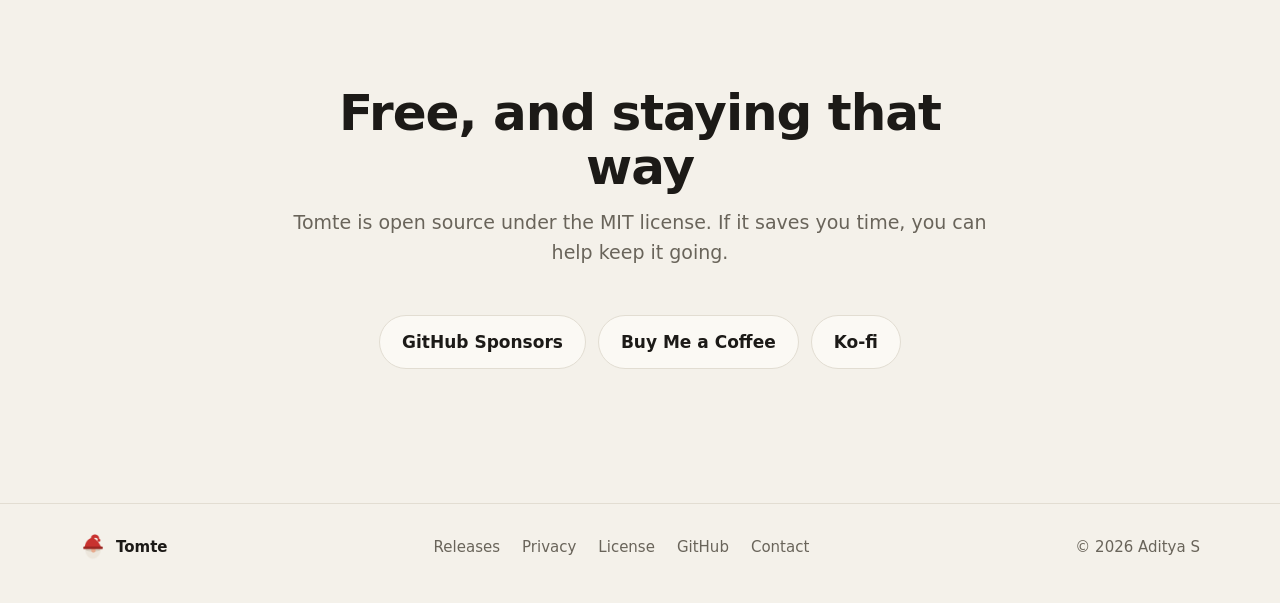
==== commit 96f207f2: "feat: show the 0.3.0 store build and its features - set the store and winget cards to 0.3.0 from Nov" ====
--- a/public/index.html
+++ b/public/index.html
@@ -54,7 +54,11 @@
       <div class="grid">
         <div class="item">
           <h3><svg viewBox="0 0 24 24" fill="none" stroke="currentColor" stroke-width="1.8" stroke-linecap="round" stroke-linejoin="round" aria-hidden="true"><path d="M3 8h18M5 8v11h14V8M9 12h6"/></svg>Shelf</h3>
-          <p>Park files, text and links while you work, then drag them out into any app. Pin the ones you reuse so they stay after you drag them out, and filter by files, text or links.</p>
+          <p>Park files, text and links while you work, then drag them out into any app. <kbd>Ctrl</kbd>+<kbd>V</kbd> pastes from the clipboard. Pin the ones you reuse, filter by files, text or links, and save what's there as a set to bring back later.</p>
+        </div>
+        <div class="item">
+          <h3><svg viewBox="0 0 24 24" fill="none" stroke="currentColor" stroke-width="1.8" stroke-linecap="round" stroke-linejoin="round" aria-hidden="true"><rect x="7" y="2.5" width="10" height="19" rx="2.5"/><path d="M11 18.5h2"/></svg>Tomte Drop</h3>
+          <p>Send files between your PC and a phone on the same Wi-Fi. Scan the code, and the phone gets a page to download what you share and send files and text back. Nothing goes through the internet.</p>
         </div>
         <div class="item">
           <h3><svg viewBox="0 0 24 24" fill="none" stroke="currentColor" stroke-width="1.8" stroke-linejoin="round" aria-hidden="true"><rect x="4" y="4" width="7" height="7" rx="2"/><rect x="13" y="4" width="7" height="7" rx="2"/><rect x="4" y="13" width="7" height="7" rx="2"/><rect x="13" y="13" width="7" height="7" rx="2"/></svg>Shortcuts</h3>
@@ -66,7 +70,7 @@
         </div>
         <div class="item">
           <h3><svg viewBox="0 0 24 24" fill="none" stroke="currentColor" stroke-width="1.8" stroke-linecap="round" stroke-linejoin="round" aria-hidden="true"><path d="M6 3h9l4 4v14H6V3Z"/><path d="M14 3v5h5M9 13h7M9 17h5"/></svg>Scratchpad</h3>
-          <p>One note for lists and loose thoughts, <kbd>Win</kbd>+<kbd>Alt</kbd>+<kbd>N</kbd> away. It shows formatted, and you can tick its checkboxes with a click.</p>
+          <p>One note for lists and loose thoughts, <kbd>Win</kbd>+<kbd>Alt</kbd>+<kbd>N</kbd> away. It shows formatted, you can tick its checkboxes with a click, and <kbd>/</kbd> inserts a saved snippet.</p>
         </div>
         <div class="item">
           <h3><svg viewBox="0 0 24 24" fill="none" stroke="currentColor" stroke-width="1.8" stroke-linecap="round" stroke-linejoin="round" aria-hidden="true"><rect x="6" y="5" width="12" height="16" rx="2"/><path d="M9 5V3.5h6V5M9 11h6M9 15h4"/></svg>Clipboard history</h3>
@@ -74,11 +78,23 @@
         </div>
         <div class="item">
           <h3><svg viewBox="0 0 24 24" fill="none" stroke="currentColor" stroke-width="1.8" stroke-linecap="round" aria-hidden="true"><circle cx="11" cy="11" r="6.5"/><path d="m16 16 4.5 4.5"/></svg>Search</h3>
-          <p>Apps, files and Windows settings from <kbd>Win</kbd>+<kbd>Alt</kbd>+<kbd>Space</kbd>, with the best match on top. Uses Everything when it is running.</p>
+          <p>Apps, files, Windows settings and pinned clips from <kbd>Win</kbd>+<kbd>Alt</kbd>+<kbd>Space</kbd>, with the best match on top. Uses Everything when it is running.</p>
+        </div>
+        <div class="item">
+          <h3><svg viewBox="0 0 24 24" fill="none" stroke="currentColor" stroke-width="1.8" stroke-linecap="round" stroke-linejoin="round" aria-hidden="true"><path d="M4 8V5.5A1.5 1.5 0 0 1 5.5 4H8M16 4h2.5A1.5 1.5 0 0 1 20 5.5V8M20 16v2.5a1.5 1.5 0 0 1-1.5 1.5H16M8 20H5.5A1.5 1.5 0 0 1 4 18.5V16M8 10h8M8 14h5"/></svg>Copy text from screen</h3>
+          <p>Draw around any text with <kbd>Win</kbd>+<kbd>Alt</kbd>+<kbd>X</kbd> and it is copied. Translate it on the card, or open the link in a QR code. <kbd>Win</kbd>+<kbd>Alt</kbd>+<kbd>E</kbd> picks a colour.</p>
         </div>
         <div class="item">
           <h3><svg viewBox="0 0 24 24" fill="none" stroke="currentColor" stroke-width="1.8" stroke-linecap="round" aria-hidden="true"><circle cx="12" cy="13" r="7.5"/><path d="M12 9v4l2.5 2M10 2.5h4"/></svg>Timers</h3>
-          <p>A ring in the pill counts down while you get on with things.</p>
+          <p>A ring in the pill counts down while you get on with things, and an alarm sounds when it ends.</p>
+        </div>
+        <div class="item">
+          <h3><svg viewBox="0 0 24 24" fill="none" stroke="currentColor" stroke-width="1.8" stroke-linecap="round" stroke-linejoin="round" aria-hidden="true"><path d="M6 16v-5a6 6 0 0 1 12 0v5l1.5 2h-15L6 16Z"/><path d="M10 20.5a2 2 0 0 0 4 0"/></svg>Reminders</h3>
+          <p>Type "remind me to call Sam at 5pm" in the AI box, no key needed. It rings on the island until you snooze or dismiss it.</p>
+        </div>
+        <div class="item">
+          <h3><svg viewBox="0 0 24 24" fill="none" stroke="currentColor" stroke-width="1.8" stroke-linecap="round" stroke-linejoin="round" aria-hidden="true"><rect x="9" y="3" width="6" height="11" rx="3"/><path d="M5.5 11a6.5 6.5 0 0 0 13 0M12 17.5V21"/></svg>Calls</h3>
+          <p>While an app uses your microphone, the pill shows a mute button, and a Call tab sets the microphone, the speaker and the call's volume.</p>
         </div>
         <div class="item">
           <h3><svg viewBox="0 0 24 24" fill="none" stroke="currentColor" stroke-width="1.8" stroke-linecap="round" stroke-linejoin="round" aria-hidden="true"><path d="M12 3a9 9 0 1 0 0 18 4.5 4.5 0 0 1 0-9 4.5 4.5 0 0 0 0-9Z"/></svg>Fits your taskbar</h3>
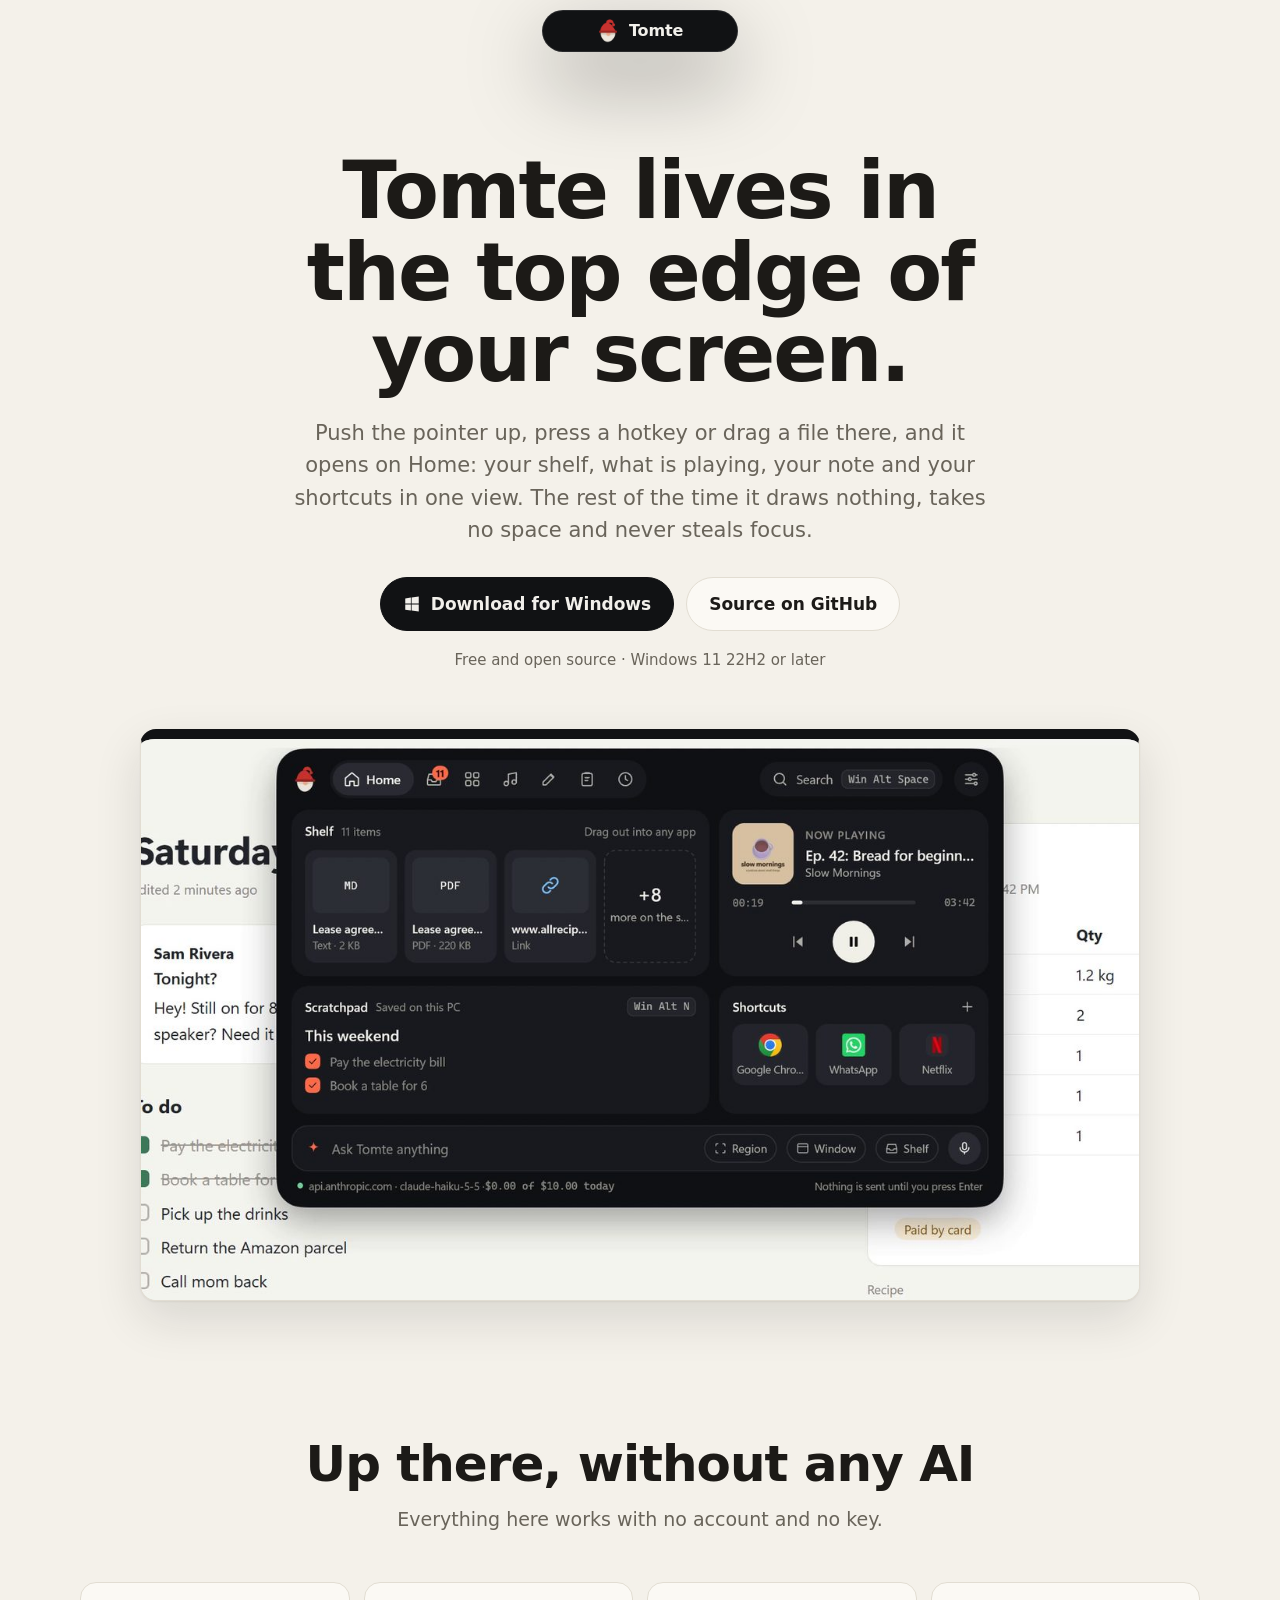
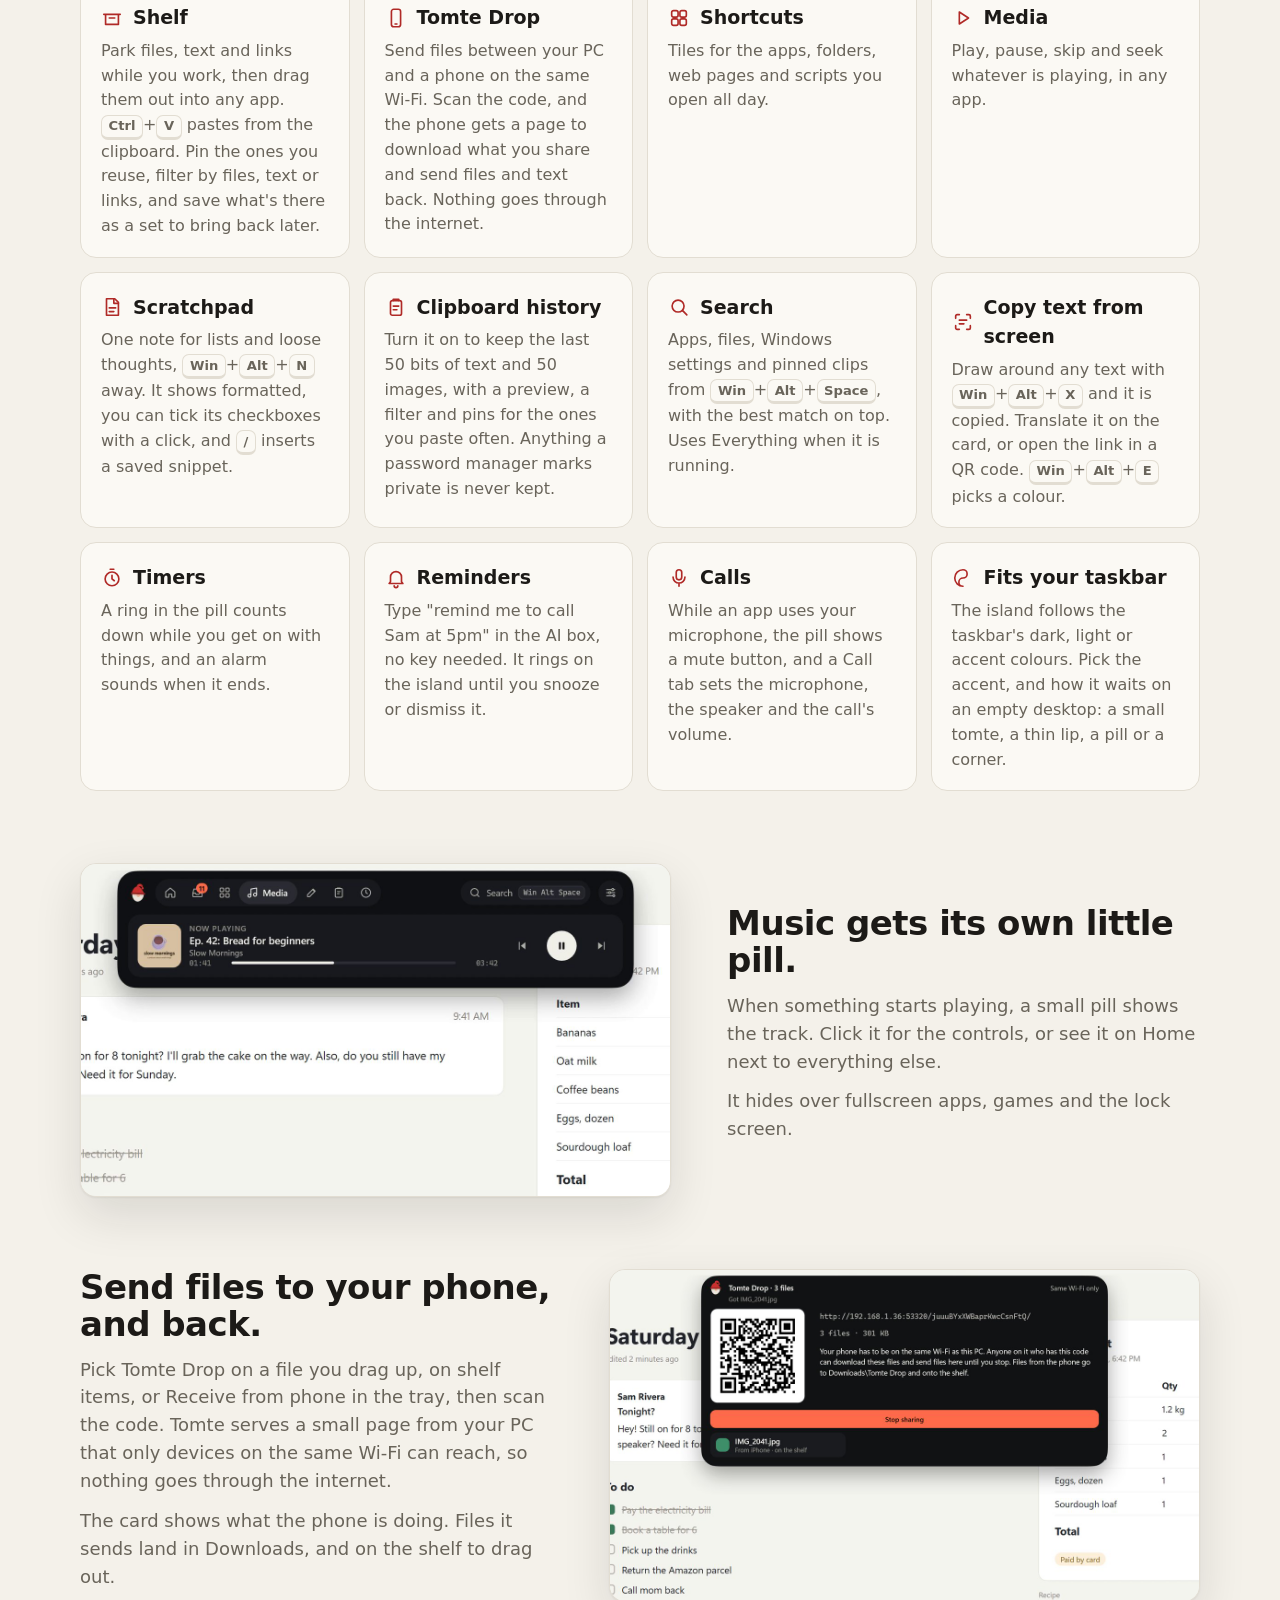
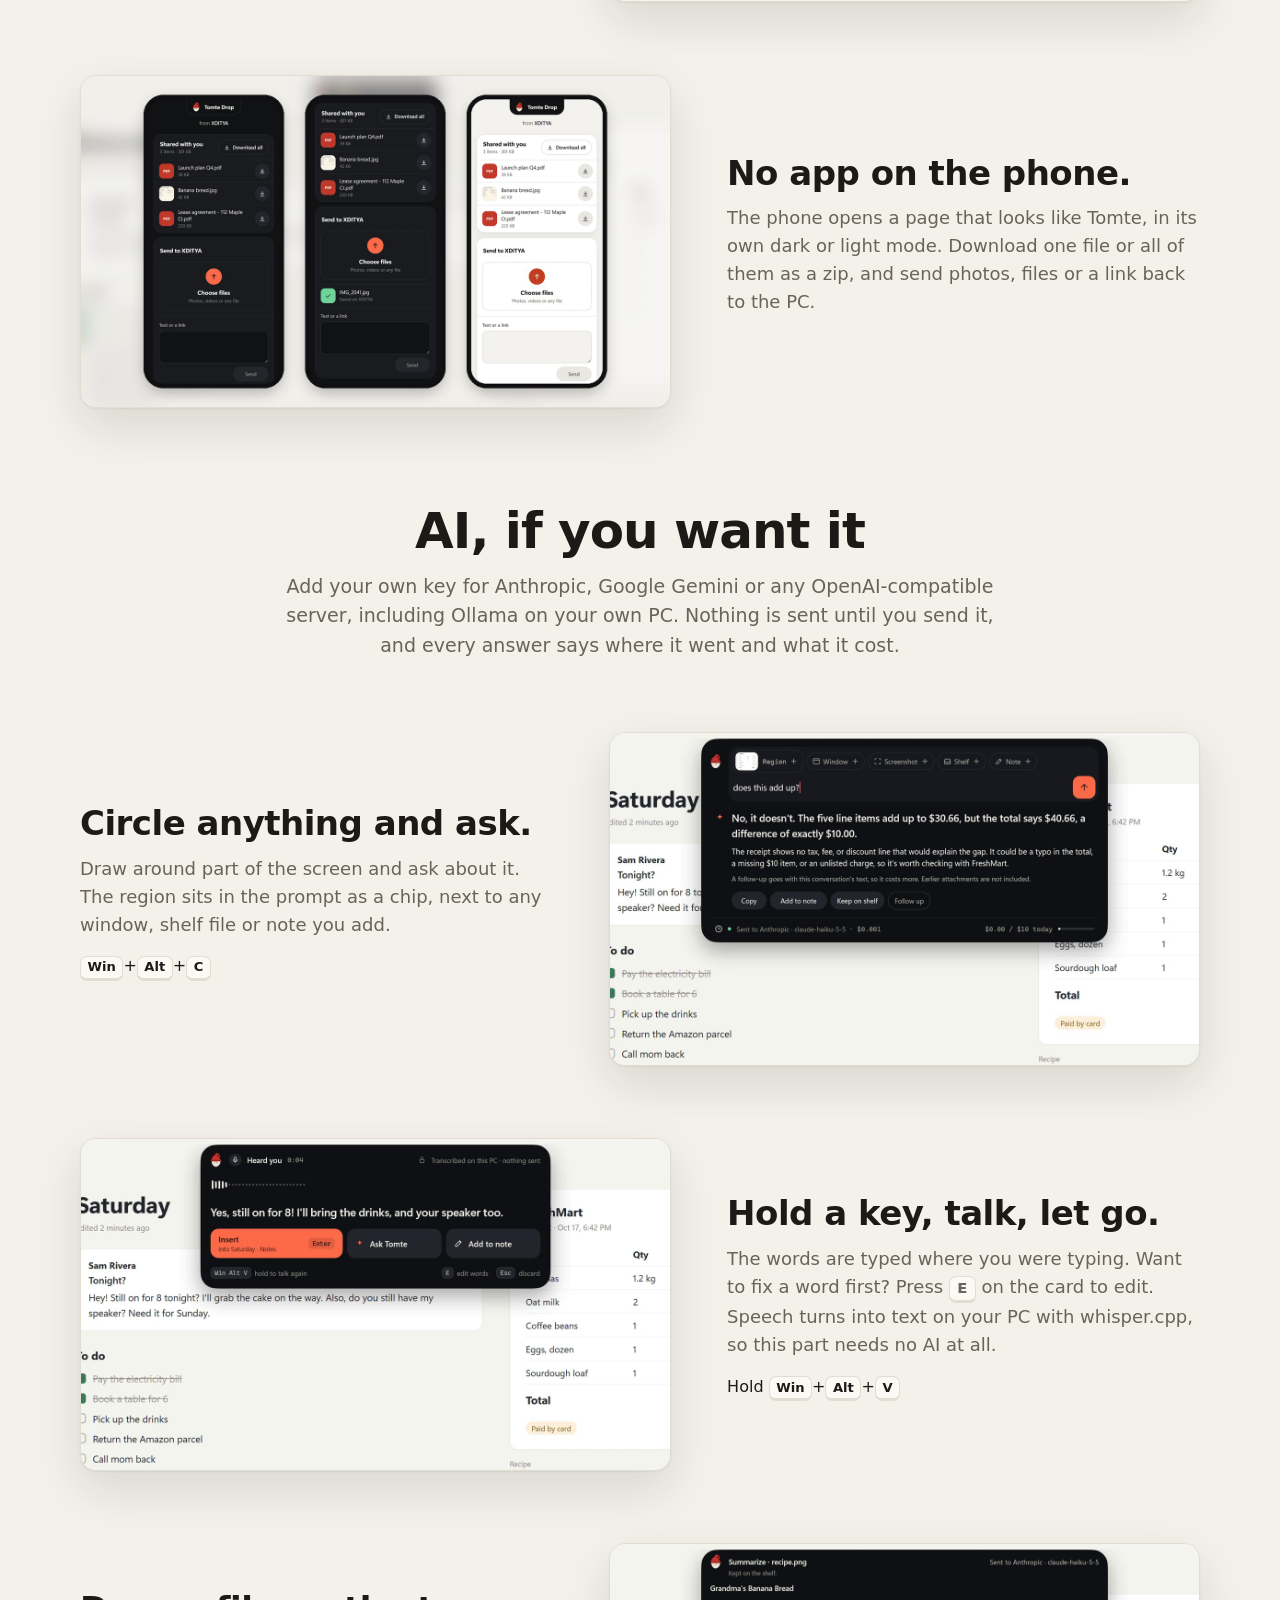
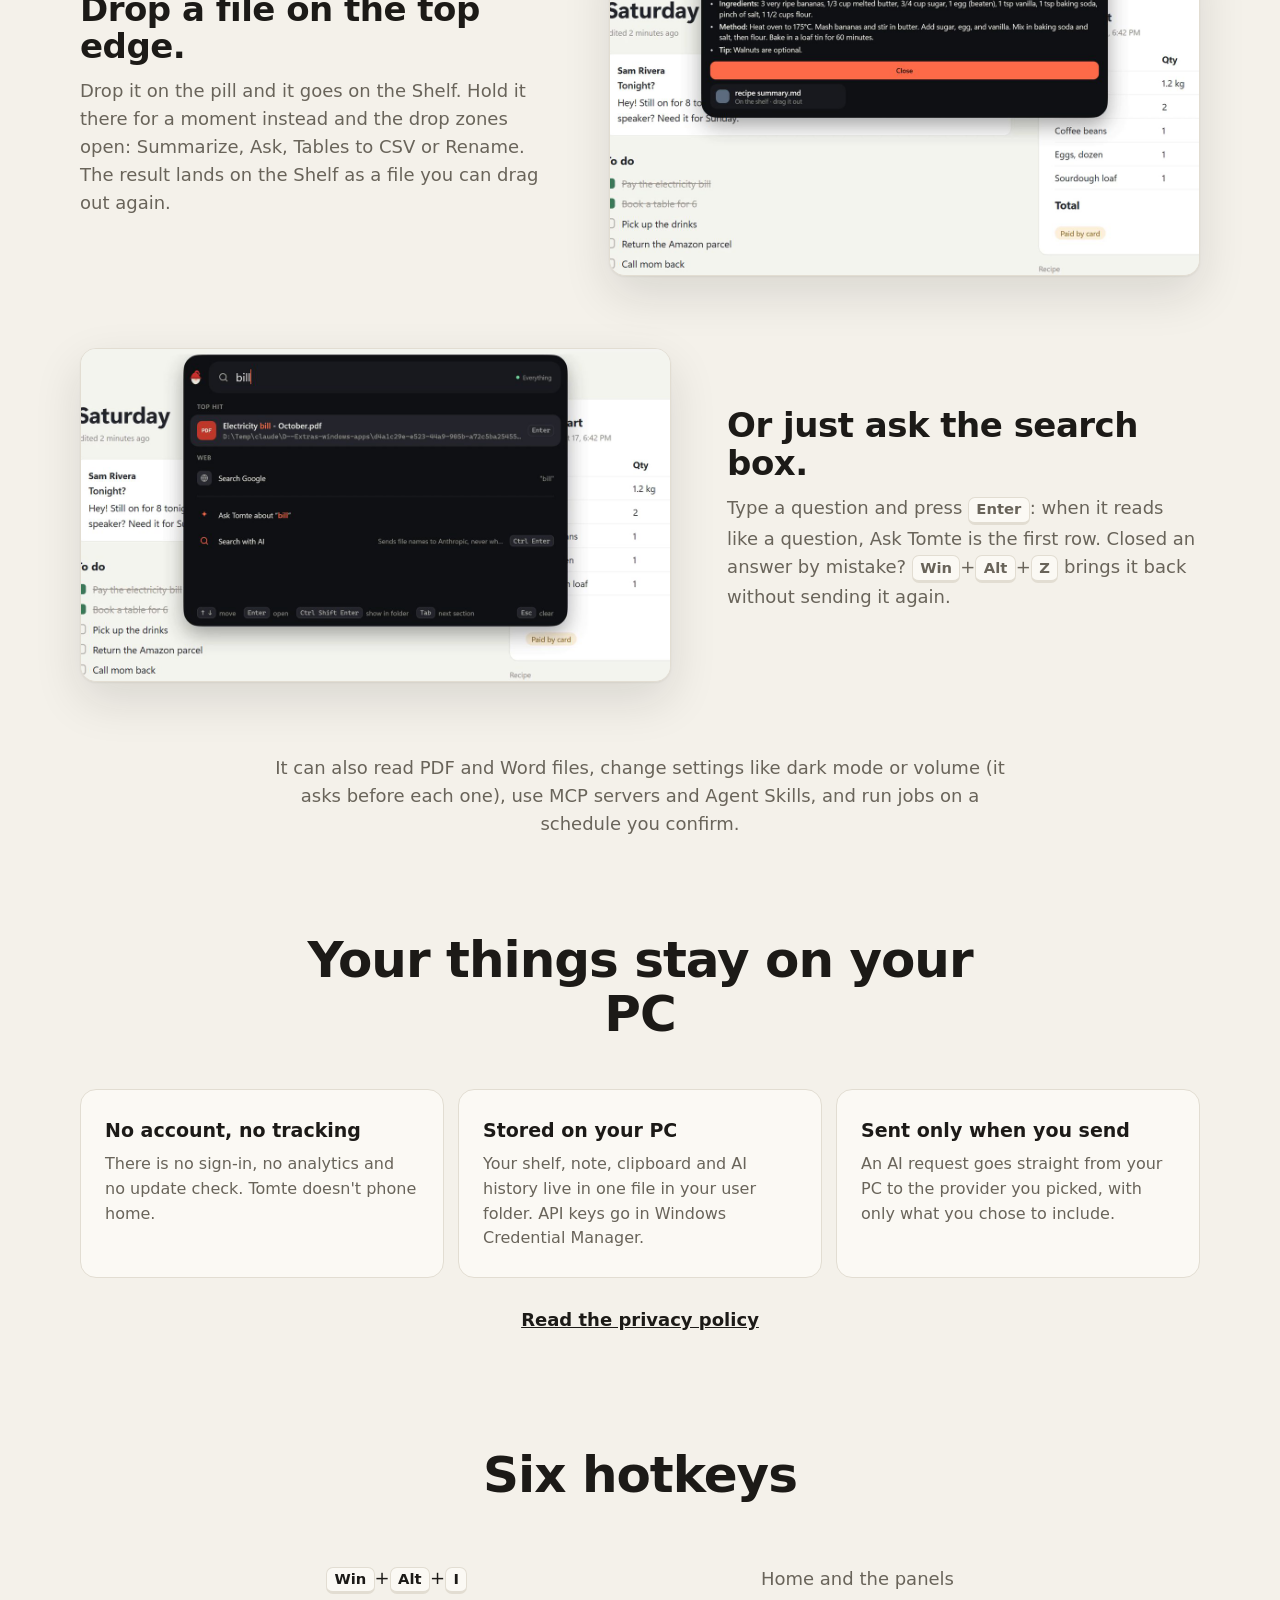
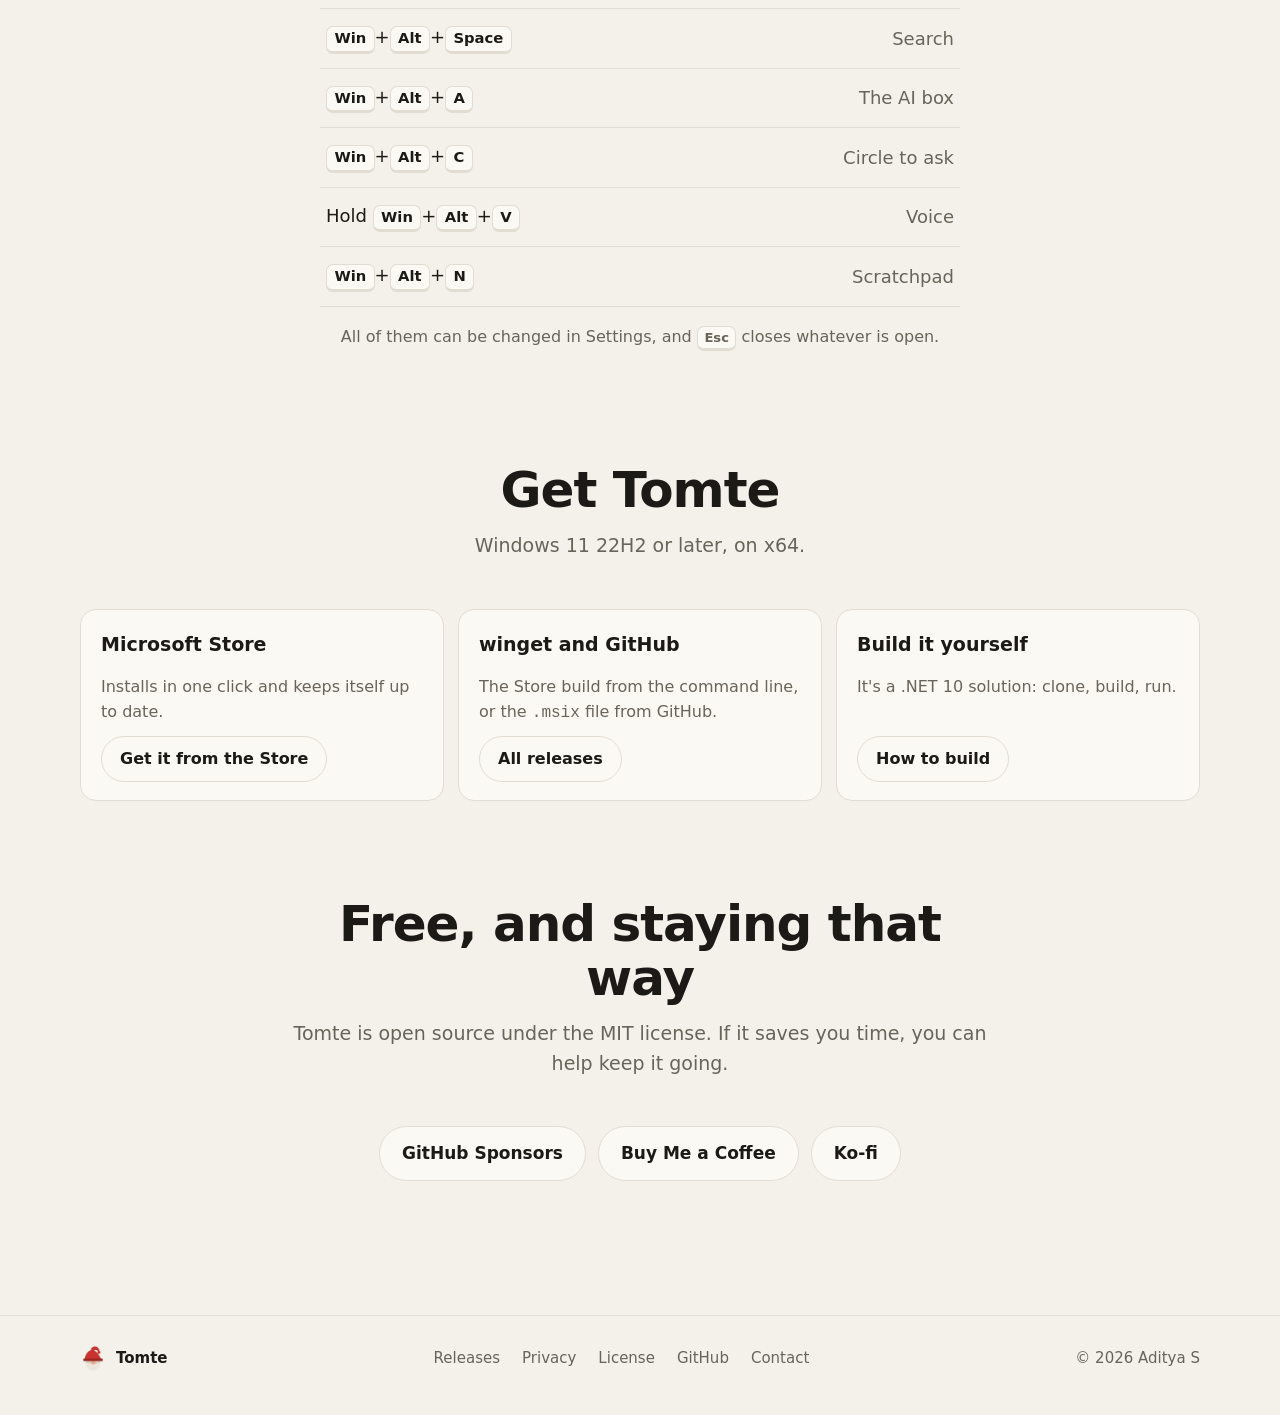
==== commit 80fecf0b: "feat: show tomte drop on the home page - add a row with the sharing card and one with the phone page" ====
--- a/public/index.html
+++ b/public/index.html
@@ -112,6 +112,27 @@
           <img src="assets/pill.jpg" alt="The Media panel with the album art, title, a seek bar and play, pause and skip buttons." width="1280" height="720" loading="lazy">
         </figure>
       </div>
+
+      <div class="row">
+        <div class="row-text">
+          <h3>Send files to your phone, and back.</h3>
+          <p>Pick Tomte Drop on a file you drag up, on shelf items, or Receive from phone in the tray, then scan the code. Tomte serves a small page from your PC that only devices on the same Wi-Fi can reach, so nothing goes through the internet.</p>
+          <p>The card shows what the phone is doing. Files it sends land in Downloads, and on the shelf to drag out.</p>
+        </div>
+        <figure class="screen">
+          <img src="assets/drop-share.jpg" alt="The Tomte Drop card at the top of the screen with a QR code, the share's link, 3 files and 301 KB, and a photo the phone sent, kept on the shelf." width="1280" height="720" loading="lazy">
+        </figure>
+      </div>
+
+      <div class="row flip">
+        <div class="row-text">
+          <h3>No app on the phone.</h3>
+          <p>The phone opens a page that looks like Tomte, in its own dark or light mode. Download one file or all of them as a zip, and send photos, files or a link back to the PC.</p>
+        </div>
+        <figure class="screen">
+          <img src="assets/drop-phone.jpg" alt="The Tomte Drop page on a phone in dark and light: three shared files to download, and a photo sent back to the PC." width="1280" height="720" loading="lazy">
+        </figure>
+      </div>
     </div>
   </section>
 
